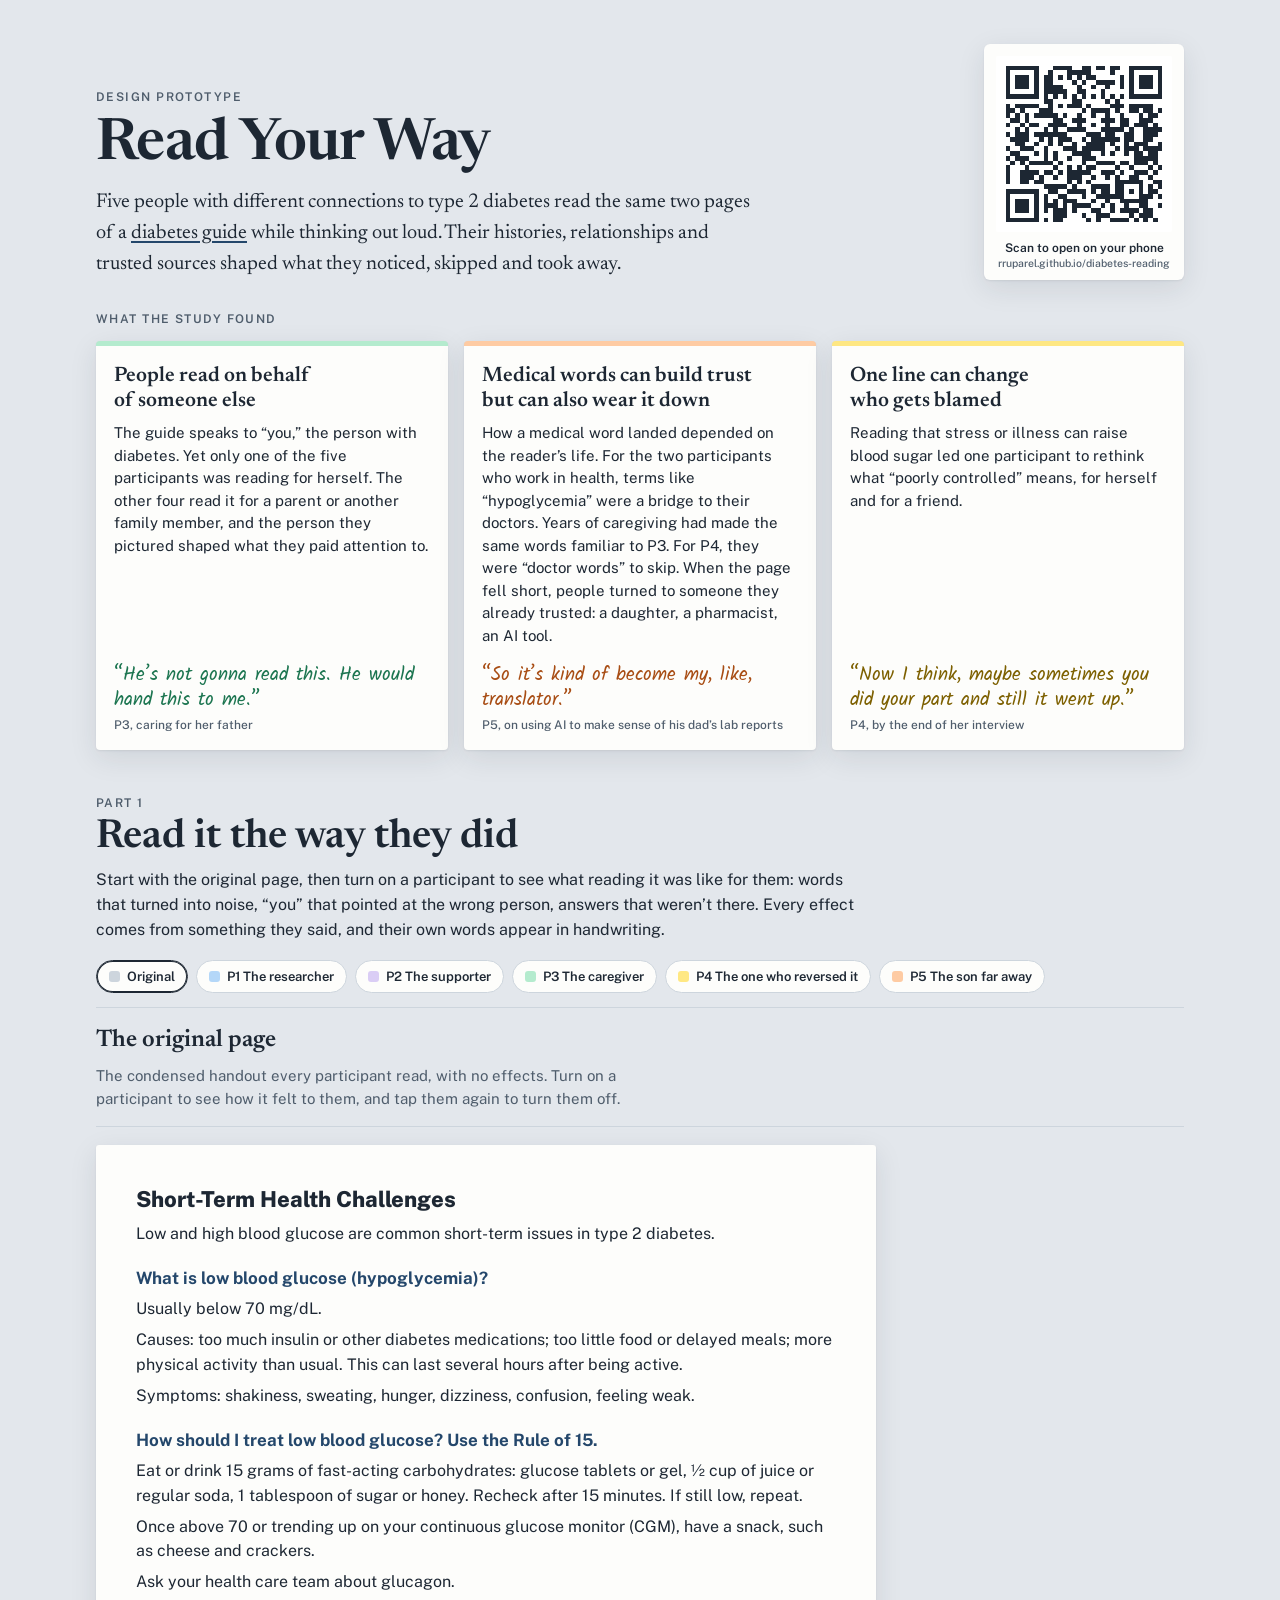
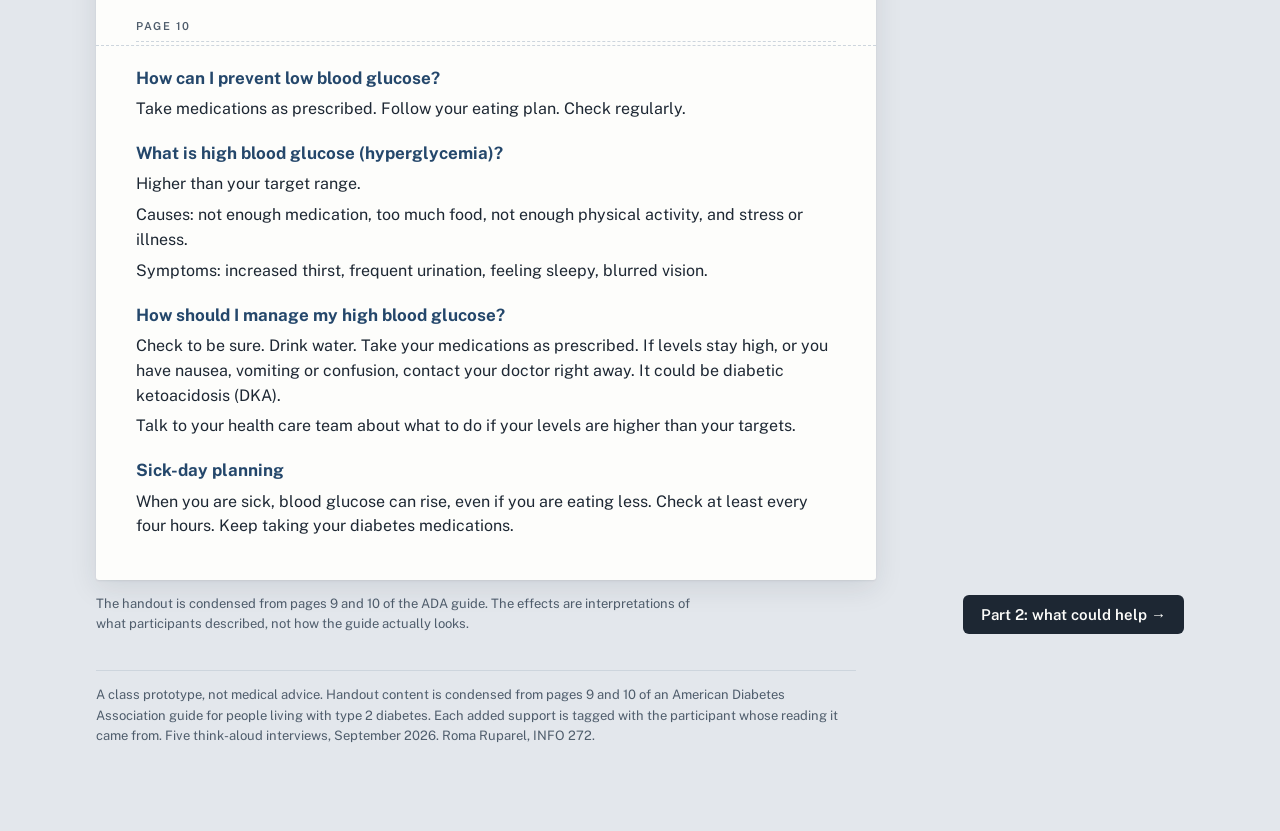
==== diabetes-reading/index.html @ bc6a2058 "Second takeaway: tie medical word perception to lived experience Co-Authored-By: Claude Opus 5.5 <no" ====
<!doctype html>
<html lang="en">
<head>
<meta charset="utf-8">
<meta name="viewport" content="width=device-width, initial-scale=1, viewport-fit=cover">
<meta name="robots" content="noindex, nofollow">
<style>:root{padding-top:env(safe-area-inset-top,0px);padding-bottom:env(safe-area-inset-bottom,0px)}body{margin:0;font:14px/1.4 system-ui,-apple-system,"Segoe UI",sans-serif}img{max-width:100%}[hidden]{display:none!important}</style>
<title>Read Your Way</title>
<meta name="claude:viewport-fit-sides" content="cover">
<link rel="preconnect" href="https://fonts.googleapis.com">
<link rel="preconnect" href="https://fonts.gstatic.com" crossorigin>
<link rel="stylesheet" href="https://fonts.googleapis.com/css2?family=Newsreader:ital,opsz,wght@0,6..72,400;0,6..72,600;1,6..72,400&family=Public+Sans:wght@400;500;600;700;800&family=Kalam:wght@400;700&display=swap">
<style>
/* Layout: a reading app. A short matching quiz up top, then a supports rail beside one tuned handout sheet. Shares its look with Read Five Ways. */
:root {
  --desk: #e3e7ec; --paper: #fdfdfb; --ink: #1d2733; --ink-soft: #4f5d6c; --rule: #cdd5dd; --accent: #24476b; --wash: #eef2f6;
  --shadow: 0 1px 2px rgba(29,39,51,.08), 0 8px 28px rgba(29,39,51,.10);
  --warn: #8a3b12; --warn-bg: #fbeee5;
  --mark: rgba(255,222,80,.70);
  --p1-hi: rgba(120,184,245,.55); --p1-ink: #1d5fa8;
  --p2-hi: rgba(190,166,240,.55); --p2-ink: #5b3fa0;
  --p3-hi: rgba(120,220,170,.55); --p3-ink: #1c7550;
  --p4-hi: rgba(255,222,80,.70);  --p4-ink: #7d6000;
  --p5-hi: rgba(255,170,105,.60); --p5-ink: #a84d14;
  --f-display: "Newsreader", Georgia, "Times New Roman", serif;
  --f-ui: "Public Sans", "Helvetica Neue", Arial, sans-serif;
  --f-hand: "Kalam", "Comic Sans MS", "Bradley Hand", cursive;
  --scale: 1;
}
@media (prefers-color-scheme: dark) { :root:not([data-theme="light"]) {
  --desk: #14181d; --paper: #1e242b; --ink: #e4e9ee; --ink-soft: #9aa7b4; --rule: #36404b; --accent: #9cc3ea; --wash: #262d35;
  --shadow: 0 1px 2px rgba(0,0,0,.4), 0 8px 28px rgba(0,0,0,.35);
  --warn: #ffb28a; --warn-bg: #3a2519;
  --mark: rgba(240,205,60,.22);
  --p1-hi: rgba(90,160,235,.38); --p1-ink: #8fc2f7; --p2-hi: rgba(160,130,230,.40); --p2-ink: #c3b0f5;
  --p3-hi: rgba(80,200,145,.36); --p3-ink: #86e0b5; --p4-hi: rgba(240,205,60,.40); --p4-ink: #f2d66a;
  --p5-hi: rgba(245,150,80,.40); --p5-ink: #ffb784; color-scheme: dark; } }
:root[data-theme="dark"] {
  --desk: #14181d; --paper: #1e242b; --ink: #e4e9ee; --ink-soft: #9aa7b4; --rule: #36404b; --accent: #9cc3ea; --wash: #262d35;
  --shadow: 0 1px 2px rgba(0,0,0,.4), 0 8px 28px rgba(0,0,0,.35);
  --warn: #ffb28a; --warn-bg: #3a2519;
  --mark: rgba(240,205,60,.22);
  --p1-hi: rgba(90,160,235,.38); --p1-ink: #8fc2f7; --p2-hi: rgba(160,130,230,.40); --p2-ink: #c3b0f5;
  --p3-hi: rgba(80,200,145,.36); --p3-ink: #86e0b5; --p4-hi: rgba(240,205,60,.40); --p4-ink: #f2d66a;
  --p5-hi: rgba(245,150,80,.40); --p5-ink: #ffb784; color-scheme: dark; }

* { box-sizing: border-box; }
body { background: var(--desk); color: var(--ink); font-family: var(--f-ui); font-size: 16px; line-height: 1.55; }
.wrap { max-width: 1120px; margin: 0 auto; padding-block: 44px 72px; padding-left: max(16px, env(safe-area-inset-left, 0px)); padding-right: max(16px, env(safe-area-inset-right, 0px)); }
button { font-family: inherit; }
:focus-visible { outline: 3px solid var(--accent); outline-offset: 2px; }

.eyebrow { font-size: 12px; letter-spacing: .12em; text-transform: uppercase; color: var(--ink-soft); font-weight: 600; }
h1 { font-family: var(--f-display); font-weight: 600; font-size: clamp(38px, 5.6vw, 58px); line-height: 1.04; margin: 8px 0 12px; letter-spacing: -.01em; text-wrap: balance; }
.lede { font-family: var(--f-display); font-size: clamp(18px, 2.1vw, 20px); max-width: 660px; margin: 0; }

/* Quiz */
.quiz { margin-top: 28px; background: var(--paper); box-shadow: var(--shadow); border-radius: 4px; padding: 26px clamp(18px, 4vw, 36px) 24px; }
.qhead { display: flex; justify-content: space-between; align-items: baseline; gap: 12px; flex-wrap: wrap; }
.qcount { font-size: 13px; color: var(--ink-soft); font-variant-numeric: tabular-nums; }
.progress { display: flex; gap: 6px; margin: 10px 0 18px; }
.progress i { flex: 1; height: 4px; border-radius: 2px; background: var(--rule); }
.progress i.done { background: var(--ink); }
.q h2 { font-family: var(--f-display); font-weight: 600; font-size: clamp(22px, 2.8vw, 28px); margin: 0 0 14px; line-height: 1.2; text-wrap: balance; }
.opts { display: grid; grid-template-columns: repeat(auto-fit, minmax(220px, 1fr)); gap: 10px; }
.opt { text-align: left; border: 1.5px solid var(--rule); background: var(--paper); color: var(--ink); border-radius: 6px; padding: 12px 14px; cursor: pointer; font-size: 15px; font-weight: 500; line-height: 1.35; transition: border-color .15s, background .15s; }
.opt:hover { border-color: var(--ink-soft); }
.opt[aria-pressed="true"] { border-color: var(--ink); background: var(--wash); box-shadow: inset 0 0 0 1px var(--ink); }
.qnav { display: flex; justify-content: space-between; gap: 10px; flex-wrap: wrap; margin-top: 18px; align-items: center; }
.btn { font: 600 15px/1 var(--f-ui); background: var(--ink); color: var(--paper); border: 0; padding: 12px 18px; border-radius: 6px; cursor: pointer; }
.btn:disabled { opacity: .35; cursor: default; }
.btn.ghost { background: transparent; color: var(--ink); border: 1.5px solid var(--rule); }
.link { background: none; border: 0; color: var(--ink-soft); font-size: 14px; text-decoration: underline; text-underline-offset: 3px; cursor: pointer; padding: 6px 0; }
.sel { font: 500 15px var(--f-ui); padding: 10px 12px; border-radius: 6px; border: 1.5px solid var(--rule); background: var(--paper); color: var(--ink); }
.pickrow { display: flex; flex-wrap: wrap; gap: 8px; margin-top: 10px; }
.chip { font: 600 13px/1 var(--f-ui); border: 1.5px solid var(--rule); background: var(--paper); color: var(--ink); padding: 9px 12px; border-radius: 999px; cursor: pointer; display: inline-flex; gap: 7px; align-items: center; }
.chip .dot { width: 11px; height: 11px; border-radius: 3px; }

/* Match result */
.match { display: grid; grid-template-columns: minmax(0, 1.3fr) minmax(0, 1fr); gap: 18px 32px; align-items: start; }
.match .you { font-size: 13px; color: var(--ink-soft); font-weight: 600; letter-spacing: .06em; text-transform: uppercase; }
.match h2 { font-family: var(--f-display); font-size: clamp(26px, 3.4vw, 34px); font-weight: 600; margin: 4px 0 6px; line-height: 1.12; }
.match .why { color: var(--ink-soft); margin: 0 0 12px; font-size: 15px; }
.match .hand { font-family: var(--f-hand); font-size: 21px; line-height: 1.3; color: var(--r-ink); margin: 0; }
.match .hand small { display: block; font: 500 12px var(--f-ui); color: var(--ink-soft); margin-top: 4px; }
.others { margin-top: 6px; font-size: 13px; color: var(--ink-soft); }

/* Reader layout */
.reader { margin-top: 28px; display: grid; grid-template-columns: 260px minmax(0, 1fr); gap: 28px; align-items: start; }
.rail { position: sticky; top: calc(env(safe-area-inset-top, 0px) + 16px); display: flex; flex-direction: column; gap: 10px; }
.rail h3 { margin: 0; font-size: 12px; letter-spacing: .12em; text-transform: uppercase; color: var(--ink-soft); }
.rail p.hint { margin: 0 0 4px; font-size: 13px; color: var(--ink-soft); }
.sup { display: grid; grid-template-columns: auto minmax(0, 1fr); gap: 2px 10px; align-items: start; text-align: left; border: 1.5px solid var(--rule); background: var(--paper); border-radius: 6px; padding: 9px 11px; cursor: pointer; color: var(--ink); }
.sup .sw { grid-row: span 2; width: 30px; height: 18px; border-radius: 999px; background: var(--rule); position: relative; margin-top: 2px; transition: background .15s; }
.sup .sw::after { content: ""; position: absolute; top: 2px; left: 2px; width: 14px; height: 14px; border-radius: 50%; background: var(--paper); transition: transform .15s; }
.sup[aria-pressed="true"] .sw { background: var(--ink); }
.sup[aria-pressed="true"] .sw::after { transform: translateX(12px); }
.sup b { font-size: 14px; font-weight: 600; }
.sup span.from { font-size: 12px; color: var(--ink-soft); }
.railfoot { font-size: 12px; color: var(--ink-soft); }

.sheet { background: var(--paper); box-shadow: var(--shadow); border-radius: 3px; padding: 40px clamp(18px, 5vw, 56px) 44px; font-size: calc(16px * var(--scale)); min-width: 0; }
.sheet h2 { font-weight: 800; font-size: 1.4em; margin: 0 0 4px; letter-spacing: -.01em; }
.sheet h3 { font-weight: 700; font-size: 1.08em; color: var(--accent); margin: 1.6em 0 .4em; }
.sheet p, .sheet li { margin: .35em 0; }
.sheet ul { padding-left: 1.2em; margin: .3em 0; }
.sheet .sub { color: var(--ink-soft); margin: 0 0 .6em; }
.orig { display: grid; grid-template-columns: minmax(0, 1fr) auto; gap: 10px 20px; align-items: center; background: var(--wash); border: 1.5px solid var(--rule); border-radius: 6px; padding: 16px 18px; margin: 0 0 22px; font-size: 15px; }
.orig p { margin: 4px 0 0; }
.orig .eyebrow { display: block; }
.orig .btn { text-decoration: none; display: inline-block; white-space: nowrap; }
.orig-note { grid-column: 1 / -1; font-size: 13px; color: var(--ink-soft); margin: 0 !important; }
.adapted { font-size: 12px; color: var(--ink-soft); margin: 0 0 10px !important; letter-spacing: .02em; }
.adapted a { color: var(--accent); }
@media (max-width: 560px) { .orig { grid-template-columns: 1fr; } .orig .btn { text-align: center; } }
.markable { cursor: pointer; border-radius: 4px; margin-left: -6px !important; padding-left: 6px; transition: background .15s, color .15s; }
.markable:hover { background: var(--wash); }
.markable.marked { color: var(--ink-soft); text-decoration: line-through; text-decoration-color: var(--p4-ink); text-decoration-thickness: 1.5px; }
.mkb { all: unset; display: block; width: 100%; box-sizing: border-box; cursor: pointer; font: inherit; color: inherit; text-decoration: inherit; -webkit-tap-highlight-color: transparent; }
.mkb:focus-visible { outline: 3px solid var(--accent); outline-offset: 2px; border-radius: 2px; }
.markable.marked .mkb::after { content: "skipped"; display: inline-block; margin-left: 8px; font: 400 .95em var(--f-hand); color: var(--p4-ink); text-decoration: none; transform: rotate(-2deg); }
li.markable { list-style-position: outside; }
.markbar { position: sticky; bottom: calc(env(safe-area-inset-bottom, 0px) + 12px); margin: 28px -8px -16px; display: flex; flex-wrap: wrap; justify-content: space-between; align-items: center; gap: 10px 16px; background: var(--ink); color: var(--paper); border-radius: 10px; padding: 12px 14px 12px 18px; box-shadow: var(--shadow); font-size: 15px; font-weight: 600; z-index: 5; }
.markbar .btn { background: var(--paper); color: var(--ink); }
.markbar .link { color: var(--paper); opacity: .85; }
.mb-btns { display: flex; gap: 14px; align-items: center; }
@media (max-width: 560px) { .markbar .long { display: none; } .markbar { padding: 8px 8px 8px 14px; margin-inline: -4px; flex-wrap: nowrap; } .markbar .btn { padding: 10px 14px; } #markcount, .markbar .btn { white-space: nowrap; } }
.sheet.marking .w { cursor: pointer; border-radius: 3px; transition: background .12s; }
.sheet.marking .w:hover { background: var(--wash); box-shadow: 0 0 0 2px var(--wash); }
.w.marked { color: var(--ink-soft); text-decoration: line-through; text-decoration-color: var(--p4-ink); text-decoration-thickness: 2px; background: color-mix(in srgb, var(--p4-hi) 35%, transparent); border-radius: 2px; }
.sheet.marking { -webkit-user-select: text; user-select: text; }
.mkline:focus { position: static; width: auto; height: auto; margin: 4px 0 0; clip: auto; white-space: normal; display: inline-block; font: 600 12px var(--f-ui); background: var(--ink); color: var(--paper); border: 0; border-radius: 4px; padding: 4px 8px; }
.fixlist { display: flex; flex-direction: column; gap: 14px; }
.fx-h { font-weight: 800; font-size: 1.3em; margin: 0; }
.fx-sub { margin: 0 0 4px !important; color: var(--ink-soft); }
.fixcard { display: grid; grid-template-columns: minmax(0, 1fr) minmax(0, 1fr); gap: 0; border: 1.5px solid var(--rule); border-radius: 8px; overflow: hidden; }
.fixcard .fc-col { padding: 14px 16px; min-width: 0; }
.fixcard .fc-col + .fc-col { border-left: 1.5px solid var(--rule); background: var(--wash); }
.fixcard.none .fc-col + .fc-col { background: var(--paper); }
.fc-lbl { display: block; font: 700 11px/1.3 var(--f-ui); letter-spacing: .1em; text-transform: uppercase; color: var(--ink-soft); margin-bottom: 6px; }
.fc-orig { margin: 0 !important; }
.fc-orig .w.marked { color: var(--ink-soft); }
.fc-fixed .fx-line { margin: 0 0 6px !important; }
.fc-fixed .add { margin: 8px 0 0; background: var(--paper); }
.fc-fixed .flow { margin: 4px 0 0; }
.fc-none { margin: 0 0 10px !important; color: var(--ink-soft); font-size: .95em; }
.fc-on { font-size: 14px; padding: 9px 14px; }
.fc-fixed .term, .fc-fixed .chg, .fc-fixed mark.hi { background: var(--mark); color: var(--ink); border-radius: 2px; box-shadow: 0 0 0 2px var(--mark); }
.fc-q { font-family: var(--f-hand); font-size: 1.1em; color: var(--p4-ink); margin: 0 !important; }
.fc-q small { display: block; font: 500 12px var(--f-ui); color: var(--ink-soft); margin-top: 2px; }
.fc-from { display: block; margin-top: 6px; font-size: 12px; color: var(--ink-soft); }
@media (max-width: 640px) { .fixcard { grid-template-columns: 1fr; } .fixcard .fc-col + .fc-col { border-left: 0; border-top: 1.5px solid var(--rule); } }
.dsum { flex-basis: 100%; margin: 0 !important; font-size: 14px; color: var(--ink); font-weight: 600; }
.dsum:empty { display: none; }
.delta { margin: .3em 0 .8em; padding: 8px 12px; border: 1.5px dashed var(--accent); border-radius: 6px; font-size: .9em; line-height: 1.45; background: var(--paper); }
.delta.none { border-color: var(--rule); color: var(--ink-soft); }
.delta .dlbl { display: inline-block; min-width: 82px; font: 700 11px/1.4 var(--f-ui); letter-spacing: .08em; text-transform: uppercase; color: var(--ink-soft); }
.markable.static { cursor: default; margin-left: 0 !important; padding-left: 0; }
.markable.static:hover { background: none; }
.markable.static::after { content: "skipped"; display: inline-block; margin-left: 8px; font: 400 .95em var(--f-hand); color: var(--p4-ink); text-decoration: none; transform: rotate(-2deg); }
.mirror { font-family: var(--f-hand); font-size: 19px; line-height: 1.3; color: var(--r-ink); margin: 0 0 12px; }
.cmpbar { display: flex; flex-wrap: wrap; gap: 10px 18px; align-items: center; margin: -8px 0 22px; padding-bottom: 14px; border-bottom: 1px solid var(--rule); }
.seg { display: inline-flex; border: 1.5px solid var(--ink); border-radius: 999px; overflow: hidden; }
.seg button { font: 600 14px/1 var(--f-ui); background: var(--paper); color: var(--ink); border: 0; padding: 9px 16px; cursor: pointer; }
.seg button[aria-pressed="true"] { background: var(--ink); color: var(--paper); }
.hltog { display: inline-flex; gap: 8px; align-items: center; font-size: 14px; font-weight: 600; cursor: pointer; }
.hltog input { width: 18px; height: 18px; accent-color: var(--ink); }
.sheet.hl .add, .sheet.hl .flow, .sheet.hl details.why, .sheet.hl .cap { outline: 2.5px dashed var(--ci, var(--accent)); outline-offset: 4px; border-radius: 4px; }
.sheet.hl .flow { --ci: var(--p5-ink); }
.sheet { position: relative; }
.sheet.annotated { padding-right: 270px; }
.annot { position: absolute; right: 18px; width: 232px; font-size: 13px; line-height: 1.4; background: var(--paper); border: 1.5px solid var(--rule); border-left: 4px solid var(--ah); border-radius: 6px; padding: 8px 10px; display: flex; flex-direction: column; gap: 4px; z-index: 2; }
.annot.inline { position: static; width: auto; margin: 4px 0 10px; }
.annot .a-what { font-weight: 600; color: var(--ink); }
.annot .a-why { color: var(--ink-soft); }
.annot .a-why b { color: var(--ink); font-weight: 700; }
.annot .a-tag { font: 700 11px/1.3 var(--f-ui); letter-spacing: .06em; text-transform: uppercase; color: var(--ai); }
.sheet.hl .term, .sheet.hl .chg, .sheet.hl mark.hi { background: var(--mark); color: var(--ink); border-radius: 2px; box-shadow: 0 0 0 2px var(--mark); }
.sheet.hl h3 .term { color: var(--ink); }
.sr-only { position: absolute; width: 1px; height: 1px; padding: 0; margin: -1px; overflow: hidden; clip: rect(0 0 0 0); white-space: nowrap; border: 0; }
.skip { position: absolute; left: 16px; top: -60px; z-index: 10; background: var(--ink); color: var(--paper); padding: 10px 14px; border-radius: 6px; font-weight: 600; text-decoration: none; }
.skip:focus { top: calc(env(safe-area-inset-top, 0px) + 12px); }
:focus-visible { outline: 3px solid var(--accent); outline-offset: 2px; }
.pg { font-size: 11px; letter-spacing: .14em; text-transform: uppercase; color: var(--ink-soft); font-weight: 600; border-bottom: 1px dashed var(--rule); padding: 22px 0 6px; margin-bottom: 4px; }

.term { border: 0; background: none; color: inherit; font: inherit; padding: 0; cursor: help; border-bottom: 1.5px dotted var(--ink-soft); }
.term .med { font: 600 .72em var(--f-ui); color: var(--ink-soft); margin-left: 4px; letter-spacing: .02em; }
.term[aria-expanded="false"] .med { display: none; }

.add { position: relative; margin: .7em 0; padding: 10px 14px 10px 16px; border-radius: 4px; background: var(--wash); border-left: 4px solid var(--c, var(--accent)); font-size: .95em; }
.tag { display: inline-flex; gap: 6px; align-items: center; font: 600 12px/1.2 var(--f-ui); letter-spacing: .06em; color: var(--ci, var(--ink-soft)); margin-bottom: 4px; text-transform: uppercase; background: none; border: 0; padding: 3px 0; cursor: pointer; text-align: left; }
button.tag:hover { text-decoration: underline; text-underline-offset: 3px; }
.tag .car { display: inline-block; font-size: 0; }
.tag .car::before { content: "\25B8"; font-size: 11px; }
.tag[aria-expanded="true"] .car::before { content: "\25BE"; }
button, .opt, .chip, .sup, .term { -webkit-tap-highlight-color: transparent; touch-action: manipulation; }
.tag.static { cursor: default; }
.srcq { font-family: var(--f-hand); font-size: 1.12em; line-height: 1.3; color: var(--ci); margin: 2px 0 8px !important; }
.srcq small { display: block; font: 500 12px var(--f-ui); color: var(--ink-soft); margin-top: 2px; }
.cap { margin: -2px 0 6px; }
details.why .tag { display: flex; margin-top: 6px; }
.premise { margin-top: 22px; display: grid; grid-template-columns: repeat(3, minmax(0, 1fr)); gap: 14px; max-width: 900px; }
.premise div { border-top: 2px solid var(--ink); padding-top: 8px; font-size: 15px; line-height: 1.4; }
.premise b { display: block; font-size: 11px; letter-spacing: .12em; text-transform: uppercase; color: var(--ink-soft); margin-bottom: 4px; }
.intro { display: grid; grid-template-columns: minmax(0, 1fr) auto; gap: 24px 40px; align-items: end; }
.intro-text { min-width: 0; }
.srcl { color: inherit; text-decoration: underline; text-decoration-color: var(--accent); text-decoration-thickness: 1.5px; text-underline-offset: 3px; }
.srcl:hover { color: var(--accent); }
.qr { margin: 0; background: var(--paper); box-shadow: var(--shadow); border-radius: 6px; padding: 12px 12px 10px; width: 200px; text-align: center; }
.qr svg { display: block; width: 100%; height: auto; border-radius: 2px; }
.qr figcaption { font-size: 12px; font-weight: 600; color: var(--ink); margin-top: 8px; line-height: 1.35; }
.qr figcaption span { display: block; font-weight: 500; color: var(--ink-soft); font-size: 10.5px; white-space: nowrap; }
.findings { margin-top: 30px; }
.findings > h2 { margin: 0 0 12px; }
.find-grid { display: grid; grid-template-columns: repeat(3, minmax(0, 1fr)); gap: 16px; }
.find { background: var(--paper); box-shadow: var(--shadow); border-radius: 4px; border-top: 5px solid var(--c); padding: 18px 18px 16px; display: flex; flex-direction: column; gap: 8px; min-width: 0; }
.find h3 { font-family: var(--f-display); font-weight: 600; font-size: 21px; line-height: 1.2; margin: 0; text-wrap: balance; }
.find p { margin: 0; font-size: 15px; line-height: 1.5; }
.find blockquote { margin: auto 0 0; padding-top: 8px; font-family: var(--f-hand); font-size: 19px; line-height: 1.3; color: var(--ci); }
.find cite { display: block; font: 500 12px/1.4 var(--f-ui); font-style: normal; color: var(--ink-soft); margin-top: 4px; }
.try { margin-top: 34px; max-width: 720px; }
.try h2 { font-family: var(--f-display); font-weight: 600; font-size: clamp(24px, 3vw, 30px); margin: 0 0 6px; line-height: 1.15; }
.try p { margin: 0; font-size: 16px; }
.closing { margin-top: 40px; display: grid; grid-template-columns: minmax(0, 1fr) minmax(0, 1fr); gap: 20px 36px; align-items: start; }
.closing h2 { font-family: var(--f-display); font-weight: 600; font-size: clamp(26px, 3.4vw, 36px); line-height: 1.12; margin: 0; text-wrap: balance; }
.closing p { margin: 0 0 10px; }
.closing .hand { font-family: var(--f-hand); font-size: 22px; line-height: 1.3; color: var(--p4-ink); }
.closing a { color: var(--accent); }
.add.warn { background: var(--warn-bg); }
.add p { margin: .2em 0; }
mark.hi { background: linear-gradient(transparent 12%, var(--c) 12%, var(--c) 90%, transparent 90%); color: inherit; padding: 0 2px; }

details.why { margin: .5em 0; }
details.why summary { cursor: pointer; font-weight: 600; font-size: .92em; color: var(--ci); }
details.why p { margin: .4em 0 .2em; font-size: .95em; }

.flow { display: flex; flex-wrap: wrap; align-items: stretch; gap: 8px; margin: .6em 0; }
.flow .box { flex: 1 1 130px; background: var(--paper); border: 1.5px solid var(--ink); border-radius: 6px; padding: 9px 11px; font-size: .92em; line-height: 1.35; min-width: 0; }
.flow .box b { display: block; font-size: .78em; letter-spacing: .08em; text-transform: uppercase; color: var(--ink-soft); }
.flow .box.alert { border-color: var(--warn); }
.flow .arr { align-self: center; color: var(--ink-soft); font-weight: 700; }

.tablewrap { overflow-x: auto; margin: .6em 0; }
table.cmp { border-collapse: collapse; width: 100%; min-width: 440px; font-size: .92em; }
table.cmp th, table.cmp td { text-align: left; padding: 8px 10px; border-bottom: 1px solid var(--rule); vertical-align: top; }
table.cmp th { font-size: .8em; letter-spacing: .06em; text-transform: uppercase; color: var(--ink-soft); }
table.cmp td:first-child { font-weight: 600; width: 22%; }

.team { display: grid; gap: 8px; margin-top: 6px; }
.team label { display: grid; grid-template-columns: minmax(0, 1fr) minmax(0, 1fr); gap: 10px; align-items: center; font-size: .92em; }
.team input { font: inherit; font-size: .95em; padding: 8px 10px; border-radius: 5px; border: 1.5px solid var(--rule); background: var(--paper); color: var(--ink); min-width: 0; }
.checks { list-style: none; padding: 0 !important; }
.checks label { display: flex; gap: 10px; align-items: flex-start; cursor: pointer; }
.checks input { margin-top: .3em; width: 18px; height: 18px; accent-color: var(--ink); flex: none; }
.copyrow { display: flex; gap: 10px; align-items: center; margin-top: 8px; flex-wrap: wrap; }
.copied { font-size: 13px; color: var(--ink-soft); }

.foot { margin-top: 36px; font-size: 13px; color: var(--ink-soft); max-width: 760px; border-top: 1px solid var(--rule); padding-top: 14px; }

@media (max-width: 860px) {
  .reader { grid-template-columns: minmax(0, 1fr); }
  .rail { position: static; display: grid; grid-template-columns: repeat(auto-fill, minmax(200px, 1fr)); }
  .rail h3, .rail p.hint, .railfoot { grid-column: 1 / -1; }
  .match { grid-template-columns: 1fr; }
  .find-grid, .closing { grid-template-columns: 1fr; }
  .intro { grid-template-columns: 1fr; }
  .qr { display: none; }
  .team label { grid-template-columns: 1fr; gap: 4px; }
}
@media (max-width: 560px) {
  .flow { flex-direction: column; }
  .flow .box { flex: 0 0 auto; }
  .flow .arr { transform: rotate(90deg); line-height: 1; }
  .opts { grid-template-columns: 1fr; }
}
@media (prefers-reduced-motion: reduce) { *, *::before, *::after { transition: none !important; } }
/* ---------- Part 1: read it the way they did ---------- */
.part-head { margin-top: 44px; max-width: 760px; }
.part-head .eyebrow { display: block; }
.part-head h2 { font-family: var(--f-display); font-weight: 600; font-size: clamp(28px, 3.8vw, 40px); margin: 4px 0 8px; line-height: 1.1; text-wrap: balance; }
.part-head p { margin: 0; font-size: 16px; }
.xpick { display: flex; flex-wrap: wrap; gap: 8px; margin: 18px 0 14px; }
.xpick .chip .dot { background: var(--rule); }
.xpick .chip[aria-pressed="true"] { border-color: var(--ink); box-shadow: inset 0 0 0 1px var(--ink); }
.xcard { display: grid; grid-template-columns: minmax(0, 1.2fr) minmax(0, 1fr); gap: 10px 28px; padding: 14px 0 16px; border-top: 1px solid var(--rule); border-bottom: 1px solid var(--rule); margin-bottom: 18px; }
.xcard h3 { font-family: var(--f-display); font-size: 24px; font-weight: 600; margin: 0 0 4px; }
.xcard p { margin: 0; font-size: 15px; color: var(--ink-soft); }
.xcard .lbl { font-size: 11px; letter-spacing: .12em; text-transform: uppercase; font-weight: 700; color: var(--ink-soft); margin-top: 8px; }
.xcard .val { color: var(--ink); }
.xcard .hand { font-family: var(--f-hand); font-size: 21px; line-height: 1.3; color: var(--x-ink); }
.xsheet { position: relative; display: grid; grid-template-columns: minmax(0, 1fr) 280px; column-gap: 28px; padding-block: 34px 38px; font-size: 16px; }
.xsheet::before { content: ""; position: absolute; inset: 0 auto 0 0; width: calc(100% - 308px); background: var(--paper); box-shadow: var(--shadow); border-radius: 3px; z-index: 0; transition: filter 1.6s ease, transform 1.6s ease; }
.xln, .xnote { position: relative; z-index: 1; }
.xln { grid-column: 1; align-self: start; padding: 3px 40px; transition: filter 1.6s ease, opacity .4s ease, font-size .6s ease; }
.xnote { grid-column: 2; padding: 3px 0; }
.xnote p { font-family: var(--f-hand); color: var(--x-ink); font-size: 18px; line-height: 1.28; margin: 0 0 8px; }
.xshift { grid-column: 1; position: relative; z-index: 1; margin: 6px 40px 10px; padding: 12px 14px; border-left: 4px solid var(--x-ink); background: color-mix(in srgb, var(--x-hi) 35%, var(--paper)); border-radius: 0 6px 6px 0; }
.xshift > .lab { display: block; font: 700 11px/1.3 var(--f-ui); letter-spacing: .1em; text-transform: uppercase; color: var(--x-ink); margin-bottom: 6px; }
.xs-row { display: grid; grid-template-columns: 1fr 1fr; gap: 14px; }
.xs-row .lab { display: block; font: 700 11px/1.3 var(--f-ui); letter-spacing: .08em; text-transform: uppercase; color: var(--ink-soft); }
.xs-row p { font-family: var(--f-hand); font-size: 18px; line-height: 1.3; color: var(--x-ink); margin: 2px 0 0; }
.xs-row p.q::before { content: "\201C"; } .xs-row p.q::after { content: "\201D"; }
@media (max-width: 860px) { .xshift { margin-inline: 20px; } .xs-row { grid-template-columns: 1fr; } }
.xsheet.floatnotes .xnote { position: absolute; right: 0; width: 280px; grid-column: auto; }
.xsheet.floatnotes .xnote:empty { display: none; }
.xnote p.q::before { content: "\201C"; } .xnote p.q::after { content: "\201D"; }
.xnote .lab { display: block; font: 700 11px/1.3 var(--f-ui); letter-spacing: .1em; text-transform: uppercase; color: var(--ink-soft); margin: 6px 0 2px; }
.xnote .shift { border-left: 3px solid var(--x-hi); padding-left: 10px; margin-top: 4px; }
.xln.h { font-weight: 700; font-size: 17px; margin-top: 12px; color: var(--accent); }
.xln.h1 { font-weight: 800; font-size: 22px; color: var(--ink); margin-top: 0; }
.xln.pg { font-size: 11px; letter-spacing: .14em; text-transform: uppercase; color: var(--ink-soft); padding-top: 20px; font-weight: 600; }
.xln.pg::after { content: ""; display: block; border-bottom: 1px dashed var(--rule); margin-top: 6px; }
.xln.out { opacity: .35; }
.xln.skim { opacity: .55; }
.xln.tiny { font-size: 11.5px; line-height: 1.4; letter-spacing: -.01em; margin-bottom: 8px; }
.xln.tiny::before { content: "Small print, the way P4 described it"; display: block; margin-bottom: 3px; font: 700 11px/1.3 var(--f-ui); letter-spacing: .08em; text-transform: uppercase; color: var(--x-ink); }
.xln.tiny > .t { display: block; border-left: 3px dashed var(--x-ink); padding-left: 8px; }
.xln.glaze { filter: blur(2.2px); opacity: .7; }
.xln.hl > .t { background: linear-gradient(transparent 12%, var(--x-hi) 12%, var(--x-hi) 90%, transparent 90%); -webkit-box-decoration-break: clone; box-decoration-break: clone; }
.fx { display: inline; border-radius: 2px; }
.fx-scramble { font-variant-ligatures: none; text-decoration: underline wavy var(--x-ink); text-decoration-thickness: 1.5px; text-underline-offset: 3px; }
.fx-glyph { font-weight: 700; letter-spacing: .04em; color: var(--x-ink); }
.fx-cycle { display: inline-block; min-width: 2.2em; text-align: center; font-weight: 700; color: var(--x-ink); border-bottom: 2px dashed var(--x-ink); }
.fx-team { font-weight: 700; color: var(--x-ink); border-bottom: 2px dashed var(--x-ink); }
.fx-pulse { animation: xpulse 1.6s ease-in-out infinite; padding: 0 2px; }
@keyframes xpulse { 0%, 100% { background: transparent; } 50% { background: var(--x-hi); } }
.fx-conflict { text-decoration: line-through; text-decoration-color: var(--warn); text-decoration-thickness: 2px; }
.fx-conflict + .aside, .fx-tag { display: inline-block; margin-left: 4px; font: 400 15px/1 var(--f-hand); color: var(--x-ink); transform: rotate(-2deg); }
.fx-mark { background: var(--x-hi); padding: 0 2px; }
.fx-fade { opacity: .35; }
.fx-blank { filter: blur(3px); }
.fx-academic { text-decoration: underline dotted var(--x-ink); text-decoration-thickness: 2px; text-underline-offset: 3px; }
.kgap { grid-column: 1; position: relative; z-index: 1; margin: 6px 40px; padding: 10px 12px; border: 2px dashed var(--x-ink); border-radius: 6px; color: var(--ink-soft); font-size: 14px; }
.kgap b { color: var(--x-ink); }
.xsheet.photo::before { filter: blur(0); }
.xsheet.photo.dim::before { transform: rotate(-.6deg); }
.xsheet.photo.dim .xln { filter: blur(5px); }
.photocap { grid-column: 1 / -1; position: relative; z-index: 1; margin: 0 40px 10px; font-size: 13px; color: var(--ink-soft); }
.photocap span { font-family: var(--f-hand); font-size: 17px; color: var(--x-ink); }
.xfoot { display: flex; flex-wrap: wrap; gap: 10px 18px; align-items: center; justify-content: space-between; margin-top: 14px; }
.xfoot p { margin: 0; font-size: 13px; color: var(--ink-soft); max-width: 620px; }
.xfoot .btn { text-decoration: none; }
.xnote.linkable { cursor: pointer; border-radius: 6px; transition: background .15s; }
@media (min-width: 861px) { .xnote.linkable { padding: 4px 8px; margin-left: -8px; } }
.xnote.linkable:hover, .xnote.linked { background: color-mix(in srgb, var(--x-hi) 30%, transparent); }
.xnote.linkable:focus-visible { outline: 3px solid var(--accent); outline-offset: 2px; }
.xln.linked { outline: 2.5px solid var(--x-ink); outline-offset: 3px; border-radius: 4px; filter: none !important; opacity: 1 !important; }
.xln.linked > .t { background: var(--x-hi); box-shadow: 0 0 0 3px var(--x-hi); -webkit-box-decoration-break: clone; box-decoration-break: clone; }
.kgap.linked { background: color-mix(in srgb, var(--x-hi) 40%, transparent); }
.part3-head { margin-top: 64px; }
@media (max-width: 860px) {
  .xsheet { grid-template-columns: minmax(0, 1fr); }
  .xsheet::before { width: 100%; }
  .xln { padding: 3px 20px; }
  .xnote { grid-column: 1; padding: 0 20px 4px 34px; }
  .xnote:empty { display: none; }
  .kgap, .photocap { margin-inline: 20px; }
  .xcard { grid-template-columns: 1fr; }
}
@media (prefers-reduced-motion: reduce) { .fx-pulse { animation: none; background: var(--x-hi); } .xsheet.photo.dim .xln { filter: none; } }
</style>

</head>
<body>
<a class="skip" href="#experience">Skip to Part 1</a>
<main class="wrap" id="top">
  <header>
    <div class="intro">
      <div class="intro-text">
      <div class="eyebrow">Design prototype</div>
      <h1>Read Your Way</h1>
      <p class="lede">Five people with different connections to type 2 diabetes read the same two pages of a <a class="srcl" href="https://diabetes.org/guide-type-2-diabetes" target="_blank" rel="noopener" title="Your Rights and Care Standards: A Guide for People with Type 2 Diabetes (American Diabetes Association)">diabetes guide</a> while thinking out loud. Their histories, relationships and trusted sources shaped what they noticed, skipped and took away.</p>
      </div>
      <figure class="qr">
        <svg viewBox="0 0 37 37" xmlns="http://www.w3.org/2000/svg" role="img" aria-label="QR code linking to rruparel.github.io/diabetes-reading" shape-rendering="crispEdges"><rect width="37" height="37" fill="#ffffff"/><path d="M2,2h1v1h-1zM3,2h1v1h-1zM4,2h1v1h-1zM5,2h1v1h-1zM6,2h1v1h-1zM7,2h1v1h-1zM8,2h1v1h-1zM12,2h1v1h-1zM13,2h1v1h-1zM14,2h1v1h-1zM15,2h1v1h-1zM18,2h1v1h-1zM19,2h1v1h-1zM21,2h1v1h-1zM22,2h1v1h-1zM24,2h1v1h-1zM25,2h1v1h-1zM28,2h1v1h-1zM29,2h1v1h-1zM30,2h1v1h-1zM31,2h1v1h-1zM32,2h1v1h-1zM33,2h1v1h-1zM34,2h1v1h-1zM2,3h1v1h-1zM8,3h1v1h-1zM11,3h1v1h-1zM15,3h1v1h-1zM16,3h1v1h-1zM17,3h1v1h-1zM18,3h1v1h-1zM19,3h1v1h-1zM24,3h1v1h-1zM28,3h1v1h-1zM34,3h1v1h-1zM2,4h1v1h-1zM4,4h1v1h-1zM5,4h1v1h-1zM6,4h1v1h-1zM8,4h1v1h-1zM10,4h1v1h-1zM11,4h1v1h-1zM13,4h1v1h-1zM15,4h1v1h-1zM17,4h1v1h-1zM19,4h1v1h-1zM20,4h1v1h-1zM26,4h1v1h-1zM28,4h1v1h-1zM30,4h1v1h-1zM31,4h1v1h-1zM32,4h1v1h-1zM34,4h1v1h-1zM2,5h1v1h-1zM4,5h1v1h-1zM5,5h1v1h-1zM6,5h1v1h-1zM8,5h1v1h-1zM10,5h1v1h-1zM11,5h1v1h-1zM16,5h1v1h-1zM18,5h1v1h-1zM21,5h1v1h-1zM22,5h1v1h-1zM23,5h1v1h-1zM24,5h1v1h-1zM26,5h1v1h-1zM28,5h1v1h-1zM30,5h1v1h-1zM31,5h1v1h-1zM32,5h1v1h-1zM34,5h1v1h-1zM2,6h1v1h-1zM4,6h1v1h-1zM5,6h1v1h-1zM6,6h1v1h-1zM8,6h1v1h-1zM10,6h1v1h-1zM11,6h1v1h-1zM12,6h1v1h-1zM13,6h1v1h-1zM17,6h1v1h-1zM20,6h1v1h-1zM23,6h1v1h-1zM26,6h1v1h-1zM28,6h1v1h-1zM30,6h1v1h-1zM31,6h1v1h-1zM32,6h1v1h-1zM34,6h1v1h-1zM2,7h1v1h-1zM8,7h1v1h-1zM10,7h1v1h-1zM11,7h1v1h-1zM12,7h1v1h-1zM13,7h1v1h-1zM14,7h1v1h-1zM17,7h1v1h-1zM18,7h1v1h-1zM22,7h1v1h-1zM28,7h1v1h-1zM34,7h1v1h-1zM2,8h1v1h-1zM3,8h1v1h-1zM4,8h1v1h-1zM5,8h1v1h-1zM6,8h1v1h-1zM7,8h1v1h-1zM8,8h1v1h-1zM10,8h1v1h-1zM12,8h1v1h-1zM14,8h1v1h-1zM16,8h1v1h-1zM18,8h1v1h-1zM20,8h1v1h-1zM22,8h1v1h-1zM24,8h1v1h-1zM26,8h1v1h-1zM28,8h1v1h-1zM29,8h1v1h-1zM30,8h1v1h-1zM31,8h1v1h-1zM32,8h1v1h-1zM33,8h1v1h-1zM34,8h1v1h-1zM10,9h1v1h-1zM11,9h1v1h-1zM16,9h1v1h-1zM17,9h1v1h-1zM23,9h1v1h-1zM25,9h1v1h-1zM2,10h1v1h-1zM4,10h1v1h-1zM5,10h1v1h-1zM6,10h1v1h-1zM7,10h1v1h-1zM8,10h1v1h-1zM11,10h1v1h-1zM13,10h1v1h-1zM15,10h1v1h-1zM16,10h1v1h-1zM17,10h1v1h-1zM19,10h1v1h-1zM24,10h1v1h-1zM25,10h1v1h-1zM26,10h1v1h-1zM28,10h1v1h-1zM29,10h1v1h-1zM30,10h1v1h-1zM31,10h1v1h-1zM32,10h1v1h-1zM2,11h1v1h-1zM3,11h1v1h-1zM5,11h1v1h-1zM9,11h1v1h-1zM10,11h1v1h-1zM11,11h1v1h-1zM18,11h1v1h-1zM20,11h1v1h-1zM21,11h1v1h-1zM22,11h1v1h-1zM23,11h1v1h-1zM25,11h1v1h-1zM28,11h1v1h-1zM29,11h1v1h-1zM31,11h1v1h-1zM32,11h1v1h-1zM34,11h1v1h-1zM2,12h1v1h-1zM4,12h1v1h-1zM6,12h1v1h-1zM8,12h1v1h-1zM9,12h1v1h-1zM10,12h1v1h-1zM11,12h1v1h-1zM12,12h1v1h-1zM14,12h1v1h-1zM17,12h1v1h-1zM20,12h1v1h-1zM23,12h1v1h-1zM26,12h1v1h-1zM30,12h1v1h-1zM32,12h1v1h-1zM33,12h1v1h-1zM3,13h1v1h-1zM4,13h1v1h-1zM6,13h1v1h-1zM12,13h1v1h-1zM13,13h1v1h-1zM16,13h1v1h-1zM17,13h1v1h-1zM18,13h1v1h-1zM22,13h1v1h-1zM23,13h1v1h-1zM24,13h1v1h-1zM26,13h1v1h-1zM27,13h1v1h-1zM30,13h1v1h-1zM31,13h1v1h-1zM32,13h1v1h-1zM2,14h1v1h-1zM5,14h1v1h-1zM7,14h1v1h-1zM8,14h1v1h-1zM11,14h1v1h-1zM12,14h1v1h-1zM13,14h1v1h-1zM14,14h1v1h-1zM17,14h1v1h-1zM20,14h1v1h-1zM23,14h1v1h-1zM26,14h1v1h-1zM27,14h1v1h-1zM29,14h1v1h-1zM30,14h1v1h-1zM31,14h1v1h-1zM33,14h1v1h-1zM4,15h1v1h-1zM6,15h1v1h-1zM10,15h1v1h-1zM12,15h1v1h-1zM15,15h1v1h-1zM16,15h1v1h-1zM17,15h1v1h-1zM18,15h1v1h-1zM22,15h1v1h-1zM23,15h1v1h-1zM24,15h1v1h-1zM25,15h1v1h-1zM26,15h1v1h-1zM28,15h1v1h-1zM31,15h1v1h-1zM32,15h1v1h-1zM33,15h1v1h-1zM34,15h1v1h-1zM2,16h1v1h-1zM4,16h1v1h-1zM5,16h1v1h-1zM6,16h1v1h-1zM8,16h1v1h-1zM9,16h1v1h-1zM10,16h1v1h-1zM11,16h1v1h-1zM12,16h1v1h-1zM13,16h1v1h-1zM14,16h1v1h-1zM19,16h1v1h-1zM20,16h1v1h-1zM21,16h1v1h-1zM23,16h1v1h-1zM24,16h1v1h-1zM27,16h1v1h-1zM28,16h1v1h-1zM31,16h1v1h-1zM32,16h1v1h-1zM33,16h1v1h-1zM3,17h1v1h-1zM4,17h1v1h-1zM5,17h1v1h-1zM6,17h1v1h-1zM9,17h1v1h-1zM11,17h1v1h-1zM13,17h1v1h-1zM14,17h1v1h-1zM15,17h1v1h-1zM18,17h1v1h-1zM20,17h1v1h-1zM21,17h1v1h-1zM22,17h1v1h-1zM23,17h1v1h-1zM24,17h1v1h-1zM25,17h1v1h-1zM27,17h1v1h-1zM28,17h1v1h-1zM31,17h1v1h-1zM32,17h1v1h-1zM4,18h1v1h-1zM5,18h1v1h-1zM8,18h1v1h-1zM11,18h1v1h-1zM13,18h1v1h-1zM16,18h1v1h-1zM19,18h1v1h-1zM20,18h1v1h-1zM21,18h1v1h-1zM22,18h1v1h-1zM24,18h1v1h-1zM27,18h1v1h-1zM29,18h1v1h-1zM30,18h1v1h-1zM31,18h1v1h-1zM34,18h1v1h-1zM2,19h1v1h-1zM5,19h1v1h-1zM6,19h1v1h-1zM7,19h1v1h-1zM10,19h1v1h-1zM14,19h1v1h-1zM15,19h1v1h-1zM16,19h1v1h-1zM18,19h1v1h-1zM19,19h1v1h-1zM20,19h1v1h-1zM21,19h1v1h-1zM22,19h1v1h-1zM25,19h1v1h-1zM27,19h1v1h-1zM28,19h1v1h-1zM29,19h1v1h-1zM31,19h1v1h-1zM32,19h1v1h-1zM33,19h1v1h-1zM34,19h1v1h-1zM3,20h1v1h-1zM4,20h1v1h-1zM8,20h1v1h-1zM10,20h1v1h-1zM12,20h1v1h-1zM16,20h1v1h-1zM17,20h1v1h-1zM18,20h1v1h-1zM19,20h1v1h-1zM22,20h1v1h-1zM24,20h1v1h-1zM27,20h1v1h-1zM29,20h1v1h-1zM30,20h1v1h-1zM32,20h1v1h-1zM33,20h1v1h-1zM2,21h1v1h-1zM4,21h1v1h-1zM5,21h1v1h-1zM6,21h1v1h-1zM10,21h1v1h-1zM12,21h1v1h-1zM15,21h1v1h-1zM18,21h1v1h-1zM19,21h1v1h-1zM20,21h1v1h-1zM29,21h1v1h-1zM30,21h1v1h-1zM31,21h1v1h-1zM32,21h1v1h-1zM33,21h1v1h-1zM3,22h1v1h-1zM5,22h1v1h-1zM7,22h1v1h-1zM8,22h1v1h-1zM9,22h1v1h-1zM10,22h1v1h-1zM11,22h1v1h-1zM13,22h1v1h-1zM18,22h1v1h-1zM21,22h1v1h-1zM22,22h1v1h-1zM23,22h1v1h-1zM24,22h1v1h-1zM26,22h1v1h-1zM27,22h1v1h-1zM29,22h1v1h-1zM30,22h1v1h-1zM31,22h1v1h-1zM33,22h1v1h-1zM2,23h1v1h-1zM6,23h1v1h-1zM12,23h1v1h-1zM15,23h1v1h-1zM17,23h1v1h-1zM19,23h1v1h-1zM20,23h1v1h-1zM25,23h1v1h-1zM28,23h1v1h-1zM32,23h1v1h-1zM34,23h1v1h-1zM2,24h1v1h-1zM5,24h1v1h-1zM6,24h1v1h-1zM7,24h1v1h-1zM8,24h1v1h-1zM10,24h1v1h-1zM11,24h1v1h-1zM13,24h1v1h-1zM15,24h1v1h-1zM16,24h1v1h-1zM17,24h1v1h-1zM18,24h1v1h-1zM19,24h1v1h-1zM22,24h1v1h-1zM23,24h1v1h-1zM24,24h1v1h-1zM26,24h1v1h-1zM29,24h1v1h-1zM30,24h1v1h-1zM31,24h1v1h-1zM33,24h1v1h-1zM2,25h1v1h-1zM5,25h1v1h-1zM6,25h1v1h-1zM7,25h1v1h-1zM9,25h1v1h-1zM12,25h1v1h-1zM15,25h1v1h-1zM16,25h1v1h-1zM17,25h1v1h-1zM20,25h1v1h-1zM23,25h1v1h-1zM25,25h1v1h-1zM28,25h1v1h-1zM29,25h1v1h-1zM32,25h1v1h-1zM2,26h1v1h-1zM5,26h1v1h-1zM6,26h1v1h-1zM8,26h1v1h-1zM9,26h1v1h-1zM15,26h1v1h-1zM17,26h1v1h-1zM19,26h1v1h-1zM25,26h1v1h-1zM26,26h1v1h-1zM27,26h1v1h-1zM28,26h1v1h-1zM29,26h1v1h-1zM30,26h1v1h-1zM33,26h1v1h-1zM34,26h1v1h-1zM10,27h1v1h-1zM11,27h1v1h-1zM12,27h1v1h-1zM13,27h1v1h-1zM14,27h1v1h-1zM16,27h1v1h-1zM20,27h1v1h-1zM21,27h1v1h-1zM22,27h1v1h-1zM23,27h1v1h-1zM25,27h1v1h-1zM26,27h1v1h-1zM30,27h1v1h-1zM32,27h1v1h-1zM34,27h1v1h-1zM2,28h1v1h-1zM3,28h1v1h-1zM4,28h1v1h-1zM5,28h1v1h-1zM6,28h1v1h-1zM7,28h1v1h-1zM8,28h1v1h-1zM11,28h1v1h-1zM12,28h1v1h-1zM15,28h1v1h-1zM16,28h1v1h-1zM17,28h1v1h-1zM18,28h1v1h-1zM20,28h1v1h-1zM22,28h1v1h-1zM23,28h1v1h-1zM25,28h1v1h-1zM26,28h1v1h-1zM28,28h1v1h-1zM30,28h1v1h-1zM32,28h1v1h-1zM33,28h1v1h-1zM2,29h1v1h-1zM8,29h1v1h-1zM10,29h1v1h-1zM13,29h1v1h-1zM14,29h1v1h-1zM18,29h1v1h-1zM21,29h1v1h-1zM22,29h1v1h-1zM23,29h1v1h-1zM24,29h1v1h-1zM25,29h1v1h-1zM26,29h1v1h-1zM30,29h1v1h-1zM31,29h1v1h-1zM32,29h1v1h-1zM34,29h1v1h-1zM2,30h1v1h-1zM4,30h1v1h-1zM5,30h1v1h-1zM6,30h1v1h-1zM8,30h1v1h-1zM10,30h1v1h-1zM12,30h1v1h-1zM14,30h1v1h-1zM15,30h1v1h-1zM16,30h1v1h-1zM20,30h1v1h-1zM23,30h1v1h-1zM26,30h1v1h-1zM27,30h1v1h-1zM28,30h1v1h-1zM29,30h1v1h-1zM30,30h1v1h-1zM31,30h1v1h-1zM2,31h1v1h-1zM4,31h1v1h-1zM5,31h1v1h-1zM6,31h1v1h-1zM8,31h1v1h-1zM10,31h1v1h-1zM11,31h1v1h-1zM12,31h1v1h-1zM14,31h1v1h-1zM16,31h1v1h-1zM17,31h1v1h-1zM18,31h1v1h-1zM19,31h1v1h-1zM22,31h1v1h-1zM24,31h1v1h-1zM27,31h1v1h-1zM30,31h1v1h-1zM31,31h1v1h-1zM34,31h1v1h-1zM2,32h1v1h-1zM4,32h1v1h-1zM5,32h1v1h-1zM6,32h1v1h-1zM8,32h1v1h-1zM10,32h1v1h-1zM12,32h1v1h-1zM13,32h1v1h-1zM14,32h1v1h-1zM16,32h1v1h-1zM20,32h1v1h-1zM21,32h1v1h-1zM24,32h1v1h-1zM26,32h1v1h-1zM27,32h1v1h-1zM28,32h1v1h-1zM29,32h1v1h-1zM31,32h1v1h-1zM32,32h1v1h-1zM2,33h1v1h-1zM8,33h1v1h-1zM12,33h1v1h-1zM13,33h1v1h-1zM14,33h1v1h-1zM18,33h1v1h-1zM21,33h1v1h-1zM22,33h1v1h-1zM23,33h1v1h-1zM28,33h1v1h-1zM30,33h1v1h-1zM31,33h1v1h-1zM32,33h1v1h-1zM2,34h1v1h-1zM3,34h1v1h-1zM4,34h1v1h-1zM5,34h1v1h-1zM6,34h1v1h-1zM7,34h1v1h-1zM8,34h1v1h-1zM10,34h1v1h-1zM12,34h1v1h-1zM13,34h1v1h-1zM19,34h1v1h-1zM21,34h1v1h-1zM24,34h1v1h-1zM25,34h1v1h-1zM26,34h1v1h-1zM27,34h1v1h-1zM29,34h1v1h-1zM31,34h1v1h-1zM33,34h1v1h-1z" fill="#1d2733"/></svg>
        <figcaption>Scan to open on your phone<span>rruparel.github.io/diabetes-reading</span></figcaption>
      </figure>
    </div>

    <section class="findings" aria-labelledby="find-h">
      <h2 id="find-h" class="eyebrow">What the study found</h2>
      <div class="find-grid">
        <article class="find" style="--c:var(--p3-hi);--ci:var(--p3-ink)">
          <h3>People read on behalf of someone else</h3>
          <p>The guide speaks to “you,” the person with diabetes. Yet only one of the five participants was reading for herself. The other four read it for a parent or another family member, and the person they pictured shaped what they paid attention to.</p>
          <blockquote>“He’s not gonna read this. He would hand this to me.”<cite>P3, caring for her father</cite></blockquote>
        </article>
        <article class="find" style="--c:var(--p5-hi);--ci:var(--p5-ink)">
          <h3>Medical words can build trust but can also wear it down</h3>
          <p>How a medical word landed depended on the reader’s life. For the two participants who work in health, terms like “hypoglycemia” were a bridge to their doctors. Years of caregiving had made the same words familiar to P3. For P4, they were “doctor words” to skip. When the page fell short, people turned to someone they already trusted: a daughter, a pharmacist, an AI tool.</p>
          <blockquote>“So it’s kind of become my, like, translator.”<cite>P5, on using AI to make sense of his dad’s lab reports</cite></blockquote>
        </article>
        <article class="find" style="--c:var(--p4-hi);--ci:var(--p4-ink)">
          <h3>One line can change who gets blamed</h3>
          <p>Reading that stress or illness can raise blood sugar led one participant to rethink what “poorly controlled” means, for herself and for a friend.</p>
          <blockquote>“Now I think, maybe sometimes you did your part and still it went up.”<cite>P4, by the end of her interview</cite></blockquote>
        </article>
      </div>
    </section>

  </header>

    <section class="exp" id="experience" aria-labelledby="exp-h">
      <div class="part-head">
        <span class="eyebrow">Part 1</span>
        <h2 id="exp-h">Read it the way they did</h2>
        <p>Start with the original page, then turn on a participant to see what reading it was like for them: words that turned into noise, “you” that pointed at the wrong person, answers that weren’t there. Every effect comes from something they said, and their own words appear in handwriting.</p>
      </div>
      <div class="xpick" id="xpick" role="group" aria-label="Choose a participant"></div>
      <div class="xcard" id="xcard" aria-live="polite"></div>
      <article class="xsheet" id="xsheet" aria-label="The handout, as the selected participant experienced it"></article>
      <div class="xfoot">
        <p>The handout is condensed from pages 9 and 10 of the ADA guide. The effects are interpretations of what participants described, not how the guide actually looks.</p>
        <a class="btn" href="what-could-help.html">Part 2: what could help →</a>
      </div>
    </section>

  <p class="foot">A class prototype, not medical advice. Handout content is condensed from pages 9 and 10 of an American Diabetes Association guide for people living with type 2 diabetes. Each added support is tagged with the participant whose reading it came from. Five think-aloud interviews, September 2026. Roma Ruparel, INFO 272.</p>
</main>

<script>
/* ---------- Readers and supports ---------- */
const R = {
  p1: { pn: 'P1', name: 'The researcher', q: 'I can’t list all of the symptoms and the different effects of each one.', why: 'You want the reasons behind the advice.', sup: ['why', 'compare'] },
  p2: { pn: 'P2', name: 'The supporter', q: 'I feel like I am equipped with language that then I can be a part of, like, solution making', why: 'You support someone from nearby and want the page to fit real life.', sup: ['food', 'target', 'conditions'] },
  p3: { pn: 'P3', name: 'The caregiver', q: 'He’s not gonna read this. He would hand this to me.', why: 'You do the day-to-day work of caring for someone.', sup: ['voice', 'team', 'conditions', 'checklist', 'compare'] },
  p4: { pn: 'P4', name: 'The one who reversed it', q: 'Maybe the number goes away. But the fear stays.', why: 'You read for yourself and want plain words you can act on.', sup: ['plain', 'big', 'hope', 'noblame', 'food'] },
  p5: { pn: 'P5', name: 'The son far away', q: 'I can’t do much about his kidneys from here. But I can maybe help set up something so we know sooner.', why: 'You help from a distance and want clear steps.', sup: ['voice', 'steps', 'askcall'] },
};
const SUPPORTS = [
  { k: 'plain', label: 'Everyday words', from: 'p4', q: 'These doctor words, I don’t understand them. And I can’t even say them. So I just go past.' },
  { k: 'big', label: 'Larger print', from: 'p4', q: 'And the print should be bigger. For older people.' },
  { k: 'hope', label: 'It can get better', from: 'p4', q: 'They should tell people that it can go away. Like me.' },
  { k: 'noblame', label: 'Not your fault', from: 'p4', q: 'Now I think, maybe sometimes you did your part and still it went up.' },
  { k: 'voice', label: 'I’m helping someone', from: 'p3', q: 'He’s not gonna read this. He would hand this to me.' },
  { k: 'team', label: 'Who do I call?', from: 'p3', q: '“Talk to your health care team” assumes you have one team. And he has five people. So who do I call?' },
  { k: 'conditions', label: 'Other conditions', from: 'p3', q: 'The diabetes side said juice, and then the kidney side said watch the juice.' },
  { k: 'checklist', label: 'Sick-day checklist', from: 'p3', q: 'I need to actually ask about a sick day plan at his next appointment. Because we don’t have one.' },
  { k: 'steps', label: 'Show me the steps', from: 'p5', q: 'Like a flowchart. Honestly, this whole thing could be a flowchart.' },
  { k: 'askcall', label: 'Questions for a check-in call', from: 'p5', q: 'Like, what should I be asking? What should I be watching for?' },
  { k: 'why', label: 'Tell me why', from: 'p1', q: 'A little more about kind of a little bit of the light biology… of why this happens, too.' },
  { k: 'compare', label: 'High vs. low side by side', from: 'p1', q: 'the distinction between high versus low blood sugar… because diabetes can make it go one or the other really quickly.' },
  { k: 'food', label: 'Food that fits', from: 'p2', q: 'It would be interesting if it also named things that people might actually have on hand.' },
  { k: 'target', label: 'Is 70 my number?', from: 'p2', q: 'who’s 70 really the baseline for?' },
];
const FOODS = {
  none: 'cheese and crackers',
  southasian: 'a roti with dal, or a small bowl of chevdo',
  ethiopian: 'a piece of injera with misir (lentils)',
  mexican: 'a corn tortilla with beans',
  chinese: 'a small bowl of congee',
};

/* ---------- First read ---------- */
const SKIMS = [
  { k: 'words', t: 'The medical words (hypoglycemia, DKA)', who: ['p4', 'p5'] },
  { k: 'numbers', t: 'The numbers and units (70 mg/dL)', who: ['p2', 'p4', 'p5'] },
  { k: 'paragraph', t: 'The long paragraph on managing highs', who: ['p1', 'p4', 'p5'] },
  { k: 'symptoms', t: 'The symptom lists', who: ['p2', 'p3'] },
  { k: 'prevent', t: 'The prevention tips', who: ['p3', 'p4', 'p5'] },
  { k: 'team', t: '“Talk to your health care team”', who: ['p3'] },
  { k: 'none', t: 'Nothing, I read it all', who: ['p1'] },
];
const SKIM_PHRASE = { words: 'the medical words', numbers: 'the numbers and units', paragraph: 'the long paragraph on highs', symptoms: 'the symptom lists', prevent: 'the prevention tips', team: 'the “talk to your health care team” lines' };
function listP(ks) { const n = ks.map(k => R[k].pn); return n.length < 3 ? n.join(' and ') : n.slice(0, -1).join(', ') + ' and ' + n[n.length - 1]; }
function reflection() {
  if (!state.skipped.size) return '';
  if (state.skipped.has('none')) return `You read it all. So did ${listP(['p1'])}, who still learned something new about DKA.`;
  if (!SKIMS.some(x => state.skipped.has(x.k))) return '';
  const lines = [...state.skipped].slice(0, 2).map(k => { const s = SKIMS.find(x => x.k === k); return `You skimmed ${SKIM_PHRASE[k]}. So did ${listP(s.who)}.`; });
  return lines.join(' ');
}
function baseBlocks(sheet) { return [...sheet.querySelectorAll('h3, p, li')].filter(el => !el.closest('.orig') && !el.closest('.cmpbar') && !el.closest('.delta') && !el.classList.contains('adapted') && !el.closest('.add') && !el.closest('details') && !el.closest('.cap')); }
function secOf(el, sheet) { const hs = [...sheet.querySelectorAll('h3')]; let i = 0; hs.forEach((h, k) => { if (h === el || (h.compareDocumentPosition(el) & Node.DOCUMENT_POSITION_FOLLOWING)) i = k + 1; }); return i; }
const SUGGEST = { numbers: ['plain', 'target'], words: ['plain', 'why'], paragraph: ['steps'], symptoms: ['compare', 'conditions'], team: ['team'], prevent: [], other: ['plain'] };
const COVERS = { numbers: h => /Meters show this|Is 70 the right line|class="add/.test(h), words: h => /class="term|<details/.test(h), paragraph: h => /class="flow/.test(h), symptoms: h => /class="add/.test(h), team: h => /Who do I call/.test(h), prevent: h => /class="chg/.test(h), other: h => /class="(term|chg|add|flow)/.test(h) };
function wordsOf(t) { return new Set(t.toLowerCase().replace(/[^a-z0-9\s/]/g, ' ').split(/\s+/).filter(w => w.length > 2)); }
function sim(a, b) { const A = wordsOf(a), B = wordsOf(b); let n = 0; A.forEach(w => { if (B.has(w)) n++; }); return n / Math.max(1, Math.min(A.size, B.size)); }
function catsOfLine(m) { const c = []; const j = m.runs.join(' '); if (/70|mg\/dL/i.test(j)) c.push('numbers'); if (/hypoglycemia|hyperglycemia|ketoacidosis|DKA|glucagon/i.test(j)) c.push('words'); if (/^Common symptoms/.test(m.text)) c.push('symptoms'); if (/^Check to be sure/.test(m.text)) c.push('paragraph'); if (/health care team/.test(m.text)) c.push('team'); if (/^(Take medicines|Follow|Check regularly|Carry)/.test(m.text)) c.push('prevent'); if (!c.length) c.push('other'); return c; }
function renderSkips(sheet) {
  const bar = sheet.querySelector('.cmpbar');
  const hs = [...sheet.querySelectorAll('h3')];
  const cards = [...state.markedLines].sort((a, b) => b.words - a.words).map(m => {
    const start = m.sec === 0 ? sheet.querySelector('h2') : hs[m.sec - 1]; const end = hs[m.sec] || null;
    const sib = []; for (let n = start; n && n !== end; n = n.nextElementSibling) sib.push(n);
    const cands = []; sib.forEach(n => { if (n.matches('h2, h3, p') && !n.matches('.adapted, .sub.chg')) cands.push(n); n.querySelectorAll && n.querySelectorAll(':scope > li').forEach(li => cands.push(li)); });
    let best = null, score = 0; cands.forEach(c => { if (c.closest('.add, details, .cap, .cmpbar')) return; const sc = sim(m.text, c.textContent); if (sc > score) { score = sc; best = c; } });
    let fixed = '', labels = [];
    if (best && score >= 0.35) {
      fixed = `<${best.tagName === 'LI' ? 'p' : 'p'} class="fx-line">${best.innerHTML}</p>`;
      if (best.querySelector('.term')) labels.push('plain');
      if (best.querySelector('.chg')) labels.push(best.querySelector('.sub.chg') ? 'plain' : 'voice');
      // first support right after the line's block
      let host = best.tagName === 'LI' ? best.parentElement : best; let n = host.nextElementSibling;
      while (n && n !== end && !n.matches('p, ul, h3')) { if (n.matches('.add, .flow, details.why, .cap')) { if (!n.matches('.cap')) { fixed += n.outerHTML; break; } } n = n.nextElementSibling; }
    } else {
      const flow = sib.find(n => n.matches && n.matches('.flow'));
      if (flow) fixed = flow.outerHTML;
    }
    const cats = catsOfLine(m); const changed = !!fixed && cats.some(c => (COVERS[c] || COVERS.other)(fixed));
    let right;
    if (changed) right = `<span class="fc-lbl">A more approachable version</span><div class="fc-fixed">${fixed}</div>`;
    else {
      const pick = cats.flatMap(c => SUGGEST[c] || []).find(k => !state.on.has(k));
      const sp = pick && SUPPORTS.find(x => x.k === pick);
      if (sp) right = `<span class="fc-lbl">Not covered yet</span><p class="fc-none">Your current supports don’t change the part you skipped.</p><button type="button" class="btn ghost fc-on" data-turnon="${sp.k}">Turn on ${esc(sp.label)}</button><span class="fc-from">from ${R[sp.from].pn} · ${esc(R[sp.from].name)}</span>`;
      else if (cats.includes('prevent')) right = `<span class="fc-lbl">You’re not alone</span><p class="fc-none">No support changes this line. Participants skimmed it too, because it felt familiar:</p><p class="fc-q">“This is all common sense. I’m going fast here.”<small>P4 · The one who reversed it</small></p>`;
      else right = `<span class="fc-lbl">Not covered yet</span><p class="fc-none">The supports that could help here are already on, but they don’t change this line.</p>`;
    }
    return { changed, html: `<article class="fixcard${changed ? '' : ' none'}"><div class="fc-col"><span class="fc-lbl">You skipped</span><p class="fc-orig">${m.html}</p></div><div class="fc-col">${right}</div></article>` };
  });
  const shown = state.showAll ? cards : cards.slice(0, 5);
  const fixedN = cards.filter(c => c.changed).length; const words = state.markedLines.reduce((a, m) => a + m.words, 0);
  sheet.innerHTML = '';
  sheet.appendChild(bar);
  const wrap = document.createElement('div'); wrap.className = 'fixlist';
  wrap.innerHTML = `<h2 class="fx-h">What you skipped, and a way in</h2><p class="fx-sub">You skipped ${words} word${words === 1 ? '' : 's'} on ${cards.length} line${cards.length === 1 ? '' : 's'}. ${fixedN} ${fixedN === 1 ? 'has' : 'have'} a more approachable version with your supports.</p>` + shown.map(c => c.html).join('') + (cards.length > 5 && !state.showAll ? `<button type="button" class="link" id="fx-more">Show ${cards.length - 5} more</button>` : '');
  sheet.appendChild(wrap);
  const more = sheet.querySelector('#fx-more'); if (more) more.addEventListener('click', () => { state.showAll = true; renderSheet(); });
  sheet.querySelectorAll('[data-turnon]').forEach(b => b.addEventListener('click', () => { state.on.add(b.dataset.turnon); renderRail(); renderSheet(); save(); }));
}
const WHYQ = {
  'glucose': ['Then why don’t they just say sugar? Everybody says sugar.', 'P4'],
  'hypoglycemia': ['I’m going to skip the big word.', 'P4'],
  'hyperglycemia': ['I’m going to skip the big word.', 'P4'],
  'glucagon': ['No idea. I’d have to look that up.', 'P5'],
  'diabetic ketoacidosis (DKA)': ['Keto, like the diet?', 'P4'],
  unit: ['Seventy what?', 'P4'],
  food: ['We don’t eat cheese and crackers. We will eat some chevdo, or a roti with something.', 'P4'],
  voice: ['He’s not gonna read this. He would hand this to me.', 'P3'],
  stress: ['Tension can make your sugar high? I didn’t know that.', 'P4'],
};
function supInfo(k) { const sp = SUPPORTS.find(x => x.k === k); return sp ? { label: sp.label, pn: R[sp.from].pn, from: sp.from, q: sp.q } : null; }
function describe(el) {
  const why = (k, wk) => { const i = supInfo(k); const w = WHYQ[wk]; return i ? { tag: `${i.label} · ${i.pn}`, from: i.from, q: w ? w[0] : i.q, qp: w ? w[1] : i.pn } : null; };
  if (el.matches('.term')) { const med = (el.getAttribute('title') || '').replace('Medical term: ', ''); const plain = el.childNodes[0] ? el.childNodes[0].textContent : el.textContent; return { key: 'term:' + med, what: `“${med}” is now “${plain}”. Tap it to see the medical term.`, ...why('plain', med) }; }
  if (el.matches('.sub.chg')) return { key: 'unit', what: 'Added a plain note on what “mg/dL” means.', ...why('plain', 'unit') };
  if (el.matches('mark.hi')) return { key: 'stress', what: 'Highlighted “stress or illness” as a cause.', ...why('noblame', 'stress') };
  if (el.matches('.chg')) {
    const t = el.textContent;
    if (/^(something|a roti|a piece of injera|a corn tortilla|a small bowl)/.test(t)) return { key: 'food', what: `Swapped “cheese and crackers” for ${t.length > 50 ? 'foods you usually eat' : '“' + t + '”'}.`, ...why('food', 'food') };
    return { key: 'voice', what: `“You” now reads “${t}”, for the person helping.`, ...why('voice', 'voice') };
  }
  if (el.matches('.flow')) return { key: 'flow' + Math.random(), what: 'Rewrote the paragraph as if-then steps.', ...why('steps') };
  if (el.matches('details.why')) return { key: 'why' + Math.random(), what: 'Added a short explanation of why this happens.', ...why('why') };
  if (el.matches('.add')) { const tag = el.querySelector('.tag'); const lbl = tag ? tag.textContent.replace(/·.*$/, '').replace(/[▸▾]/g, '').trim() : ''; const sp = SUPPORTS.find(x => x.label === lbl); if (sp && /sugar is treatment/.test(el.textContent)) return { key: 'guilt', what: 'Added: treating a low with sugar is the right thing to do.', tag: `${sp.label} · ${R[sp.from].pn}`, from: sp.from, q: 'They will feel guilty. They will think, I’m not supposed to eat this.', qp: 'P4' }; return sp ? { key: 'add' + Math.random(), what: `Added: ${lbl.toLowerCase()}.`, tag: `${sp.label} · ${R[sp.from].pn}`, from: sp.from, q: sp.q, qp: R[sp.from].pn } : { key: 'add' + Math.random(), what: 'Added a note that some people feel nothing at all.', tag: 'Everyday words · P4', from: 'p4', q: 'My number was high and I felt completely fine.', qp: 'P4' }; }
  return null;
}
function annotate(sheet) {
  sheet.querySelectorAll('.annot').forEach(a => a.remove());
  const wide = sheet.clientWidth >= 760;
  sheet.classList.toggle('annotated', wide);
  const seen = new Set(); const items = [];
  sheet.querySelectorAll('.term, .chg, mark.hi, .add, .flow, details.why').forEach(el => {
    if (el.closest('.add') && !el.matches('.add')) return; if (el.closest('.cmpbar, .fixlist')) return;
    const d = describe(el); if (!d || seen.has(d.key)) return; seen.add(d.key); items.push({ el, d });
  });
  let lastBottom = 0; const top0 = sheet.getBoundingClientRect().top;
  items.forEach(({ el, d }) => {
    const a = document.createElement('div'); a.className = 'annot'; a.setAttribute('role', 'note'); a.style.setProperty('--ai', `var(--${d.from}-ink)`); a.style.setProperty('--ah', `var(--${d.from}-hi)`);
    a.innerHTML = `<span class="a-what">${esc(d.what)}</span><span class="a-why"><b>Why:</b> “${esc(d.q)}” (${esc(d.qp || '')})</span><span class="a-tag">${esc(d.tag)}</span>`;
    if (wide) {
      sheet.appendChild(a);
      let top = el.getBoundingClientRect().top - top0; if (top < lastBottom + 8) top = lastBottom + 8;
      a.style.top = top + 'px'; lastBottom = top + a.offsetHeight;
    } else {
      const host = el.closest('p, li, h3, .add, .flow, details') || el;
      const blk = host.matches('li') ? host.closest('ul') : host; blk.insertAdjacentElement('afterend', a); a.classList.add('inline');
    }
  });
  if (wide && lastBottom > sheet.scrollHeight) sheet.style.minHeight = (lastBottom + 40) + 'px'; else sheet.style.minHeight = '';
}
window.addEventListener('resize', () => { clearTimeout(window._annT); window._annT = setTimeout(() => { if (state.hl && state.view === 'after') renderSheet(); }, 250); });
function marking() { return !state.firstDone && !state.matched && state.on.size === 0; }
function splitWords(block, bi) {
  const walker = document.createTreeWalker(block, NodeFilter.SHOW_TEXT);
  const nodes = []; while (walker.nextNode()) nodes.push(walker.currentNode);
  let wi = 0;
  nodes.forEach(node => {
    const parts = node.textContent.split(/(\s+)/); const frag = document.createDocumentFragment();
    parts.forEach(part => {
      if (!part) return;
      if (/^\s+$/.test(part)) { frag.appendChild(document.createTextNode(part)); return; }
      const sp = document.createElement('span'); sp.className = 'w'; sp.dataset.k = bi + ':' + (wi++); sp.textContent = part; frag.appendChild(sp);
    });
    node.parentNode.replaceChild(frag, node);
  });
}
function blockCats(el) {
  const t = el.textContent, cats = [];
  if (/^Common symptoms/.test(t)) cats.push('symptoms');
  if (/^Check to be sure/.test(t)) cats.push('paragraph');
  if (/health care team/.test(t)) cats.push('team');
  const h = el.closest('ul') && el.closest('ul').previousElementSibling;
  if (h && /prevent lows/i.test(h.textContent)) cats.push('prevent');
  return cats;
}
function collectMarks() {
  const out = [], cats = new Set();
  document.querySelectorAll('#sheet [data-bi]').forEach(el => {
    const ws = [...el.querySelectorAll('.w')]; const runs = []; let cur = [];
    ws.forEach(w => { if (state.marks.has(w.dataset.k)) cur.push(w.textContent); else if (cur.length) { runs.push(cur.join(' ')); cur = []; } });
    if (cur.length) runs.push(cur.join(' '));
    if (!runs.length) return;
    const words = runs.join(' ').split(' ').length;
    blockCats(el).forEach(c => cats.add(c));
    const joined = runs.join(' ');
    if (/70|mg\/dL/i.test(joined)) cats.add('numbers');
    if (/hypoglycemia|hyperglycemia|ketoacidosis|DKA|glucagon/i.test(joined)) cats.add('words');
    const cl = el.cloneNode(true); cl.querySelectorAll('.mkline').forEach(x => x.remove());
    out.push({ bi: +el.dataset.bi, sec: +el.dataset.sec, runs, words, whole: words >= ws.length, html: cl.innerHTML, text: cl.textContent.trim(), tag: el.tagName });
  });
  return { out, cats };
}
function finishFirst(skip) {
  const { out, cats } = collectMarks();
  state.skipped = skip ? new Set() : (state.marks.size ? cats : new Set(['none']));
  state.markedLines = skip ? [] : out;
  state.firstDone = true;
  renderAll();
  $('#quiz').scrollIntoView({ block: 'start' }); focusQ();
}
function renderFirst() {
  const el = $('#quiz');
  el.innerHTML = `
    <div class="qhead"><div class="eyebrow">Step 1 · First read</div><div class="qcount">Before the questions</div></div>
    <div class="q"><h2>Read the page below the way you normally would. Mark any words you would skim or skip.</h2>
    <p class="others" style="margin:-6px 0 12px">Tap a word to mark it, or drag across a phrase like “70 mg/dL.” Tap again to unmark. Your participants did the same thing out loud. When you are done, use the bar at the bottom of the page.</p></div>
    <div class="qnav"><button type="button" class="link" id="skip-first">Skip this step</button>
      <a class="btn" href="#sheet" id="to-sheet">Start reading ↓</a></div>`;
  $('#skip-first').addEventListener('click', () => finishFirst(true));
  $('#to-sheet').addEventListener('click', e => { e.preventDefault(); const sh = $('#sheet'); sh.scrollIntoView({ block: 'start' }); sh.focus({ preventScroll: true }); });
}

/* ---------- Quiz ---------- */
const QUESTIONS = [
  { id: 'for', text: 'Who are you reading this for?', opts: [
    { t: 'Myself', s: { p4: 3 } },
    { t: 'Someone I care for at home', s: { p3: 3 } },
    { t: 'A family member who lives far away', s: { p5: 3 } },
    { t: 'Someone I support from nearby', s: { p2: 3 } },
    { t: 'I work or study in health', s: { p1: 3, p2: 1 } },
  ] },
  { id: 'words', text: 'When you hit a medical word you don’t know, you usually…', opts: [
    { t: 'Skip it, or ask someone in my family', s: { p4: 2 } },
    { t: 'Look it up or ask an AI tool', s: { p5: 2 } },
    { t: 'I know most of them by now', s: { p3: 1, p2: 1 } },
    { t: 'Want to know the science behind it', s: { p1: 2 } },
  ] },
  { id: 'help', text: 'What would help you most right now?', opts: [
    { t: 'Clear, step-by-step instructions', s: { p5: 2 } },
    { t: 'Knowing who to call, and when', s: { p3: 2 } },
    { t: 'Understanding why things happen', s: { p1: 2 } },
    { t: 'Advice that fits our food and daily life', s: { p2: 2, p4: 1 } },
    { t: 'Knowing that things can get better', s: { p4: 2 } },
  ] },
  { id: 'life', text: 'A little more about your situation', life: true },
];

const state = { step: 0, answers: {}, cond: false, food: 'none', reader: null, on: new Set(), matched: false, firstDone: false, skipped: new Set(), marks: new Set(), markedLines: [], showSkips: false, view: 'after', hl: false };
const $ = s => document.querySelector(s);
const esc = s => String(s).replace(/&/g, '&amp;').replace(/</g, '&lt;').replace(/"/g, '&quot;');

function score() {
  const t = { p1: 0, p2: 0, p3: 0, p4: 0, p5: 0 };
  for (const q of QUESTIONS) { const a = state.answers[q.id]; if (a != null && q.opts) for (const [k, v] of Object.entries(q.opts[a].s)) t[k] += v; }
  return Object.entries(t).sort((a, b) => b[1] - a[1]);
}

function renderQuiz() {
  const el = $('#quiz');
  if (state.matched) return renderMatch();
  if (!state.firstDone) return renderFirst();
  const q = QUESTIONS[state.step];
  const prog = QUESTIONS.map((_, i) => `<i class="${i < state.step ? 'done' : ''}"></i>`).join('');
  let body;
  if (q.life) {
    body = `<div class="opts">
      <button type="button" class="opt" id="opt-cond" aria-pressed="${state.cond}">They (or I) have other conditions too, like kidney, heart or blood pressure</button>
      <label class="opt" style="cursor:default">Foods we eat most<br><select class="sel" id="food" style="margin-top:8px;width:100%">
        <option value="none">Prefer not to say</option><option value="southasian">South Asian</option><option value="ethiopian">Ethiopian</option><option value="mexican">Mexican</option><option value="chinese">Chinese</option><option value="other">Other</option>
      </select>
      <input class="sel" id="food-other" type="text" maxlength="40" placeholder="Which foods? (optional)" aria-label="Which foods do you eat most?" style="margin-top:8px;width:100%" ${state.food === 'other' ? '' : 'hidden'}></label></div>`;
  } else {
    body = `<div class="opts">${q.opts.map((o, i) => `<button type="button" class="opt" data-a="${i}" aria-pressed="${state.answers[q.id] === i}">${esc(o.t)}</button>`).join('')}</div>`;
  }
  const canNext = q.life || state.answers[q.id] != null;
  el.innerHTML = `
    <div class="qhead"><div class="eyebrow">Step 2 · Match me to a reader</div><div class="qcount">Question ${state.step + 1} of ${QUESTIONS.length}</div></div>
    <div class="progress">${prog}</div>
    <div class="q"><h2>${esc(q.text)}</h2>${body}</div>
    <div class="qnav">
      <button type="button" class="btn ghost" id="back" ${state.step === 0 ? 'hidden' : ''}>Back</button>
      <button type="button" class="btn" id="fwd" ${canNext ? '' : 'disabled'}>${state.step === QUESTIONS.length - 1 ? 'Show my match' : 'Next'}</button>
    </div>
    <div style="margin-top:14px"><span class="others">Or pick a reader yourself:</span><div class="pickrow">${pickChips()}</div></div>
    ${Object.keys(state.answers).length || state.step > 0 || state.cond || state.food !== 'none' ? '<div style="margin-top:12px"><button type="button" class="link" data-reset>Clear my answers and start over</button></div>' : ''}`;
  el.querySelectorAll('.opt[data-a]').forEach(b => b.addEventListener('click', () => { state.answers[q.id] = +b.dataset.a; renderQuiz(); }));
  const oc = $('#opt-cond'); if (oc) oc.addEventListener('click', () => { state.cond = !state.cond; oc.setAttribute('aria-pressed', state.cond); });
  const fd = $('#food'), fo = $('#food-other');
  if (fd) { fd.value = state.food; fd.addEventListener('change', () => { state.food = fd.value; fo.hidden = fd.value !== 'other'; if (!fo.hidden) fo.focus(); }); }
  if (fo) { fo.value = state.foodOther || ''; fo.addEventListener('input', () => state.foodOther = fo.value.trim()); }
  const back = $('#back'); if (back) back.addEventListener('click', () => { state.step--; renderQuiz(); focusQ(); });
  $('#fwd').addEventListener('click', () => {
    if (state.step < QUESTIONS.length - 1) { state.step++; renderQuiz(); focusQ(); return; }
    const top = score()[0][0];
    applyReader(top, true);
  });
  bindPick(el);
}

function pickChips() {
  return Object.entries(R).map(([k, r]) => `<button type="button" class="chip" data-pick="${k}"><span class="dot" style="background:var(--${k}-hi)"></span>${r.pn} ${esc(r.name)}</button>`).join('');
}
function bindPick(el) { el.querySelectorAll('[data-pick]').forEach(b => b.addEventListener('click', () => applyReader(b.dataset.pick, false))); }

function focusQ() { const h = document.querySelector('#quiz h2'); if (h) { h.setAttribute('tabindex', '-1'); h.focus({ preventScroll: false }); } }
function applyReader(k, fromQuiz) {
  state.reader = k; state.matched = true; state.fromQuiz = fromQuiz; state.justMatched = true;
  state.on = new Set(R[k].sup); state.view = state.markedLines.length ? 'skips' : 'after'; state.hl = false; state.firstDone = true; state.showAll = false;
  if (state.cond) state.on.add('conditions');
  if (state.food !== 'none') state.on.add('food');
  renderAll();
  save();
}

function renderMatch() {
  const k = state.reader, r = R[k];
  const el = $('#quiz');
  el.style.setProperty('--r-ink', `var(--${k}-ink)`);
  el.innerHTML = `<div class="match">
    <div>
      <div class="you">${state.fromQuiz ? 'You read most like' : 'Reading as'}</div>
      <h2>${r.pn} · ${esc(r.name)}</h2>
      <p class="why">${esc(r.why)} We turned on the supports that helped them. Switch any of them on or off.</p>
      ${reflection() ? `<p class="mirror">${esc(reflection())}</p>` : ''}
      <button type="button" class="btn ghost reset" data-reset>Start over</button>
    </div>
    <div><p class="hand">“${esc(r.q)}”<small>${r.pn}, in the study</small></p>
      <div class="others" style="margin-top:14px">Try another reader:</div><div class="pickrow">${pickChips()}</div></div>
  </div>`;
  bindPick(el);
  if (state.justMatched) { state.justMatched = false; focusQ(); }
}

/* ---------- Rail ---------- */
function renderRail() {
  const rail = $('#rail');
  rail.innerHTML = `<h3>Reading supports</h3><p class="hint">${state.reader ? 'Turned on for your match. Mix and match.' : 'Answer the questions, or switch supports on here.'}</p>` +
    SUPPORTS.map(s => `<button type="button" class="sup" data-k="${s.k}" aria-pressed="${state.on.has(s.k)}"><span class="sw"></span><b>${esc(s.label)}</b><span class="from">from ${R[s.from].pn} · ${esc(R[s.from].name)}</span></button>`).join('') +
    `<div class="railfoot" aria-live="polite">${state.on.size} of ${SUPPORTS.length} on${state.on.size || state.reader ? ' · <button type="button" class="link" data-reset style="font-size:12px;padding:0">Start over</button>' : ''}</div>`;
  rail.querySelectorAll('.sup').forEach(b => b.addEventListener('click', () => {
    const k = b.dataset.k; state.on.has(k) ? state.on.delete(k) : state.on.add(k); if (state.view === 'before') state.view = state.markedLines.length ? 'skips' : 'after'; renderRail(); renderSheet(); save();
  }));
}

/* ---------- Sheet ---------- */
const MED = { glucose: ['sugar', 'glucose'], hypo: ['low blood sugar', 'hypoglycemia'], hyper: ['high blood sugar', 'hyperglycemia'], glucagon: ['an emergency medicine for a severe low', 'glucagon'], dka: ['a dangerous buildup of ketones', 'diabetic ketoacidosis (DKA)'] };
function T(key) {
  const [plain, med] = MED[key];
  if (!on('plain')) return med;
  return `<button type="button" class="term" aria-expanded="false" title="Medical term: ${esc(med)}">${plain}<span class="med">${med}</span></button>`;
}
const on = k => state.view !== 'before' && state.on.has(k);
const Y = (you, they) => on('voice') ? `<span class="chg">${they}</span>` : you;
function src(sup, label) {
  const s = SUPPORTS.find(x => x.k === sup), r = R[s.from];
  return `<button type="button" class="tag" aria-expanded="false" style="--ci:var(--${s.from}-ink)">${esc(label || s.label)} · from ${r.pn} <span class="car" aria-hidden="true">▸</span></button><p class="srcq" hidden style="--ci:var(--${s.from}-ink)">“${esc(s.q)}”<small>${r.pn} · ${esc(r.name)}, in the study</small></p>`;
}
function add(sup, html, extra = '', label) {
  if (!on(sup)) return '';
  const s = SUPPORTS.find(x => x.k === sup);
  return `<div class="add ${extra}" style="--c:var(--${s.from}-hi);--ci:var(--${s.from}-ink)">${src(sup, label)}${html}</div>`;
}
const tint = k => `style="--c:var(--${SUPPORTS.find(x => x.k === k).from}-hi);--ci:var(--${SUPPORTS.find(x => x.k === k).from}-ink)"`;

function renderSheet() {
  document.documentElement.style.setProperty('--scale', on('big') ? '1.2' : '1');
  const sheet = $('#sheet');
  const unit = on('plain') ? '70' : '70 mg/dL';
  const unitNote = on('plain') ? ' <span class="sub chg">(Meters show this as 70 mg/dL.)</span>' : '';
  const otherSnack = state.foodOther ? `something from the ${state.foodOther} foods ${Y('you usually eat', 'they usually eat')} that has some carbs and some protein` : `something ${Y('you usually eat', 'they usually eat')} that has some carbs and some protein`;
  const snack = !on('food') ? FOODS.none : state.food === 'other' ? otherSnack : FOODS[state.food === 'none' ? 'southasian' : state.food];
  const foodLabel = on('food') && state.food === 'none' ? ' <select class="sel" id="food2" aria-label="Choose foods" style="padding:4px 8px;font-size:.85em"><option value="southasian">South Asian</option><option value="ethiopian">Ethiopian</option><option value="mexican">Mexican</option><option value="chinese">Chinese</option><option value="other">Other</option></select>' : '';

  const pristine = !state.reader && state.on.size === 0;
  sheet.classList.toggle('hl', state.hl && state.view === 'after');
  const cmpbar = pristine ? '' : `<div class="cmpbar">
    <div class="seg" role="group" aria-label="Choose a view">${state.markedLines.length ? `<button type="button" data-view="skips" aria-pressed="${state.view === 'skips'}">Your skips</button>` : ''}<button type="button" data-view="before" aria-pressed="${state.view === 'before'}">Before</button><button type="button" data-view="after" aria-pressed="${state.view === 'after'}">${state.markedLines.length ? 'Full page' : 'After'}</button></div>
    ${state.view === 'after' ? `<label class="hltog" for="hl"><input type="checkbox" id="hl" ${state.hl ? 'checked' : ''}> Highlight what changed</label>` : state.view === 'before' ? `<span class="others">${state.markedLines.length ? 'Your first read, with the words you skipped.' : 'The page before any supports. Switch to After to see your version.'}</span>` : ''}
    ${state.markedLines.length && state.view === 'after' ? `<label class="hltog" for="showskips"><input type="checkbox" id="showskips" ${state.showSkips ? 'checked' : ''}> Note my skips</label>` : ''}
    <p class="dsum" id="dsum" aria-live="polite"></p>
  </div>`;
  sheet.innerHTML = cmpbar + `
  ${pristine ? `<div class="orig">
    <div class="orig-text"><span class="eyebrow">The original pages</span>
    <p><b>Pages 9 and 10</b> of <i>Your Rights and Care Standards: A Guide for People with Type 2 Diabetes</i>, American Diabetes Association, 2026. This is what every participant read.</p></div>
    <a class="btn" href="https://prod.dpro.diabetes.org/sites/dpro/files/2026-05/psoc-t2-2026-v2-pubs-pap-online.pdf#page=9" target="_blank" rel="noopener">Open pages 9–10 (PDF)</a>
    <p class="orig-note">On some phones the PDF opens at the cover. Scroll to page 9. Below is an adapted version of the same pages. Answer the questions or switch on a support to see how it changes.</p>
  </div>` : ''}
  <p class="adapted">Adapted from pages 9–10 of the ADA guide · <a href="https://prod.dpro.diabetes.org/sites/dpro/files/2026-05/psoc-t2-2026-v2-pubs-pap-online.pdf#page=9" target="_blank" rel="noopener">see the original</a></p>
  <h2>Short-term health challenges</h2>
  <p class="sub">${on('voice') ? 'For people helping someone live with type 2 diabetes.' : 'Low and high blood ' + T('glucose') + ' are common short-term issues in type 2 diabetes.'}</p>
  ${add('hope', '<p>For many people, numbers can improve with changes in daily habits over time. Ask the doctor what is realistic for you.</p>')}

  <h3>What is ${on('plain') ? T('hypo') : 'low blood glucose (hypoglycemia)'}?</h3>
  <p>Usually below ${unit}.${unitNote}</p>
  ${add('target', `<p>Is 70 the right line for ${Y('you', 'them')}? Ask the care team what ${Y('your', 'their')} target range is.</p>`)}
  <p><b>Common causes</b></p>
  <ul><li>Too much insulin or other diabetes medicine</li><li>Too little food, or meals that come late</li><li>More activity than usual. This can last several hours after being active.</li></ul>
  ${on('why') ? `<details class="why" ${tint('why')}><summary>Why does this happen?</summary>${src('why')}<p>Diabetes medicines and activity both lower blood ${T('glucose')}. If food does not keep up, the level can drop too far.</p></details>` : ''}
  <p><b>Common symptoms:</b> shakiness, sweating, hunger, dizziness, confusion, feeling weak.</p>
  ${add('conditions', '<p>Other conditions or medicines can cause some of these too. When unsure, check the number.</p>')}

  <h3>How to treat a low: the Rule of 15</h3>
  ${on('steps') ? `<div class="flow" ${tint('steps')}>
      <div class="box"><b>If</b>Below 70</div><span class="arr" aria-hidden="true">→</span>
      <div class="box"><b>Do</b>Have 15 grams of fast-acting carbs</div><span class="arr" aria-hidden="true">→</span>
      <div class="box"><b>Wait</b>15 minutes, then check again</div><span class="arr" aria-hidden="true">→</span>
      <div class="box"><b>Still below 70?</b>Repeat. Once above 70, have a snack.</div></div>
      <div class="cap">${src('steps')}</div>` :
    `<p>Eat or drink 15 grams of fast-acting carbohydrates. Recheck after 15 minutes. If still low, repeat.</p>`}
  <p><b>Fast-acting carbs:</b> glucose tablets or gel, ½ cup of juice or regular soda, 1 tablespoon of sugar or honey.</p>
  ${add('noblame', '<p>Here, sugar is treatment. Using it to bring up a low is the right thing to do, even if you usually avoid sugar.</p>')}
  ${add('conditions', `<p>Kidney disease? Ask the kidney doctor whether juice is okay. Glucose tablets are another option.</p>`, 'warn')}
  <p>Once above 70 or trending up on a continuous glucose monitor (CGM), have a snack if the next meal is more than an hour away, such as ${on('food') ? `<span class="chg">${snack}</span>` : esc(snack)}.${foodLabel}</p>
  ${on('food') ? `<div class="cap">${src('food')}</div>` : ''}
  <p>Ask the health care team about ${T('glucagon')}.</p>

  <div class="pg">Page 10</div>
  <h3>How to prevent lows</h3>
  <ul><li>Take medicines as prescribed</li><li>Follow ${Y('your', 'their')} eating plan</li><li>Check regularly, especially when routines change</li><li>Carry a fast-acting carb</li></ul>

  <h3>What is ${on('plain') ? T('hyper') : 'high blood glucose (hyperglycemia)'}?</h3>
  <p>Higher than ${Y('your', 'their')} target range.</p>
  <p><b>Common causes:</b> not enough medicine, too much food, not enough activity, and ${on('noblame') ? `<mark class="hi" ${tint('noblame')}>stress or illness</mark>` : 'stress or illness'}.</p>
  ${add('noblame', `<p>Highs can happen even when ${Y('you do', 'they do')} everything right. Stress and illness can raise blood ${T('glucose')} on their own.</p>`)}
  ${on('why') ? `<details class="why" ${tint('why')}><summary>Why does this happen?</summary>${src('why')}<p>Insulin helps move ${T('glucose')} out of the blood and into the body’s cells. When there is not enough insulin, or it works less well, ${T('glucose')} stays in the blood.</p></details>` : ''}
  <p><b>Common symptoms:</b> increased thirst, peeing often, feeling sleepy, blurred vision.</p>
  ${on('plain') || on('why') ? `<div class="add" style="--c:var(--p4-hi);--ci:var(--p4-ink)"><span class="tag static">From P4 and P1</span><p>Some people feel nothing at all. Sometimes only a blood test shows it.</p><p class="srcq" style="--ci:var(--p4-ink)">“My number was high and I felt completely fine.”<small>P4 · The one who reversed it, in the study</small></p></div>` : ''}
  ${add('conditions', '<p>Tiredness or peeing more can also come from age, the kidneys, or other medicines. Sleepiness can be a sign of high sugar, so check the number.</p>')}

  ${on('compare') ? `<div class="add" ${tint('compare')}>${src('compare')}
    <div class="tablewrap"><table class="cmp"><thead><tr><th><span class="sr-only">Topic</span></th><th>Low</th><th>High</th></tr></thead><tbody>
      <tr><td>What</td><td>Below 70</td><td>Above target</td></tr>
      <tr><td>Can feel like</td><td>Shaky, sweaty, hungry, dizzy, weak</td><td>Thirsty, peeing often, sleepy, blurry vision, or nothing</td></tr>
      <tr><td>Both</td><td colspan="2">Confusion can happen with either. Check the number to tell which.</td></tr>
      <tr><td>First step</td><td>Rule of 15</td><td>Check again, drink water, take medicines</td></tr>
    </tbody></table></div></div>` : ''}

  <h3>How to manage a high</h3>
  ${on('steps') ? `<div class="flow" ${tint('steps')}>
      <div class="box"><b>First</b>Check again to be sure</div><span class="arr" aria-hidden="true">→</span>
      <div class="box"><b>Then</b>Drink water. Take medicines as prescribed. Don’t skip a dose.</div><span class="arr" aria-hidden="true">→</span>
      <div class="box alert"><b>Call the doctor right away if</b>It stays high, or there is nausea, vomiting or confusion</div></div>
      <div class="cap">${src('steps')}</div>` :
    `<p>Check to be sure. Drink water. Take medicines as prescribed and don’t skip a dose. If levels stay high, or there is nausea, vomiting or confusion, contact the doctor right away. It could be ${T('dka')}.</p>`}
  ${on('why') ? `<details class="why" ${tint('why')}><summary>What is DKA?</summary>${src('why')}<p>With too little insulin, the body breaks down fat for energy, which makes ketones. Too many ketones can make the blood acidic. This is an emergency.</p></details>` : ''}
  ${on('team') ? `<div class="add" ${tint('team')}>${src('team')}
      <p>“Talk to the health care team” can mean several people. Write down who to call for what. This clears when you leave or refresh the page.</p>
      <div class="team">
        ${[['high', 'Sugar running high or low'], ['sick', 'Sick-day questions'], ['kidney', 'Kidney or other condition'], ['meds', 'Medicine changes']].map(([id, lbl]) => `<label for="team-${id}"><span>${lbl}</span><input id="team-${id}" data-team="${id}" placeholder="Name or clinic" value="${esc((state.team || {})[id] || '')}"></label>`).join('')}
      </div></div>` : `<p>Talk to the health care team about what to do if levels run higher than ${Y('your', 'their')} targets.</p>`}

  <h3>Sick-day planning</h3>
  <p>When ${Y('you are', 'they are')} sick, blood ${T('glucose')} can rise, even when eating less.</p>
  ${on('checklist') ? `<div class="add" ${tint('checklist')}>${src('checklist')}<ul class="checks">
      ${[['c1', 'Check sugar at least every four hours'], ['c2', 'Keep drinking fluids'], ['c3', 'If eating is hard, drink fluids that have carbs'], ['c4', 'Ask which medicines to keep taking, and whether any should be paused or adjusted'], ['c5', 'Know who to call (see the list above)']].map(([id, t]) => `<li><label for="${id}"><input type="checkbox" id="${id}" data-check="${id}" ${(state.checks || {})[id] ? 'checked' : ''}>${t}</label></li>`).join('')}
    </ul></div>` : `<ul><li>Check at least every four hours</li><li>Keep taking diabetes medicines. The dose may need adjusting.</li><li>Drink plenty of fluids. If ${Y('you can’t', 'they can’t')} eat, replace meals with fluids that have carbs.</li></ul>`}
  ${add('conditions', '<p>With kidney disease or several doctors, ask ahead of time which medicines to keep or pause when sick. Write the plan down.</p>', 'warn')}

  ${on('askcall') ? `<div class="add" ${tint('askcall')}>${src('askcall')}
      <ul id="callq"><li>Have you checked your sugar today? What was it?</li><li>Feeling thirsty, sleepy, or more tired than usual?</li><li>Are you sick, or eating less than normal?</li><li>Did any doctor change a medicine?</li></ul>
      <div class="copyrow"><button type="button" class="btn ghost" id="copy">Copy questions</button><span class="copied" id="copied" aria-live="polite"></span></div></div>` : ''}
  `;

  if (state.view === 'skips' && state.markedLines.length) renderSkips(sheet);
  if (marking()) {
    const blocks = baseBlocks(sheet);
    blocks.forEach((el, i) => {
      el.dataset.bi = i; el.dataset.sec = secOf(el, sheet);
      splitWords(el, i);
      el.querySelectorAll('.w').forEach(w => w.classList.toggle('marked', state.marks.has(w.dataset.k)));
      const lb = document.createElement('button'); lb.type = 'button'; lb.className = 'mkline sr-only';
      const snippet = el.textContent.trim().slice(0, 50);
      lb.textContent = 'Mark this line as skipped: ' + snippet;
      lb.addEventListener('click', () => {
        const ws = [...el.querySelectorAll('.w')]; const all = ws.every(w => state.marks.has(w.dataset.k));
        ws.forEach(w => { all ? state.marks.delete(w.dataset.k) : state.marks.add(w.dataset.k); w.classList.toggle('marked', !all); });
        lb.textContent = (all ? 'Mark this line as skipped: ' : 'Unmark this line: ') + snippet; updateBar();
      });
      el.appendChild(lb);
    });
    sheet.classList.add('marking');
    const markSelection = () => {
      const sel = getSelection(); if (!sel || sel.isCollapsed || !sel.rangeCount) return false;
      const ws = [...sheet.querySelectorAll('.w')].filter(w => sel.containsNode(w, true));
      if (!ws.length) return false;
      ws.forEach(w => { state.marks.add(w.dataset.k); w.classList.add('marked'); });
      sel.removeAllRanges(); updateBar(); return true;
    };
    window._markSel = markSelection; window._updBar = () => updateBar();
    if (!sheet.dataset.bound) {
      sheet.dataset.bound = '1';
      sheet.addEventListener('pointerup', () => { if (marking()) window._dragged = window._markSel(); });
      document.addEventListener('selectionchange', () => { clearTimeout(window._selT); window._selT = setTimeout(() => { if (marking() && matchMedia('(pointer: coarse)').matches) window._markSel(); }, 700); });
      sheet.addEventListener('click', e => {
        const w = e.target.closest('.w'); if (!w || !marking()) return;
        if (window._dragged) { window._dragged = false; return; }
        const k = w.dataset.k; state.marks.has(k) ? state.marks.delete(k) : state.marks.add(k); w.classList.toggle('marked'); window._updBar();
      });
    }
    const bar = document.createElement('div'); bar.className = 'markbar'; bar.innerHTML = `<span id="markcount" aria-live="polite"></span><span class="mb-btns"><button type="button" class="link" id="mb-clear">Clear</button><button type="button" class="link" id="mb-skip">Skip</button><button type="button" class="btn" id="mb-done">Done reading<span class="long">, continue</span></button></span>`;
    sheet.appendChild(bar);
    const updateBar = () => { const n = state.marks.size; $('#markcount').innerHTML = n ? `${n} word${n === 1 ? '' : 's'} marked<span class="long"> as skimmed or skipped</span>` : 'Tap or drag<span class="long"> across</span> words you skip'; $('#mb-clear').hidden = !n; };
    updateBar();
    $('#mb-clear').addEventListener('click', () => { state.marks = new Set(); sheet.querySelectorAll('.w.marked').forEach(w => w.classList.remove('marked')); updateBar(); });
    $('#mb-done').addEventListener('click', () => finishFirst(false));
    $('#mb-skip').addEventListener('click', () => finishFirst(true));
  } else { sheet.classList.remove('marking'); }
  if (!marking() && state.markedLines.length && !pristine) {
    if (state.view === 'before') {
      const blocks = baseBlocks(sheet);
      blocks.forEach((el, i) => { if (state.markedLines.some(m => m.bi === i)) { splitWords(el, i); el.querySelectorAll('.w').forEach(w => w.classList.toggle('marked', state.marks.has(w.dataset.k))); } });
      const n = state.markedLines.reduce((a, m) => a + m.words, 0); $('#dsum').textContent = `In your first read you skipped ${n} word${n === 1 ? '' : 's'}.`;
    } else if (state.view === 'after' && state.showSkips) {
      const hs = [...sheet.querySelectorAll('h3')];
      const bySec = {}; state.markedLines.forEach(m => (bySec[m.sec] = bySec[m.sec] || []).push(m));
      let helped = 0, secs = 0;
      Object.entries(bySec).forEach(([sec, lines]) => {
        sec = +sec; secs++;
        const start = sec === 0 ? sheet.querySelector('h2') : hs[sec - 1];
        const end = hs[sec] || null;
        const inSec = [];
        for (let n = start.nextElementSibling; n && n !== end; n = n.nextElementSibling) inSec.push(n);
        const found = new Set();
        const scan = el => {
          el.querySelectorAll ? null : null;
          const all = [el, ...el.querySelectorAll('*')];
          all.forEach(x => {
            if (x.matches('button.tag')) found.add(x.textContent.replace(/·.*$/, '').trim());
            if (x.matches('.term')) found.add('Everyday words');
            if (x.matches('.flow')) found.add('Show me the steps');
            if (x.matches('details.why')) found.add('Tell me why');
          });
        };
        inSec.forEach(scan); if (start.matches('h3')) scan(start);
        if (start.querySelector && start.querySelector('.term')) found.add('Everyday words');
        if (found.size) helped++;
        const phrases = lines.flatMap(m => m.runs);
        const clip = t => { t = t.replace(/^[^\w(]+|[^\w%)]+$/g, ''); if ((t.match(/\(/g) || []).length !== (t.match(/\)/g) || []).length) t = t.replace(/[()]/g, ''); t = t.replace(/^\((.*)\)$/, '$1'); return t.length > 60 ? t.slice(0, 58).trim() + '…' : t; };
        const quote = phrases.slice(0, 3).map(t => `“${esc(clip(t))}”`).join(', ') + (phrases.length > 3 ? ` and ${phrases.length - 3} more` : '');
        const box = document.createElement('div'); box.className = 'delta' + (found.size ? '' : ' none');
        box.innerHTML = `<span class="dlbl">You skipped</span> ${quote}<br><span class="dlbl">${found.size ? 'Now' : 'Now'}</span> ${found.size ? [...found].map(f => `<b>${esc(f)}</b>`).join(', ') : 'no change in this section with your current supports'}`;
        start.insertAdjacentElement('afterend', box);
      });
      const n = state.markedLines.reduce((a, m) => a + m.words, 0);
      $('#dsum').textContent = `You skipped ${n} word${n === 1 ? '' : 's'} in ${secs} section${secs === 1 ? '' : 's'}. ` + (secs === 1 ? (helped ? 'That section now has added support.' : 'That section has no added support yet.') : `${helped} of those sections now ${helped === 1 ? 'has' : 'have'} added support.`);
    }
  }
  if (state.hl && state.view === 'after') annotate(sheet);
  const sk = $('#showskips'); if (sk) sk.addEventListener('change', () => { state.showSkips = sk.checked; renderSheet(); });
  sheet.querySelectorAll('[data-view]').forEach(b => b.addEventListener('click', () => { state.view = b.dataset.view; renderSheet(); }));
  const hl = $('#hl'); if (hl) hl.addEventListener('change', () => { state.hl = hl.checked; renderSheet(); });
  sheet.querySelectorAll('button.tag').forEach(b => b.addEventListener('click', () => {
    const open = b.getAttribute('aria-expanded') !== 'true';
    b.setAttribute('aria-expanded', open);
    const q = b.nextElementSibling; if (q && q.classList.contains('srcq')) q.hidden = !open;
  }));
  sheet.querySelectorAll('.term').forEach(b => b.addEventListener('click', () => b.setAttribute('aria-expanded', b.getAttribute('aria-expanded') !== 'true')));
  sheet.querySelectorAll('[data-team]').forEach(i => i.addEventListener('input', () => { state.team = state.team || {}; state.team[i.dataset.team] = i.value; save(); }));
  sheet.querySelectorAll('[data-check]').forEach(i => i.addEventListener('change', () => { state.checks = state.checks || {}; state.checks[i.dataset.check] = i.checked; save(); }));
  const f2 = $('#food2'); if (f2) f2.addEventListener('change', () => { state.food = f2.value; renderSheet(); save(); });
  const cp = $('#copy');
  if (cp) cp.addEventListener('click', () => {
    const txt = [...document.querySelectorAll('#callq li')].map(li => '- ' + li.textContent).join('\n');
    const done = () => { $('#copied').textContent = 'Copied'; };
    try { navigator.clipboard.writeText(txt).then(done, () => { selectList(); }); } catch (e) { selectList(); }
  });
}
function selectList() { const r = document.createRange(); r.selectNodeContents($('#callq')); const s = getSelection(); s.removeAllRanges(); s.addRange(r); $('#copied').textContent = 'Selected. Copy with your keyboard.'; }

/* ---------- Persistence (this browser only) ---------- */
function save() { /* fresh start on every visit: nothing is kept between page loads */ }
function load() { try { localStorage.removeItem('ryw'); localStorage.removeItem('ryw-preview'); localStorage.removeItem('r5w-idx'); } catch (e) {} }

function resetAll() {
  Object.assign(state, { step: 0, answers: {}, cond: false, food: 'none', foodOther: '', reader: null, on: new Set(), matched: false, fromQuiz: false, firstDone: false, skipped: new Set(), marks: new Set(), markedLines: [], showSkips: false, view: 'after', hl: false });
  save(); renderAll();
  const q = $('#quiz'); q.scrollIntoView({ behavior: matchMedia('(prefers-reduced-motion: reduce)').matches ? 'auto' : 'smooth', block: 'start' });
  const first = q.querySelector('.opt'); if (first) first.focus({ preventScroll: true });
}
document.addEventListener('click', e => { if (e.target.closest('[data-reset]')) resetAll(); });
const CLOSING = {
  p1: { h: 'Even experts fill in gaps as they read.', lead: 'P1 has worked on diabetes prevention for years. Reading still corrected something she had mixed up:', q: 'I had flipped the diabetic ketoacidosis between low versus high… it’s actually lack of insulin, so it’s high blood sugar.' },
  p2: { h: 'The right words make it easier to help.', lead: 'For P2, the page mattered most because it gave her a way to support someone instead of watching from the side, and to:', q: 'actually be a part of… figuring out what happens next.' },
  p3: { h: 'Reading showed her where the gaps were.', lead: 'For P3, the page did not teach much that was new. It showed her what her family’s routine was missing, like a written sick-day plan:', q: 'it’s not that the material taught me a lot, it’s that it showed me where our gaps are.' },
  p4: { h: 'One line can change who gets blamed.', lead: 'After rethinking what “poorly controlled” means, P4 also changed how she would support a friend who uses insulin:', q: 'I will not tell her, ‘Just walk more.’ I used to say that.' },
  p5: { h: 'Reading made the distance feel real.', lead: 'For P5, the page brought home how much of his dad’s day he cannot see from another country:', q: 'Reading about it and realizing I don’t really know what his day looks like.' },
};
function renderClosing() {
  const k = state.reader || 'p4', c = CLOSING[k];
  $('#close-h').textContent = c.h;
  $('#close-lead').textContent = c.lead;
  const q = $('#close-q'); q.textContent = '“' + c.q + '”'; q.style.color = `var(--${k}-ink)`;
}
function renderAll() { renderQuiz(); renderRail(); renderSheet(); renderClosing(); }
load();
if (document.getElementById('quiz')) renderAll();

/* ---------- Part 1: read it the way they did ---------- */
(function () {
  const XP = [
    { id: 'h1', k: 'h1', p: 9, t: 'Short-Term Health Challenges' },
    { id: 'intro', p: 9, t: 'Low and high blood {glucose} are common short-term issues in type 2 diabetes.' },
    { id: 'h_low', k: 'h', p: 9, t: 'What is low blood {glucose} ({hypo})?' },
    { id: 'l70', p: 9, t: 'Usually below {seventy} {mgdl}.' },
    { id: 'causes', p: 9, t: 'Causes: too much insulin or other diabetes medications; too little food or delayed meals; more physical activity than usual. This can last several hours after being active.' },
    { id: 'sxlow', p: 9, t: 'Symptoms: shakiness, sweating, hunger, dizziness, {confusion}, feeling weak.' },
    { id: 'h_treat', k: 'h', p: 9, t: 'How should I treat low blood {glucose}? Use the Rule of 15.' },
    { id: 'rule', p: 9, t: 'Eat or drink 15 grams of fast-acting carbohydrates: {glucose} tablets or gel, ½ cup of {juice} or {soda}, 1 tablespoon of sugar or honey. Recheck after 15 minutes. If still low, repeat.' },
    { id: 'cgm', p: 9, t: 'Once above 70 or trending up on {your} continuous {glucose} monitor (CGM), have a snack, such as {snack}.' },
    { id: 'glucagon', p: 9, t: 'Ask {your} {team} about {glucagon}.' },
    { id: 'pg10', k: 'pg', p: 10, t: 'Page 10' },
    { id: 'h_prev', k: 'h', p: 10, t: 'How can I prevent low blood {glucose}?' },
    { id: 'prev', p: 10, t: 'Take medications as prescribed. Follow {your} eating plan. Check regularly.' },
    { id: 'h_high', k: 'h', p: 10, t: 'What is high blood {glucose} ({hyper})?' },
    { id: 'highdef', p: 10, t: 'Higher than {your} target range.' },
    { id: 'hicause', p: 10, t: 'Causes: not enough medication, too much food, not enough physical activity, and {stress}.' },
    { id: 'sxhigh', p: 10, t: 'Symptoms: increased thirst, frequent urination, {sleepy}, blurred vision.' },
    { id: 'h_mng', k: 'h', p: 10, t: 'How should I manage my high blood {glucose}?' },
    { id: 'manage', p: 10, t: 'Check to be sure. Drink water. Take {your} medications as prescribed. If levels stay high, or {youhave} nausea, vomiting or {confusion}, contact {your} doctor right away. It could be {dka}.' },
    { id: 'team', p: 10, t: 'Talk to {your} {team} about what to do if {your} levels are higher than {your} targets.' },
    { id: 'h_sick', k: 'h', p: 10, t: 'Sick-day planning' },
    { id: 'sick', p: 10, t: 'When {youare} sick, blood {glucose} can rise, even if {youare} eating less. Check at least every four hours. Keep taking {your} diabetes medications.' },
  ];
  const TOK = { glucose: 'glucose', hypo: 'hypoglycemia', hyper: 'hyperglycemia', seventy: '70', mgdl: 'mg/dL', confusion: 'confusion', juice: 'juice', soda: 'regular soda', your: 'your', you: 'you', youare: 'you are', youhave: 'you have', team: 'health care team', glucagon: 'glucagon', snack: 'cheese and crackers', stress: 'stress or illness', sleepy: 'feeling sleepy', dka: 'diabetic ketoacidosis (DKA)' };

  const XR = {
    p4: { pn: 'P4', name: 'The one who reversed it', who: 'Told she was borderline eight or nine years ago; now walks ten thousand steps and her numbers are normal.', readsFor: 'Herself, and her friends in the morning walking group',
      q: 'These doctor words, I don’t understand them. And I can’t even say them. So I just go past.',
      fx: { glucose: 'scramble', hypo: 'scramble', hyper: 'scramble', glucagon: 'scramble', dka: 'scramble', mgdl: 'glyph', soda: 'mark', snack: 'mark', stress: 'mark' },
      sr: { scramble: 'a medical word P4 could not read or say', glyph: 'a unit P4 did not recognize' },
      lines: {
        intro: { n: ['Then why don’t they just say sugar? Everybody says sugar.'] },
        l70: { n: ['Seventy what?'] },
        causes: { s: 'hl', n: ['Yes, that is what happened to me. With the walking.', 'Oh, several hours? I didn’t know that.'] },
        sxlow: { s: 'hl', n: ['Shaky and weak, that was me. Sweating and talking funny, that was my friend.'] },
        rule: { n: ['All these years they are telling us, don’t drink soda… And now they are saying drink soda?'] },
        cgm: { n: ['We don’t eat cheese and crackers. We will eat some chevdo, or a roti with something.'] },
        prev: { s: 'skim', n: ['This is all common sense. I’m going fast here.'] },
        h_high: { n: ['Okay, this one is me. Or it was me.'] },
        hicause: { s: 'hl', shift: true, n: ['Tension can make your sugar high? I didn’t know that.', 'I thought it was because I was eating badly. Maybe it was also the tension.'] },
        sxhigh: { n: ['My number was high and I felt completely fine.'] },
        manage: { s: 'tiny', n: ['This is a long paragraph. The print is very small.'] },
        sick: { n: ['When I am sick, I don’t eat anything. Only khichdi, maybe. So I would think the sugar goes down.'] },
      } },
    p3: { pn: 'P3', name: 'The caregiver', who: 'Primary caregiver for her dad, who lives with her and sees five specialists.', readsFor: 'Her dad, who lives with her',
      q: 'He’s not gonna read this. He would hand this to me.',
      fx: { youare: 'cycleare', youhave: 'cyclehave', your: 'cycleyour', team: 'team', confusion: 'pulse', juice: 'conflict', sleepy: 'pulse' },
      sr: { cycle: '“you,” which P3 kept translating to her dad or herself', team: 'a “health care team” that, for P3, is five different specialists' },
      lines: {
        l70: { n: ['That’s the number his sensor alarms at.'] },
        causes: { s: 'hl', n: ['So, like, if he walks in the afternoon, it could hit later.'] },
        sxlow: { s: 'skim', n: ['I’m kind of skimming this because I’ve lived it.'] },
        rule: { n: ['the diabetes side said juice, and then the kidney side said watch the juice.'] },
        cgm: { n: ['That’s actually how we do it. I watch the arrow.'] },
        glucagon: { n: ['We do have that, actually. It’s in the kitchen drawer.'] },
        prev: { s: 'skim', n: ['this is all stuff I kind of already know. I’m skimming.'] },
        sxhigh: { s: 'hl', n: ['How many times have I just let him nap, and it was actually his sugar?'] },
        manage: { n: ['Confusion is on the low list too… So if he’s confused, how do I know which one it is?'] },
        team: { n: ['assumes you have one team. And he has five people. So who do I call?'] },
        sick: { s: 'hl', n: ['This is the part I actually care about.', 'in my head, not eating means low.'] },
      } },
    p5: { pn: 'P5', name: 'The son far away', who: 'His dad in India has lived with diabetes for 15 to 20 years; his sister handles the appointments.', readsFor: 'His dad, mostly through photos of lab reports',
      q: 'And I’m looking at it at eleven at night, and there’s all these numbers and abbreviations, and I have no idea what I’m looking at.',
      photo: true,
      fx: { mgdl: 'fade', glucagon: 'blank', dka: 'gemini', hypo: 'gloss:hypo is low', hyper: 'gloss:hyper is high' },
      sr: { fade: 'a unit P5 did not know', blank: 'a word P5 had no idea about', gemini: 'a term P5 would paste into an AI tool' },
      gapAfter: 'highdef',
      lines: {
        l70: { n: ['I’m just gonna take seventy as the number.'] },
        rule: { s: 'hl', n: ['That’s basically an algorithm. That’s a loop. I can follow that.'] },
        cgm: { s: 'hl', n: ['Could I see his numbers from here?'] },
        prev: { s: 'skim', n: ['Okay, this is fine. I’m skimming.'] },
        h_high: { n: ['That’s the one my dad has.'] },
        sxhigh: { n: ['When I talk to him on the phone, he sounds fine. So I have no idea.'] },
        manage: { s: 'glaze', n: ['my eyes kind of glaze over on paragraphs'] },
        sick: { n: ['So this says keep taking them. And I’m like, well, that’s not what happened with him.'] },
      } },
    p2: { pn: 'P2', name: 'The supporter', who: 'Has watched family members diagnosed later in life; works and studies in public health.', readsFor: 'Family members managing a newer diagnosis',
      q: 'the terminology was never made with such a variety of identities and, like, lifestyles included.',
      fx: { seventy: 'cycle70', hypo: 'academic', snack: 'mark', glucose: 'academicg' },
      sr: { cycle70: 'a number P2 questioned', academic: 'a word P2 called a big academic word' },
      lines: {
        intro: { n: ['the way most people are interacting with the disease is still to say blood sugar'] },
        h_low: { n: ['it’s a big academic word. That does translate to, like, low blood glucose.'] },
        l70: { s: 'hl', n: ['who’s 70 really the baseline for?'] },
        sxlow: { s: 'skim', n: ['what if people have other chronic conditions that elicit some of these other symptoms?'] },
        rule: { n: ['what if your truth is you know, you’re not carrying any of those things'] },
      } },
    p1: { pn: 'P1', name: 'The researcher', who: 'Diabetes across generations in her family; worked in a type 2 diabetes prevention program.', readsFor: 'Her parents, and the communities she has worked with',
      q: 'I can’t list all of the symptoms and the different effects of each one.',
      out9: true,
      fx: { dka: 'flip', sleepy: 'mark' },
      sr: { flip: 'a term P1 had placed under low blood sugar instead of high' },
      lines: {
        prev: { n: ['thinking through the motivation and the willpower to change years-long, decades-long habits'] },
        sxhigh: { s: 'hl', n: ['it kind of jogged my memory of, oh, I remember the increased [thirst]', 'the feeling sleepy and some of the side effects were new to me'] },
        manage: { n: ['I had flipped the diabetic ketoacidosis between low versus high… it’s actually lack of insulin, so it’s high blood sugar.'] },
        sick: { s: 'hl', n: ['this was actually new to me as well, in terms of sick day planning'] },
      } },
  };
  const ORDER = ['p1', 'p2', 'p3', 'p4', 'p5'];
  let cur = null, timers = [];
  const PLAIN = { pn: '', name: 'Original', fx: {}, sr: {}, lines: {} };
  const reduce = () => matchMedia('(prefers-reduced-motion: reduce)').matches;
  const xesc = s => String(s).replace(/&/g, '&amp;').replace(/</g, '&lt;').replace(/"/g, '&quot;');
  function scramble(w, seed) { const a = w.split(''); const letters = a.map((c, i) => /[a-z]/i.test(c) ? i : -1).filter(i => i > 0); let r = seed || Math.random(); for (let i = letters.length - 1; i > 0; i--) { r = (r * 9301 + 49297) % 233280 / 233280; const j = Math.floor(r * (i + 1)); const t = a[letters[i]]; a[letters[i]] = a[letters[j]]; a[letters[j]] = t; } return a.join(''); }

  function tok(key, r) {
    const word = TOK[key]; const f = r.fx[key];
    if (!f) return xesc(word);
    const [kind, arg] = f.split(':');
    const srText = (r.sr && r.sr[kind]) ? `<span class="sr-only">${xesc(word)} (${xesc(r.sr[kind])})</span>` : '';
    switch (kind) {
      case 'scramble': return `<span class="fx fx-scramble" data-fx="scramble" data-w="${xesc(word)}" aria-hidden="true">${xesc(scramble(word, 0.37))}</span>${srText}`;
      case 'glyph': return `<span class="fx fx-glyph" aria-hidden="true">??/??</span>${srText}`;
      case 'fade': return `<span class="fx fx-fade" aria-hidden="true">${xesc(word)}</span>${srText}`;
      case 'blank': return `<span class="fx fx-blank" aria-hidden="true">${xesc(word)}</span><span class="fx-tag" aria-hidden="true">no idea</span>${srText}`;
      case 'gemini': return `<span class="fx" aria-hidden="true">${xesc(word)}</span><span class="fx-tag" aria-hidden="true">→ ask Gemini</span>${srText}`;
      case 'gloss': return `<span class="fx fx-academic">${xesc(word)}</span><span class="fx-tag" aria-hidden="true">${xesc(arg)}</span>`;
      case 'cycle': return `<span class="fx fx-cycle" data-fx="cycle" data-v="you|he|me" aria-hidden="true">${reduce() ? 'you / he / me' : 'you'}</span>${srText}`;
      case 'cycleare': return `<span class="fx fx-cycle" data-fx="cycle" data-g="pron" data-v="you are|he is|I am" aria-hidden="true">${reduce() ? 'you are / he is / I am' : 'you are'}</span><span class="sr-only">you are (which P3 kept translating to her dad or herself)</span>`;
      case 'cyclehave': return `<span class="fx fx-cycle" data-fx="cycle" data-g="pron" data-v="you have|he has|I have" aria-hidden="true">${reduce() ? 'you have / he has / I have' : 'you have'}</span><span class="sr-only">you have (which P3 kept translating to her dad or herself)</span>`;
      case 'cycleyour': return `<span class="fx fx-cycle" data-fx="cycle" data-g="pron" data-v="your|his|my" aria-hidden="true">${reduce() ? 'your / his / my' : 'your'}</span><span class="sr-only">your (which P3 kept translating to her dad or herself)</span>`;
      case 'team': return `<span class="fx fx-team" data-fx="cycle" data-v="health care team|endocrinologist?|primary care?|kidney doctor?" aria-hidden="true">${reduce() ? 'endocrinologist? primary care? kidney doctor?' : 'health care team'}</span>${srText}`;
      case 'pulse': return `<span class="fx fx-pulse">${xesc(word)}</span>`;
      case 'conflict': return `<span class="fx fx-conflict">${xesc(word)}</span><span class="aside" aria-hidden="true">watch the juice</span><span class="sr-only">(her dad’s kidney doctor said to watch the juice)</span>`;
      case 'mark': return `<span class="fx fx-mark">${xesc(word)}</span>`;
      case 'academic': return `<span class="fx fx-academic">${xesc(word)}</span><span class="fx-tag" aria-hidden="true">big academic word</span>`;
      case 'academicg': return `<span class="fx fx-academic">${xesc(word)}</span>`;
      case 'cycle70': return `<span class="fx fx-cycle" data-fx="cycle" data-v="70|70?" aria-hidden="true">${reduce() ? '70?' : '70'}</span>${srText}`;
      case 'flip': return `<span class="fx fx-mark">${xesc(word)}</span><span class="fx-tag" data-fx="cycle" data-v="low?|high" aria-hidden="true">${reduce() ? 'low? high' : 'low?'}</span><span class="sr-only">(P1 had thought this belonged with low blood sugar)</span>`;
    }
    return xesc(word);
  }

  function layoutNotes() {
    const sheet = document.getElementById('xsheet'); if (!sheet) return;
    const wide = sheet.clientWidth >= 860;
    sheet.classList.toggle('floatnotes', wide);
    const notes = [...sheet.querySelectorAll('.xnote')];
    if (!wide) { notes.forEach(n => n.style.top = ''); sheet.style.minHeight = ''; return; }
    sheet.querySelectorAll('.xln, .kgap, .xshift').forEach(l => l.style.marginTop = '');
    let last = 0; const top0 = sheet.getBoundingClientRect().top; const CAP = 36;
    notes.forEach(n => {
      if (!n.textContent.trim()) { n.style.top = '-9999px'; return; }
      let line = n.previousElementSibling; while (line && !line.matches('.xln, .kgap')) line = line.previousElementSibling;
      let lt = line ? line.getBoundingClientRect().top - top0 : 0;
      if (line && last + 6 - lt > CAP) { line.style.marginTop = (last + 6 - lt - CAP) + 'px'; lt = line.getBoundingClientRect().top - top0; }
      const t = Math.max(lt, last + 6);
      n.style.top = t + 'px'; last = t + n.offsetHeight;
    });
    sheet.style.minHeight = (last + 30) + 'px';
  }
  window.addEventListener('resize', () => { clearTimeout(window._xl); window._xl = setTimeout(layoutNotes, 150); });
  if (document.fonts && document.fonts.ready) document.fonts.ready.then(layoutNotes);
  function renderX() {
    timers.forEach(clearInterval); timers = [];
    const r = cur ? XR[cur] : PLAIN; const sec = document.getElementById('experience');
    sec.style.setProperty('--x-hi', cur ? `var(--${cur}-hi)` : 'transparent'); sec.style.setProperty('--x-ink', cur ? `var(--${cur}-ink)` : 'var(--ink)');
    document.getElementById('xpick').innerHTML = `<button type="button" class="chip" data-x="" aria-pressed="${!cur}"><span class="dot"></span>Original</button>` + ORDER.map(k => `<button type="button" class="chip" data-x="${k}" aria-pressed="${k === cur}"><span class="dot" style="background:var(--${k}-hi)"></span>${XR[k].pn} ${xesc(XR[k].name)}</button>`).join('');
    document.querySelectorAll('#xpick [data-x]').forEach(b => b.addEventListener('click', () => { const k = b.dataset.x || null; cur = (k && k === cur) ? null : k; renderX(); }));
    document.getElementById('xcard').innerHTML = !cur ? `<div><h3>The original page</h3><p>The condensed handout every participant read, with no effects. Turn on a participant to see how it felt to them, and tap them again to turn them off.</p></div><div></div>` : `<div><h3>Reading as ${r.pn} · ${xesc(r.name)}</h3><p>${xesc(r.who)}</p><p class="lbl">Reading for</p><p class="val">${xesc(r.readsFor)}</p></div><div><p class="hand">“${xesc(r.q)}”</p></div>`;
    let html = '';
    if (r.photo) html += `<p class="photocap">Reading from a distance, in pieces and after the fact. <span>“So everything I know is kind of after the fact.”</span></p>`;
    XP.forEach(ln => {
      const conf = r.lines[ln.id] || {};
      let cls = 'xln ' + (ln.k || 'p');
      if (r.out9 && ln.p === 9 && ln.k !== 'h1') cls += ' out';
      if (conf.s) cls += ' ' + conf.s;
      const text = ln.t.replace(/\{(\w+)\}/g, (_, k) => tok(k, r));
      html += `<div class="${cls}"><span class="t">${text}</span></div>`;
      let note = '';
      if (r.out9 && ln.id === 'h1') note = '<span class="lab">P1 reviewed page 10 only</span>';
      if (conf.n && !(r.out9 && ln.p === 9)) note = conf.n.map(q => `<p class="q">${xesc(q)}</p>`).join('');
      html += `<div class="xnote">${note}</div>`;
      if (conf.shift) html += `<div class="xshift" role="note"><span class="lab">What this line changed for P4</span><div class="xs-row"><div><span class="lab">Before reading</span><p class="q">So to me, poorly controlled means, you didn’t do your part.</p></div><div><span class="lab">After this line</span><p class="q">Now I think, maybe sometimes you did your part and still it went up.</p></div></div></div>`;
      if (r.gapAfter === ln.id) html += `<div class="kgap"><b>Kidneys</b> · not on these two pages</div><div class="xnote"><p class="q">there’s nothing about kidneys on these two pages. Like, at all. Which, for my dad, that’s the main thing.</p></div>`;
    });
    const sheet = document.getElementById('xsheet');
    sheet.className = 'xsheet' + (r.photo ? ' photo' + (reduce() ? '' : ' dim') : '');
    sheet.innerHTML = html;
    sheet.querySelectorAll('.xnote').forEach(note => {
      if (!note.querySelector('p.q')) return;
      let line = note.previousElementSibling; while (line && !line.classList.contains('xln') && !line.classList.contains('kgap')) line = line.previousElementSibling;
      if (!line) return;
      note.tabIndex = 0; note.classList.add('linkable'); note.setAttribute('role', 'note');
      const label = line.textContent.trim().replace(/\s+/g, ' ').slice(0, 80);
      note.setAttribute('aria-label', 'Note on: ' + label + '. ' + note.textContent.trim());
      const on = () => { line.classList.add('linked'); note.classList.add('linked'); };
      const off = () => { line.classList.remove('linked'); note.classList.remove('linked'); };
      note.addEventListener('mouseenter', on); note.addEventListener('mouseleave', off);
      note.addEventListener('focus', on); note.addEventListener('blur', off);
      line.addEventListener('mouseenter', on); line.addEventListener('mouseleave', off);
      note.addEventListener('click', () => { const was = note.classList.contains('linked') && note.dataset.pinned; sheet.querySelectorAll('.linked').forEach(x => { x.classList.remove('linked'); delete x.dataset.pinned; }); if (!was) { on(); note.dataset.pinned = '1'; } });
    });
    layoutNotes();
    if (r.photo && !reduce()) setTimeout(() => sheet.classList.remove("dim"), 700);
    if (reduce()) return;
    sheet.querySelectorAll('[data-fx="scramble"]').forEach(el => { const w = el.dataset.w; timers.push(setInterval(() => { el.textContent = scramble(w); }, 260)); });
    const pron = [...sheet.querySelectorAll('[data-g="pron"]')];
    if (pron.length) { let n = 0; timers.push(setInterval(() => { n = (n + 1) % 3; pron.forEach(el => { el.textContent = el.dataset.v.split('|')[n]; }); }, 1400)); }
    sheet.querySelectorAll('[data-fx="cycle"]:not([data-g])').forEach((el, i) => { const vals = el.dataset.v.split('|'); let n = 0; timers.push(setInterval(() => { n = (n + 1) % vals.length; el.textContent = vals[n]; }, 1200 + (i % 3) * 170)); });
  }
  renderX();
})();
</script>

</body>
</html>
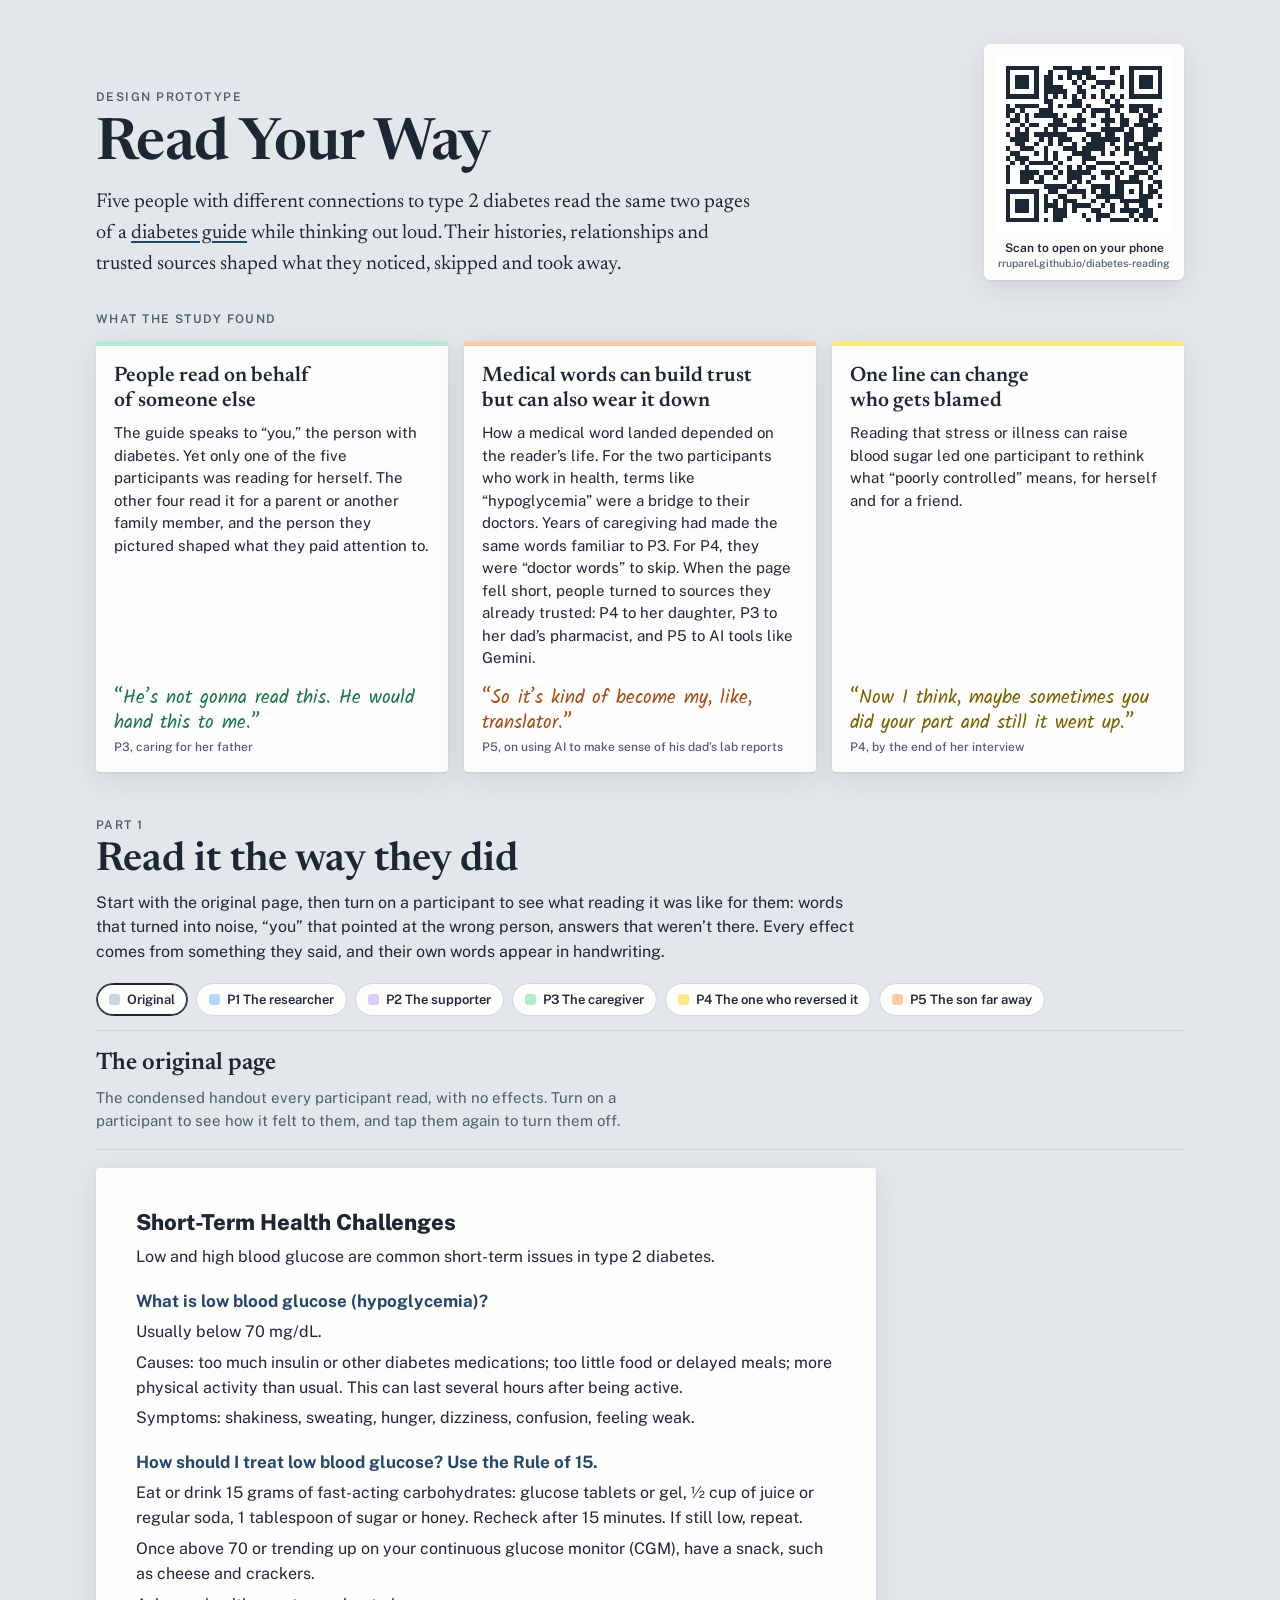
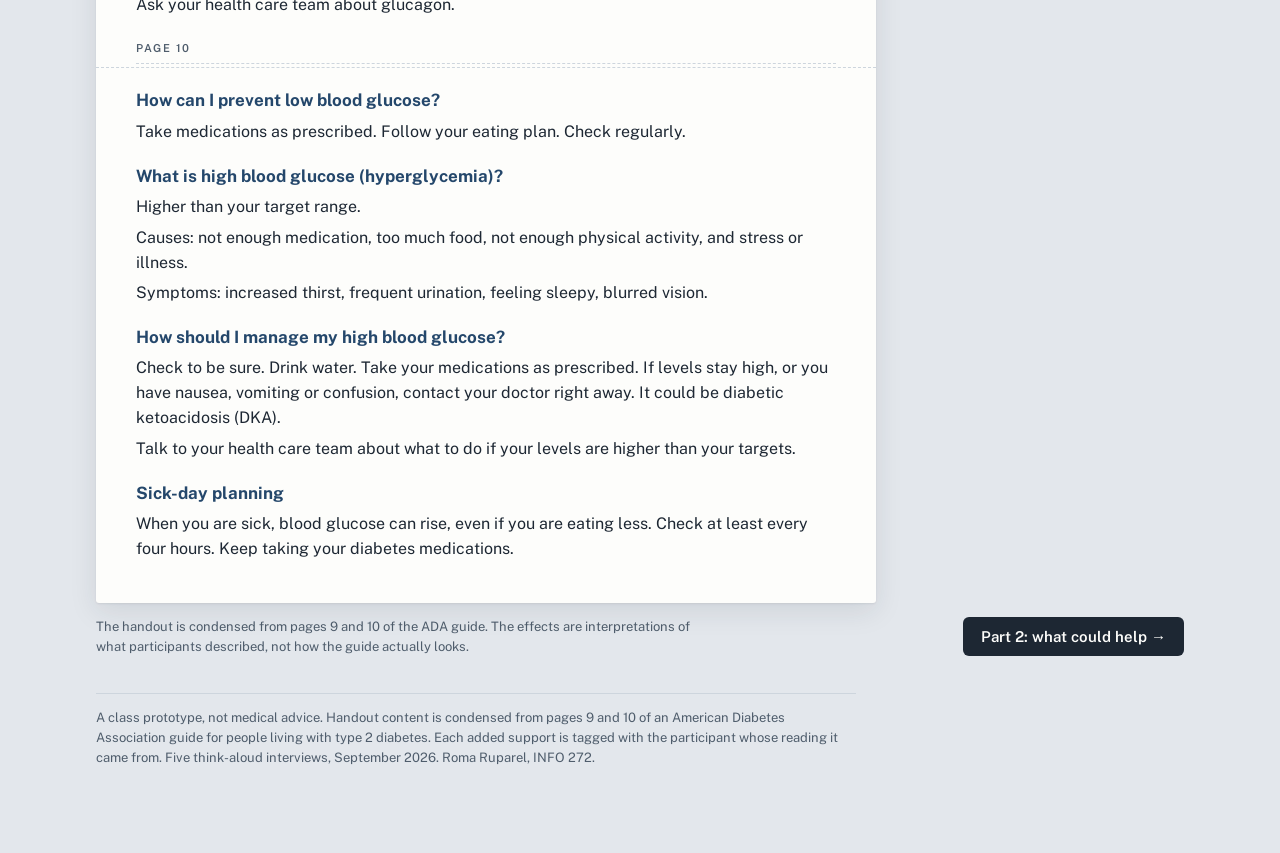
==== commit be100f16: "Name P5 as the participant who turned to AI Co-Authored-By: Claude Opus 5.5 <noreply@anthropic.com> " ====
--- a/diabetes-reading/index.html
+++ b/diabetes-reading/index.html
@@ -387,7 +387,7 @@
         </article>
         <article class="find" style="--c:var(--p5-hi);--ci:var(--p5-ink)">
           <h3>Medical words can build trust but can also wear it down</h3>
-          <p>How a medical word landed depended on the reader’s life. For the two participants who work in health, terms like “hypoglycemia” were a bridge to their doctors. Years of caregiving had made the same words familiar to P3. For P4, they were “doctor words” to skip. When the page fell short, people turned to someone they already trusted: a daughter, a pharmacist, an AI tool.</p>
+          <p>How a medical word landed depended on the reader’s life. For the two participants who work in health, terms like “hypoglycemia” were a bridge to their doctors. Years of caregiving had made the same words familiar to P3. For P4, they were “doctor words” to skip. When the page fell short, people turned to sources they already trusted: P4 to her daughter, P3 to her dad’s pharmacist, and P5 to AI tools like Gemini.</p>
           <blockquote>“So it’s kind of become my, like, translator.”<cite>P5, on using AI to make sense of his dad’s lab reports</cite></blockquote>
         </article>
         <article class="find" style="--c:var(--p4-hi);--ci:var(--p4-ink)">
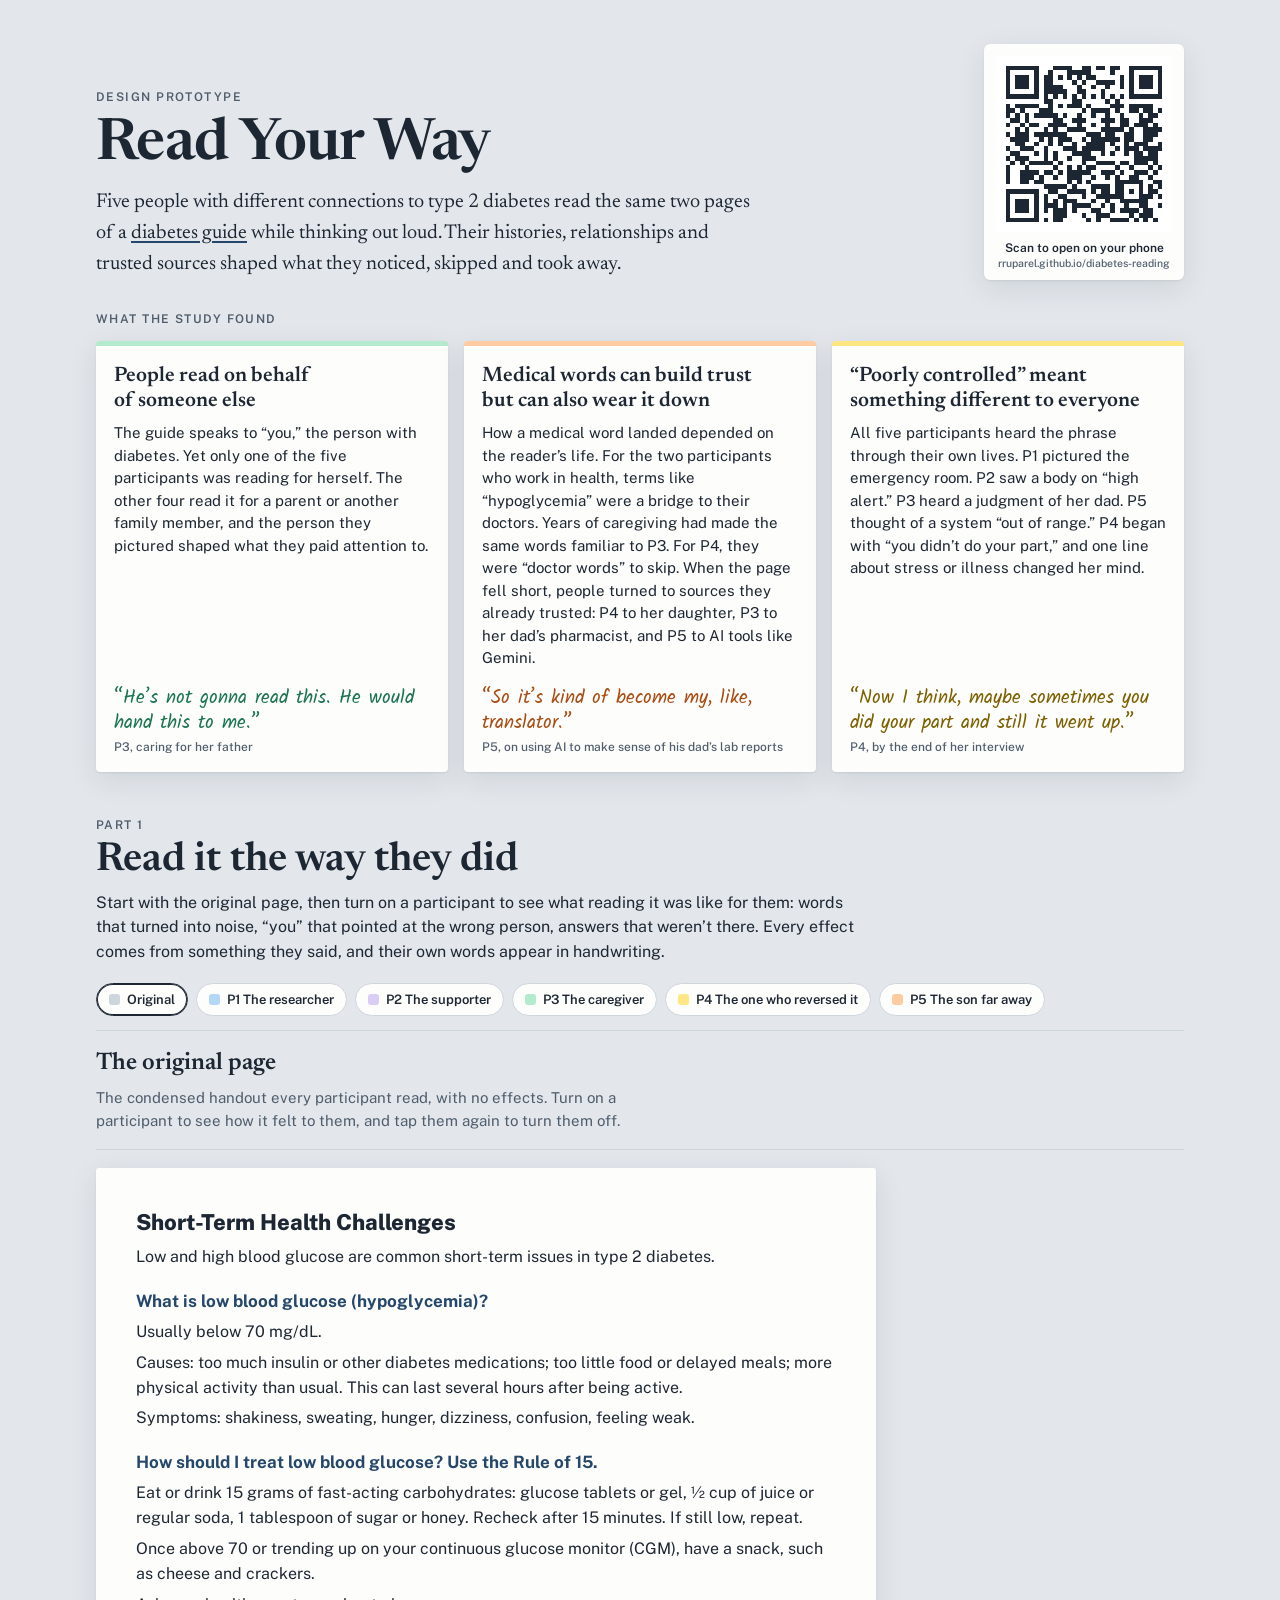
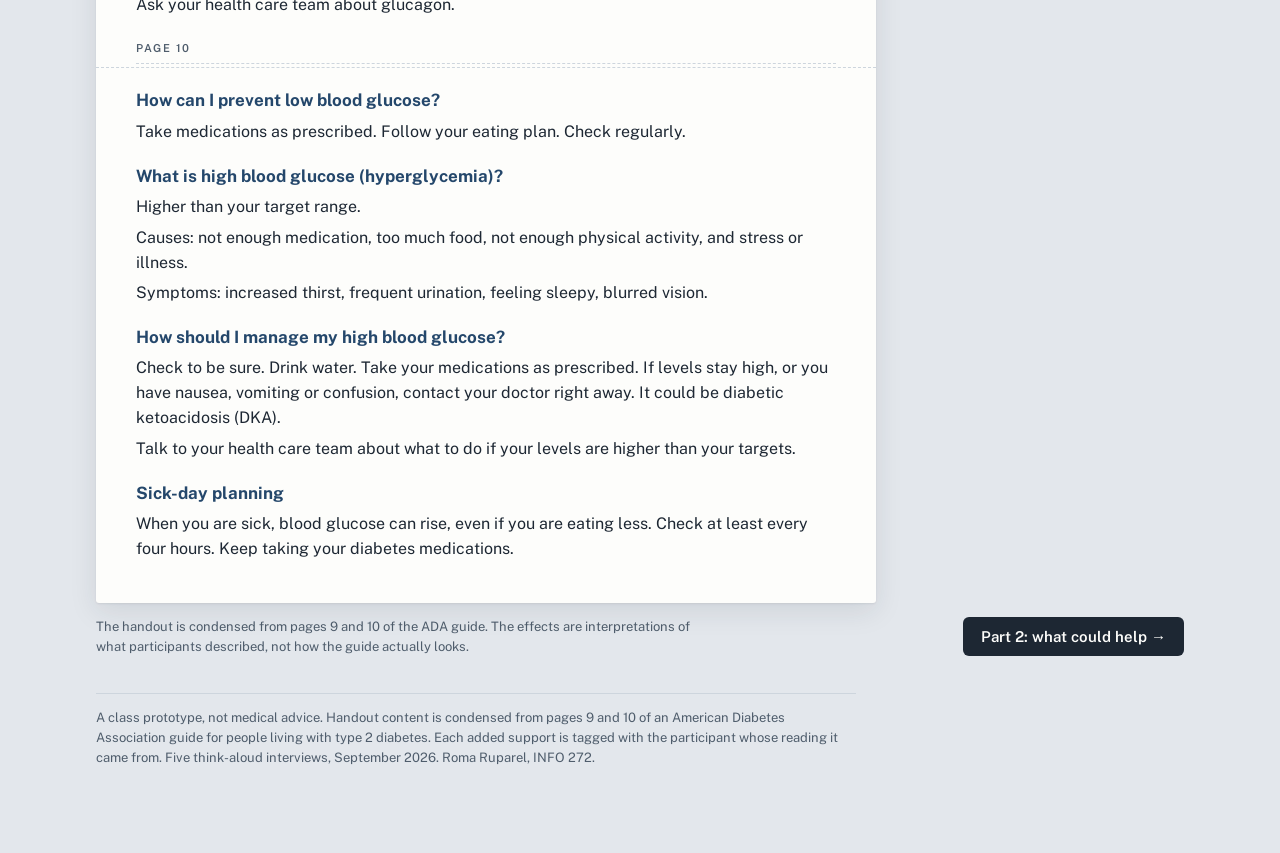
==== commit e18aa71d: "Broaden third takeaway: what 'poorly controlled' meant to each participant Co-Authored-By: Claude Op" ====
--- a/diabetes-reading/index.html
+++ b/diabetes-reading/index.html
@@ -391,8 +391,8 @@
           <blockquote>“So it’s kind of become my, like, translator.”<cite>P5, on using AI to make sense of his dad’s lab reports</cite></blockquote>
         </article>
         <article class="find" style="--c:var(--p4-hi);--ci:var(--p4-ink)">
-          <h3>One line can change who gets blamed</h3>
-          <p>Reading that stress or illness can raise blood sugar led one participant to rethink what “poorly controlled” means, for herself and for a friend.</p>
+          <h3>“Poorly controlled” meant something different to everyone</h3>
+          <p>All five participants heard the phrase through their own lives. P1 pictured the emergency room. P2 saw a body on “high alert.” P3 heard a judgment of her dad. P5 thought of a system “out of range.” P4 began with “you didn’t do your part,” and one line about stress or illness changed her mind.</p>
           <blockquote>“Now I think, maybe sometimes you did your part and still it went up.”<cite>P4, by the end of her interview</cite></blockquote>
         </article>
       </div>
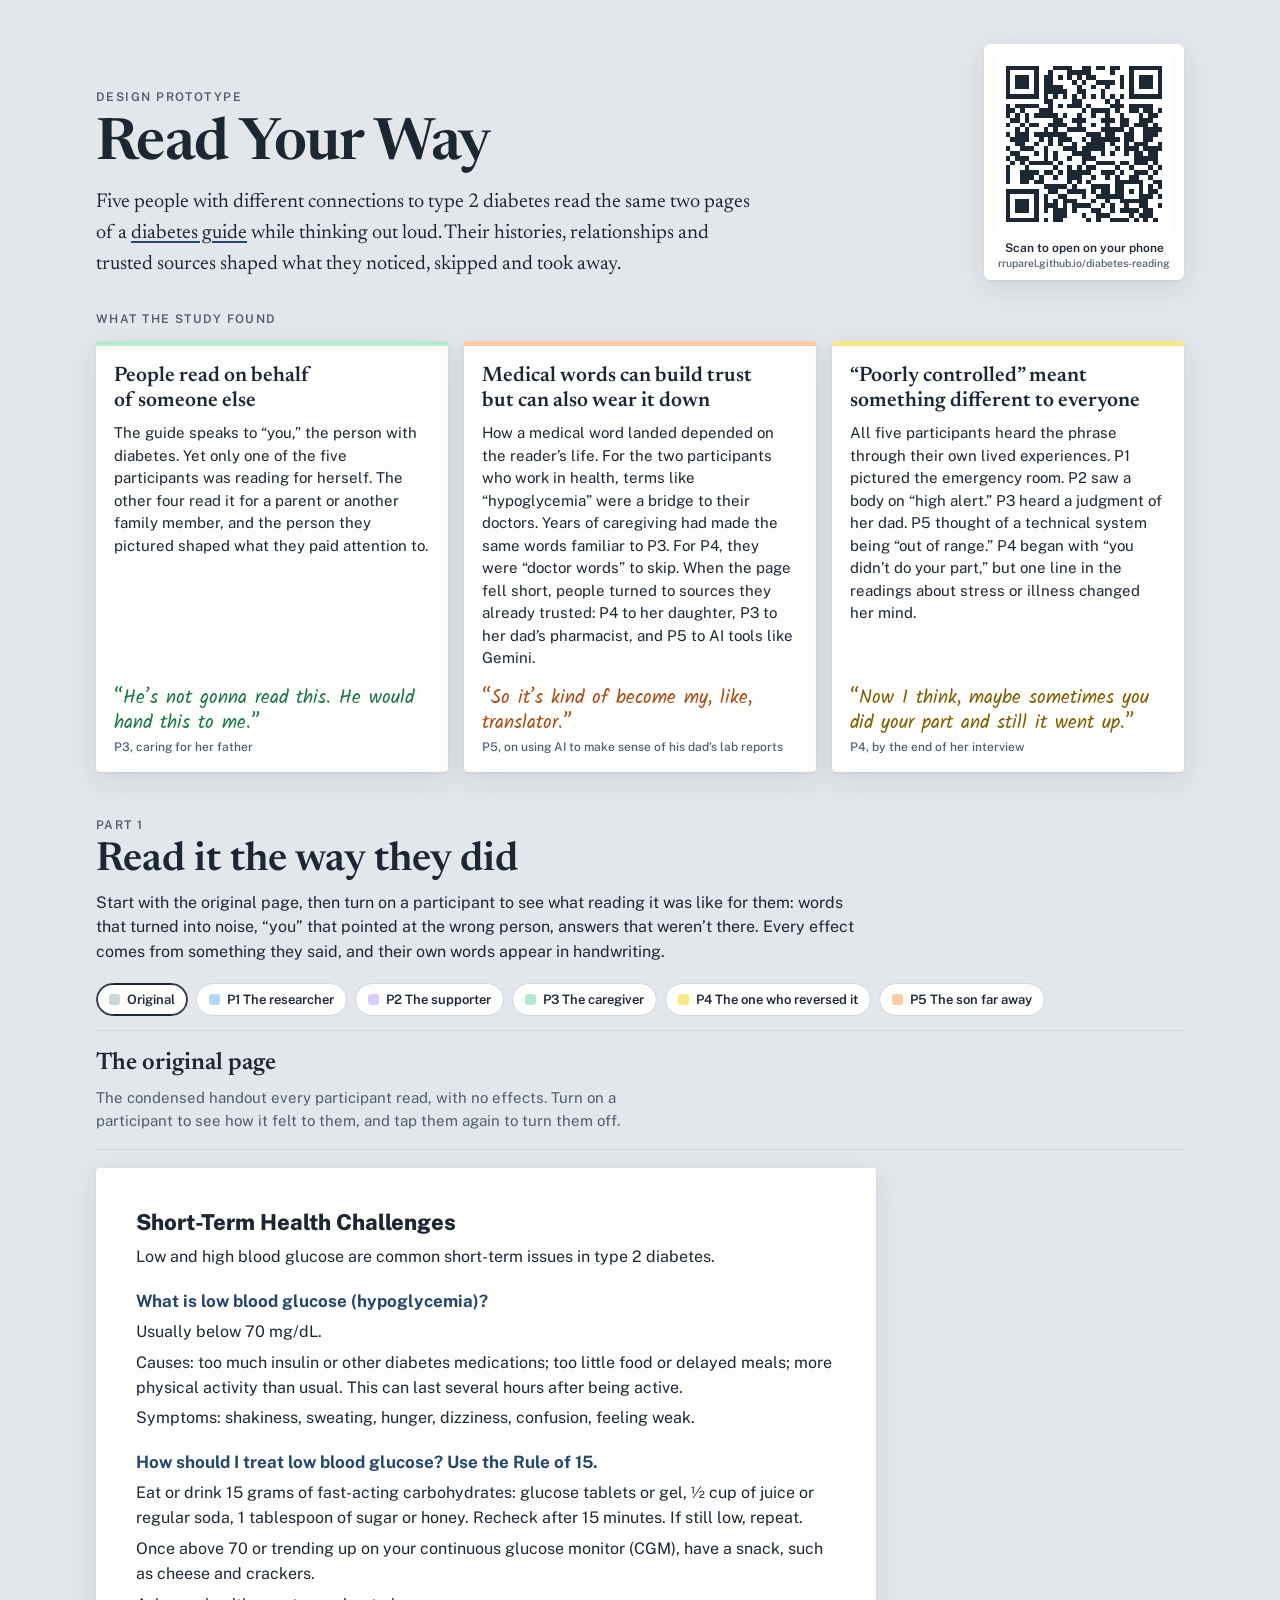
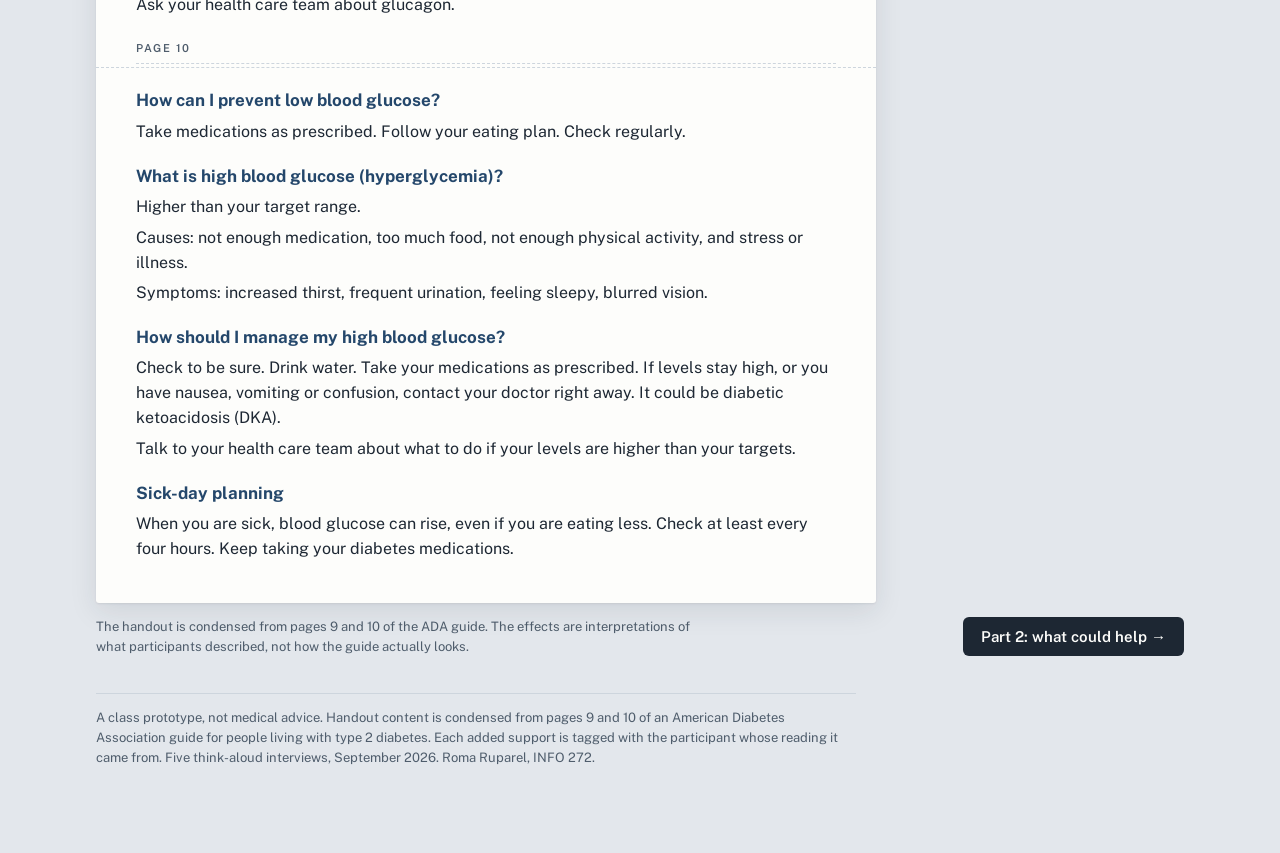
==== commit 166d0f95: "Revise third takeaway wording Co-Authored-By: Claude Opus 5.5 <noreply@anthropic.com> Claude-Session" ====
--- a/diabetes-reading/index.html
+++ b/diabetes-reading/index.html
@@ -392,7 +392,7 @@
         </article>
         <article class="find" style="--c:var(--p4-hi);--ci:var(--p4-ink)">
           <h3>“Poorly controlled” meant something different to everyone</h3>
-          <p>All five participants heard the phrase through their own lives. P1 pictured the emergency room. P2 saw a body on “high alert.” P3 heard a judgment of her dad. P5 thought of a system “out of range.” P4 began with “you didn’t do your part,” and one line about stress or illness changed her mind.</p>
+          <p>All five participants heard the phrase through their own lived experiences. P1 pictured the emergency room. P2 saw a body on “high alert.” P3 heard a judgment of her dad. P5 thought of a technical system being “out of range.” P4 began with “you didn’t do your part,” but one line in the readings about stress or illness changed her mind.</p>
           <blockquote>“Now I think, maybe sometimes you did your part and still it went up.”<cite>P4, by the end of her interview</cite></blockquote>
         </article>
       </div>
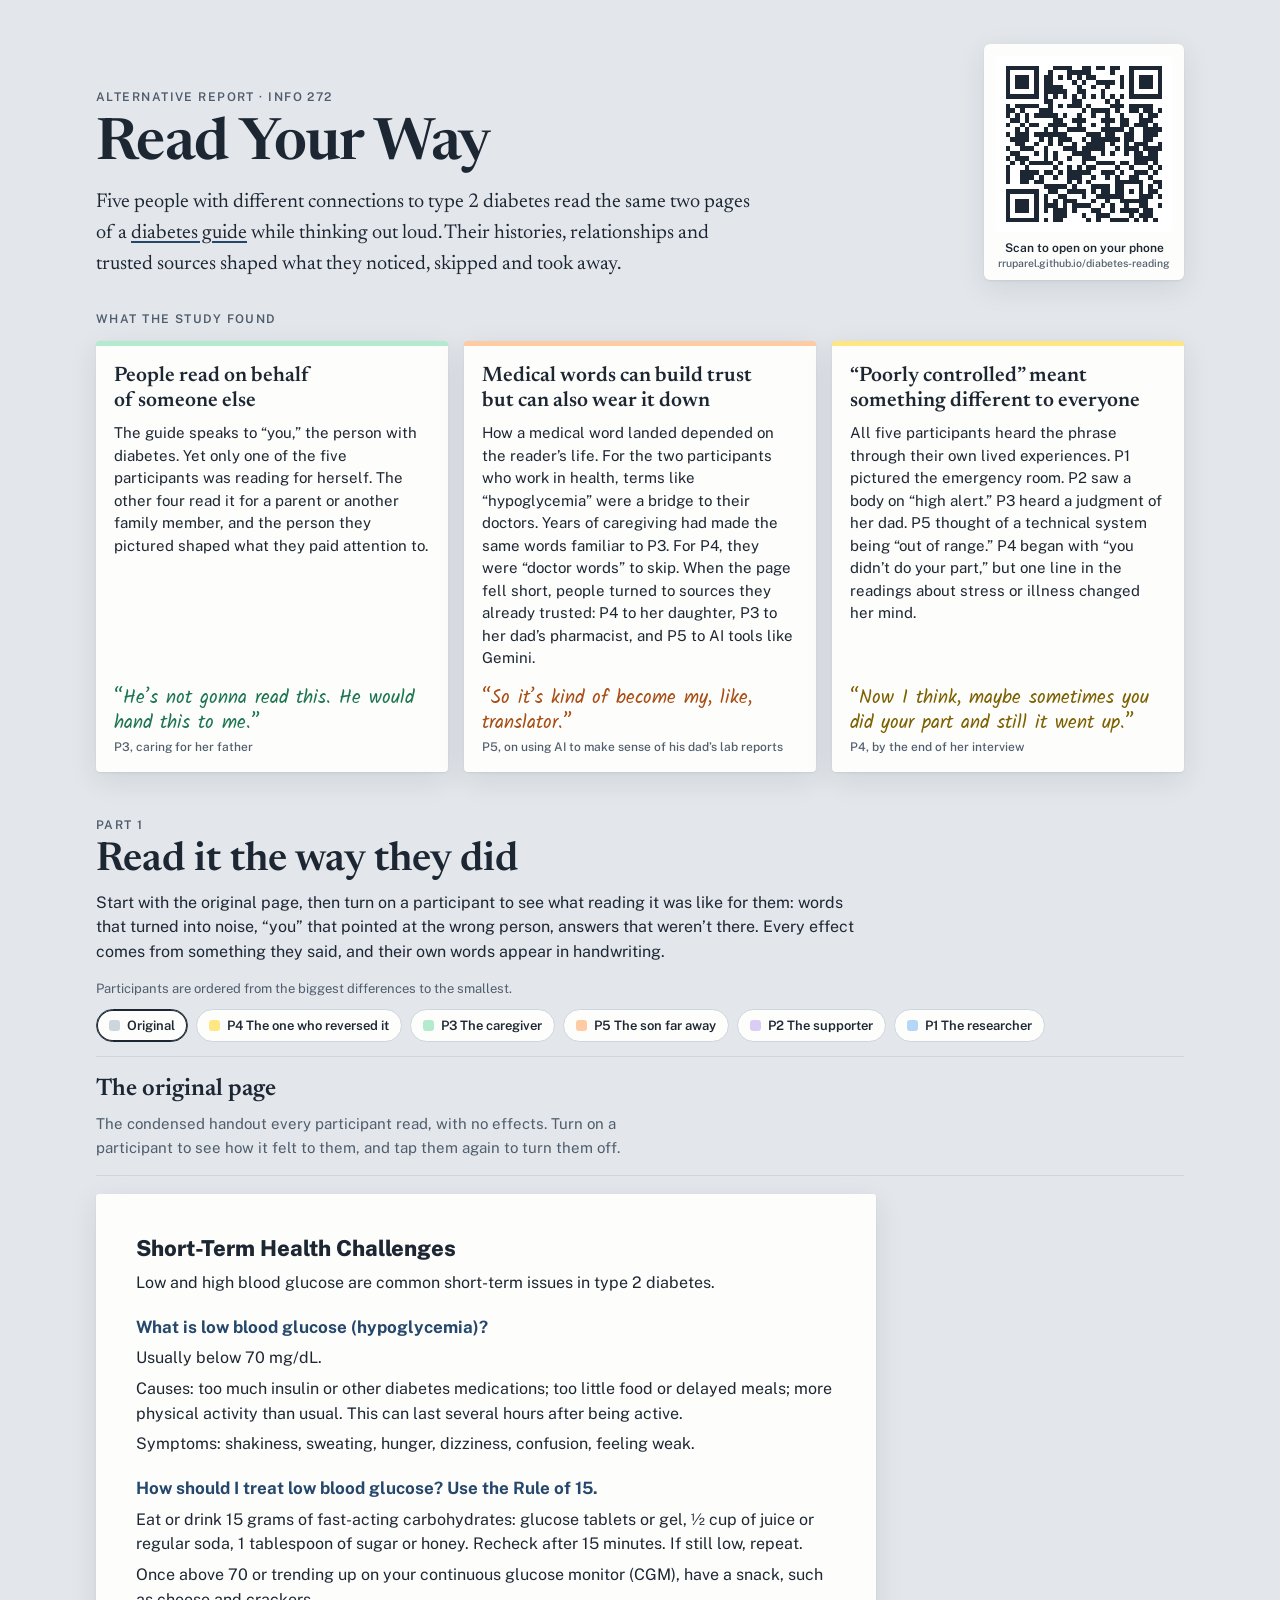
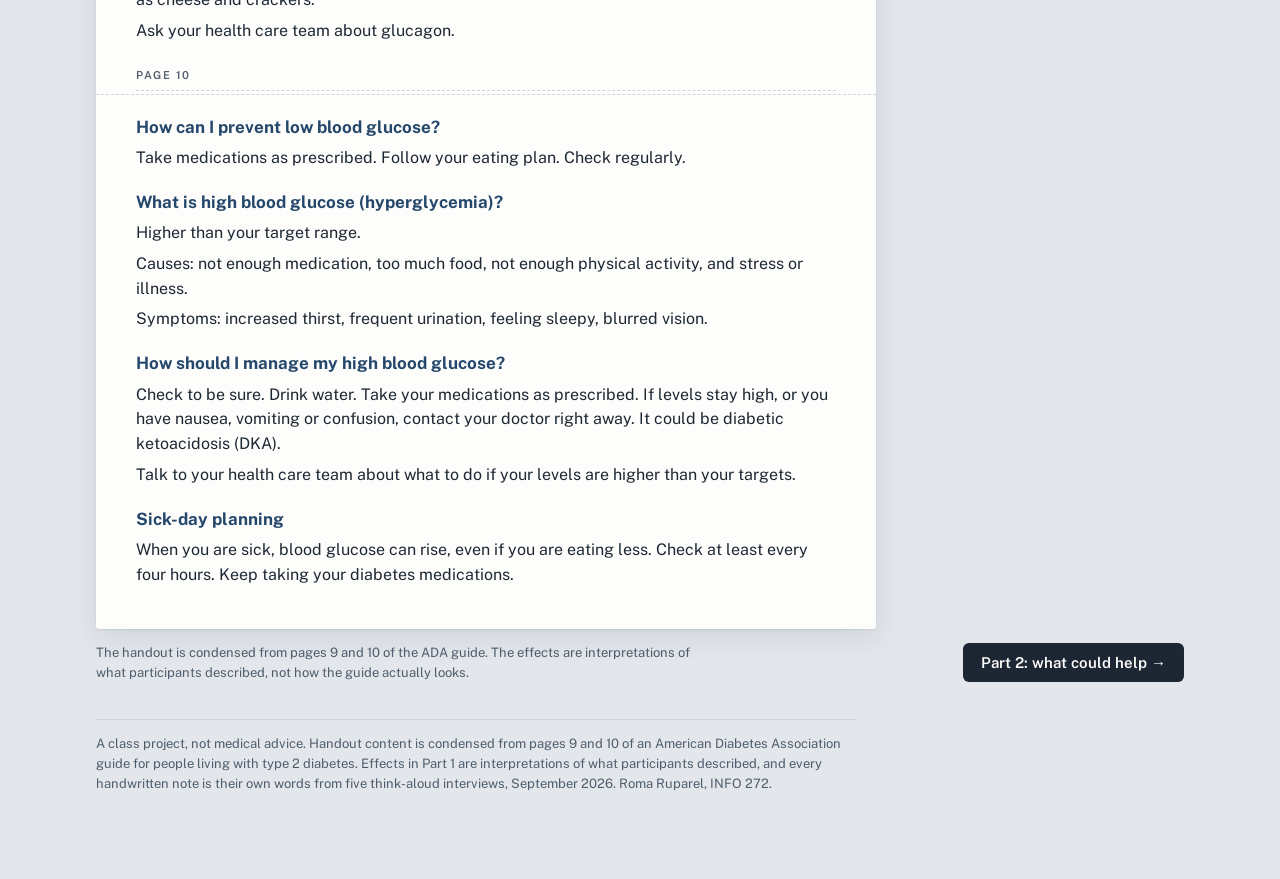
==== commit 92e0adc8: "Tighten page 1: report label, page-specific footer, impact order, takeaway links, trusted-source not" ====
--- a/diabetes-reading/index.html
+++ b/diabetes-reading/index.html
@@ -281,6 +281,21 @@
 .part-head p { margin: 0; font-size: 16px; }
 .xpick { display: flex; flex-wrap: wrap; gap: 8px; margin: 18px 0 14px; }
 .xpick .chip .dot { background: var(--rule); }
+.xhint { margin: 14px 0 -8px; font-size: 13px; color: var(--ink-soft); }
+.xshows { display: flex; flex-wrap: wrap; gap: 6px; }
+.xshows a { font-size: 13px; font-weight: 600; color: var(--ink); text-decoration: none; border: 1.5px solid var(--x-ink); border-radius: 999px; padding: 3px 10px; }
+.xshows a:hover { background: var(--x-hi); }
+.find:target { outline: 3px solid var(--ci); outline-offset: 3px; }
+.xtip { position: fixed; z-index: 60; max-width: 260px; background: var(--ink); color: var(--paper); font: 600 13px/1.35 var(--f-ui); padding: 6px 10px; border-radius: 6px; pointer-events: none; box-shadow: var(--shadow); }
+#xsheet [data-tip] { cursor: help; }
+mark.xhl { background: var(--x-hi); color: inherit; padding: 0 2px; border-radius: 2px; -webkit-box-decoration-break: clone; box-decoration-break: clone; }
+.xlegend { display: flex; flex-wrap: wrap; gap: 6px 20px; margin: -6px 0 16px; font-size: 13px; color: var(--ink); }
+.xlegend > span { display: inline-flex; align-items: center; gap: 7px; }
+.xsw { display: inline-block; width: 24px; height: 12px; border-radius: 2px; }
+.xsw-hi { background: var(--x-hi); }
+.xsw-skim { background: var(--ink); opacity: .25; }
+.xsw-fx { border-bottom: 2px dashed var(--x-ink); height: 8px; background: repeating-linear-gradient(90deg, var(--x-hi) 0 4px, transparent 4px 7px); }
+.xsw-hand { font-family: var(--f-hand); font-size: 16px; color: var(--x-ink); line-height: 1; }
 .xpick .chip[aria-pressed="true"] { border-color: var(--ink); box-shadow: inset 0 0 0 1px var(--ink); }
 .xcard { display: grid; grid-template-columns: minmax(0, 1.2fr) minmax(0, 1fr); gap: 10px 28px; padding: 14px 0 16px; border-top: 1px solid var(--rule); border-bottom: 1px solid var(--rule); margin-bottom: 18px; }
 .xcard h3 { font-family: var(--f-display); font-size: 24px; font-weight: 600; margin: 0 0 4px; }
@@ -367,7 +382,7 @@
   <header>
     <div class="intro">
       <div class="intro-text">
-      <div class="eyebrow">Design prototype</div>
+      <div class="eyebrow">Alternative report · INFO 272</div>
       <h1>Read Your Way</h1>
       <p class="lede">Five people with different connections to type 2 diabetes read the same two pages of a <a class="srcl" href="https://diabetes.org/guide-type-2-diabetes" target="_blank" rel="noopener" title="Your Rights and Care Standards: A Guide for People with Type 2 Diabetes (American Diabetes Association)">diabetes guide</a> while thinking out loud. Their histories, relationships and trusted sources shaped what they noticed, skipped and took away.</p>
       </div>
@@ -380,17 +395,17 @@
     <section class="findings" aria-labelledby="find-h">
       <h2 id="find-h" class="eyebrow">What the study found</h2>
       <div class="find-grid">
-        <article class="find" style="--c:var(--p3-hi);--ci:var(--p3-ink)">
+        <article class="find" id="t1" style="--c:var(--p3-hi);--ci:var(--p3-ink)">
           <h3>People read on behalf of someone else</h3>
           <p>The guide speaks to “you,” the person with diabetes. Yet only one of the five participants was reading for herself. The other four read it for a parent or another family member, and the person they pictured shaped what they paid attention to.</p>
           <blockquote>“He’s not gonna read this. He would hand this to me.”<cite>P3, caring for her father</cite></blockquote>
         </article>
-        <article class="find" style="--c:var(--p5-hi);--ci:var(--p5-ink)">
+        <article class="find" id="t2" style="--c:var(--p5-hi);--ci:var(--p5-ink)">
           <h3>Medical words can build trust but can also wear it down</h3>
           <p>How a medical word landed depended on the reader’s life. For the two participants who work in health, terms like “hypoglycemia” were a bridge to their doctors. Years of caregiving had made the same words familiar to P3. For P4, they were “doctor words” to skip. When the page fell short, people turned to sources they already trusted: P4 to her daughter, P3 to her dad’s pharmacist, and P5 to AI tools like Gemini.</p>
           <blockquote>“So it’s kind of become my, like, translator.”<cite>P5, on using AI to make sense of his dad’s lab reports</cite></blockquote>
         </article>
-        <article class="find" style="--c:var(--p4-hi);--ci:var(--p4-ink)">
+        <article class="find" id="t3" style="--c:var(--p4-hi);--ci:var(--p4-ink)">
           <h3>“Poorly controlled” meant something different to everyone</h3>
           <p>All five participants heard the phrase through their own lived experiences. P1 pictured the emergency room. P2 saw a body on “high alert.” P3 heard a judgment of her dad. P5 thought of a technical system being “out of range.” P4 began with “you didn’t do your part,” but one line in the readings about stress or illness changed her mind.</p>
           <blockquote>“Now I think, maybe sometimes you did your part and still it went up.”<cite>P4, by the end of her interview</cite></blockquote>
@@ -406,8 +421,15 @@
         <h2 id="exp-h">Read it the way they did</h2>
         <p>Start with the original page, then turn on a participant to see what reading it was like for them: words that turned into noise, “you” that pointed at the wrong person, answers that weren’t there. Every effect comes from something they said, and their own words appear in handwriting.</p>
       </div>
+      <p class="xhint">Participants are ordered from the biggest differences to the smallest.</p>
       <div class="xpick" id="xpick" role="group" aria-label="Choose a participant"></div>
       <div class="xcard" id="xcard" aria-live="polite"></div>
+      <div class="xlegend" id="xlegend" hidden>
+        <span><span class="xsw xsw-hi" aria-hidden="true"></span>Stood out to them</span>
+        <span><span class="xsw xsw-skim" aria-hidden="true"></span>Skimmed</span>
+        <span><span class="xsw xsw-fx" aria-hidden="true"></span>What got in the way: scrambled, blurred, missing or shifting text</span>
+        <span><span class="xsw-hand" aria-hidden="true">Aa</span>Their own words</span>
+      </div>
       <article class="xsheet" id="xsheet" aria-label="The handout, as the selected participant experienced it"></article>
       <div class="xfoot">
         <p>The handout is condensed from pages 9 and 10 of the ADA guide. The effects are interpretations of what participants described, not how the guide actually looks.</p>
@@ -415,7 +437,7 @@
       </div>
     </section>
 
-  <p class="foot">A class prototype, not medical advice. Handout content is condensed from pages 9 and 10 of an American Diabetes Association guide for people living with type 2 diabetes. Each added support is tagged with the participant whose reading it came from. Five think-aloud interviews, September 2026. Roma Ruparel, INFO 272.</p>
+  <p class="foot">A class project, not medical advice. Handout content is condensed from pages 9 and 10 of an American Diabetes Association guide for people living with type 2 diabetes. Effects in Part 1 are interpretations of what participants described, and every handwritten note is their own words from five think-aloud interviews, September 2026. Roma Ruparel, INFO 272.</p>
 </main>
 
 <script>
@@ -1037,20 +1059,21 @@
   const TOK = { glucose: 'glucose', hypo: 'hypoglycemia', hyper: 'hyperglycemia', seventy: '70', mgdl: 'mg/dL', confusion: 'confusion', juice: 'juice', soda: 'regular soda', your: 'your', you: 'you', youare: 'you are', youhave: 'you have', team: 'health care team', glucagon: 'glucagon', snack: 'cheese and crackers', stress: 'stress or illness', sleepy: 'feeling sleepy', dka: 'diabetic ketoacidosis (DKA)' };
 
   const XR = {
-    p4: { pn: 'P4', name: 'The one who reversed it', who: 'Told she was borderline eight or nine years ago; now walks ten thousand steps and her numbers are normal.', readsFor: 'Herself, and her friends in the morning walking group',
+    p4: { pn: 'P4', name: 'The one who reversed it', who: 'Told she was borderline eight or nine years ago; now walks ten thousand steps daily and her numbers are normal.', readsFor: 'Herself, and her friends in the morning walking group',
       q: 'These doctor words, I don’t understand them. And I can’t even say them. So I just go past.',
       fx: { glucose: 'scramble', hypo: 'scramble', hyper: 'scramble', glucagon: 'scramble', dka: 'scramble', mgdl: 'glyph', soda: 'mark', snack: 'mark', stress: 'mark' },
       sr: { scramble: 'a medical word P4 could not read or say', glyph: 'a unit P4 did not recognize' },
       lines: {
         intro: { n: ['Then why don’t they just say sugar? Everybody says sugar.'] },
+        h_low: { n: ['If the sentence after makes sense, then okay. If not, I put it away and ask my daughter.'] },
         l70: { n: ['Seventy what?'] },
-        causes: { s: 'hl', n: ['Yes, that is what happened to me. With the walking.', 'Oh, several hours? I didn’t know that.'] },
-        sxlow: { s: 'hl', n: ['Shaky and weak, that was me. Sweating and talking funny, that was my friend.'] },
+        causes: { hlp: ['too little food or delayed meals', 'This can last several hours after being active'], n: ['Yes, that is what happened to me. With the walking.', 'Oh, several hours? I didn’t know that.'] },
+        sxlow: { hlp: ['shakiness, sweating', 'feeling weak'], n: ['Shaky and weak, that was me. Sweating and talking funny, that was my friend.'] },
         rule: { n: ['All these years they are telling us, don’t drink soda… And now they are saying drink soda?'] },
         cgm: { n: ['We don’t eat cheese and crackers. We will eat some chevdo, or a roti with something.'] },
         prev: { s: 'skim', n: ['This is all common sense. I’m going fast here.'] },
         h_high: { n: ['Okay, this one is me. Or it was me.'] },
-        hicause: { s: 'hl', shift: true, n: ['Tension can make your sugar high? I didn’t know that.', 'I thought it was because I was eating badly. Maybe it was also the tension.'] },
+        hicause: { shift: true, n: ['Tension can make your sugar high? I didn’t know that.', 'I thought it was because I was eating badly. Maybe it was also the tension.'] },
         sxhigh: { n: ['My number was high and I felt completely fine.'] },
         manage: { s: 'tiny', n: ['This is a long paragraph. The print is very small.'] },
         sick: { n: ['When I am sick, I don’t eat anything. Only khichdi, maybe. So I would think the sugar goes down.'] },
@@ -1061,16 +1084,16 @@
       sr: { cycle: '“you,” which P3 kept translating to her dad or herself', team: 'a “health care team” that, for P3, is five different specialists' },
       lines: {
         l70: { n: ['That’s the number his sensor alarms at.'] },
-        causes: { s: 'hl', n: ['So, like, if he walks in the afternoon, it could hit later.'] },
+        causes: { hlp: ['This can last several hours after being active'], n: ['So, like, if he walks in the afternoon, it could hit later.'] },
         sxlow: { s: 'skim', n: ['I’m kind of skimming this because I’ve lived it.'] },
-        rule: { n: ['the diabetes side said juice, and then the kidney side said watch the juice.'] },
+        rule: { n: ['I remembered the pharmacist saying juice, and I gave him juice, and he came out of it.', 'the diabetes side said juice, and then the kidney side said watch the juice.'] },
         cgm: { n: ['That’s actually how we do it. I watch the arrow.'] },
         glucagon: { n: ['We do have that, actually. It’s in the kitchen drawer.'] },
         prev: { s: 'skim', n: ['this is all stuff I kind of already know. I’m skimming.'] },
-        sxhigh: { s: 'hl', n: ['How many times have I just let him nap, and it was actually his sugar?'] },
+        sxhigh: { n: ['How many times have I just let him nap, and it was actually his sugar?'] },
         manage: { n: ['Confusion is on the low list too… So if he’s confused, how do I know which one it is?'] },
         team: { n: ['assumes you have one team. And he has five people. So who do I call?'] },
-        sick: { s: 'hl', n: ['This is the part I actually care about.', 'in my head, not eating means low.'] },
+        sick: { hlp: ['blood {glucose} can rise, even if {youare} eating less'], n: ['This is the part I actually care about.', 'in my head, not eating means low.'] },
       } },
     p5: { pn: 'P5', name: 'The son far away', who: 'His dad in India has lived with diabetes for 15 to 20 years; his sister handles the appointments.', readsFor: 'His dad, mostly through photos of lab reports',
       q: 'And I’m looking at it at eleven at night, and there’s all these numbers and abbreviations, and I have no idea what I’m looking at.',
@@ -1081,7 +1104,7 @@
       lines: {
         l70: { n: ['I’m just gonna take seventy as the number.'] },
         rule: { s: 'hl', n: ['That’s basically an algorithm. That’s a loop. I can follow that.'] },
-        cgm: { s: 'hl', n: ['Could I see his numbers from here?'] },
+        cgm: { hlp: ['continuous {glucose} monitor (CGM)'], n: ['Could I see his numbers from here?'] },
         prev: { s: 'skim', n: ['Okay, this is fine. I’m skimming.'] },
         h_high: { n: ['That’s the one my dad has.'] },
         sxhigh: { n: ['When I talk to him on the phone, he sounds fine. So I have no idea.'] },
@@ -1095,7 +1118,7 @@
       lines: {
         intro: { n: ['the way most people are interacting with the disease is still to say blood sugar'] },
         h_low: { n: ['it’s a big academic word. That does translate to, like, low blood glucose.'] },
-        l70: { s: 'hl', n: ['who’s 70 really the baseline for?'] },
+        l70: { n: ['who’s 70 really the baseline for?'] },
         sxlow: { s: 'skim', n: ['what if people have other chronic conditions that elicit some of these other symptoms?'] },
         rule: { n: ['what if your truth is you know, you’re not carrying any of those things'] },
       } },
@@ -1106,19 +1129,46 @@
       sr: { flip: 'a term P1 had placed under low blood sugar instead of high' },
       lines: {
         prev: { n: ['thinking through the motivation and the willpower to change years-long, decades-long habits'] },
-        sxhigh: { s: 'hl', n: ['it kind of jogged my memory of, oh, I remember the increased [thirst]', 'the feeling sleepy and some of the side effects were new to me'] },
+        sxhigh: { hlp: ['increased thirst'], n: ['it kind of jogged my memory of, oh, I remember the increased [thirst]', 'the feeling sleepy and some of the side effects were new to me'] },
         manage: { n: ['I had flipped the diabetic ketoacidosis between low versus high… it’s actually lack of insulin, so it’s high blood sugar.'] },
         sick: { s: 'hl', n: ['this was actually new to me as well, in terms of sick day planning'] },
       } },
   };
-  const ORDER = ['p1', 'p2', 'p3', 'p4', 'p5'];
+  const ORDER = ['p4', 'p3', 'p5', 'p2', 'p1'];
+  const SHOWS = { p4: ['t2', 't3'], p3: ['t1', 't3'], p5: ['t1', 't2'], p2: ['t2', 't3'], p1: ['t2'] };
+  const TNAME = { t1: 'Reading for someone else', t2: 'Medical words and trust', t3: 'What “poorly controlled” means' };
   let cur = null, timers = [];
   const PLAIN = { pn: '', name: 'Original', fx: {}, sr: {}, lines: {} };
   const reduce = () => matchMedia('(prefers-reduced-motion: reduce)').matches;
   const xesc = s => String(s).replace(/&/g, '&amp;').replace(/</g, '&lt;').replace(/"/g, '&quot;');
   function scramble(w, seed) { const a = w.split(''); const letters = a.map((c, i) => /[a-z]/i.test(c) ? i : -1).filter(i => i > 0); let r = seed || Math.random(); for (let i = letters.length - 1; i > 0; i--) { r = (r * 9301 + 49297) % 233280 / 233280; const j = Math.floor(r * (i + 1)); const t = a[letters[i]]; a[letters[i]] = a[letters[j]]; a[letters[j]] = t; } return a.join(''); }
 
+  const TIPS = {
+    scramble: pn => `${pn} couldn’t read or say this word`,
+    glyph: pn => `A unit ${pn} didn’t recognize`,
+    fade: pn => `${pn} didn’t know this unit`,
+    blank: pn => `${pn} had no idea what this meant`,
+    gemini: pn => `${pn} would look this up with an AI tool`,
+    gloss: pn => `How ${pn} worked out the word`,
+    cycleare: pn => `${pn} kept reading “you” as her dad, or herself`,
+    cyclehave: pn => `${pn} kept reading “you” as her dad, or herself`,
+    cycleyour: pn => `${pn} kept reading “your” as his, or hers`,
+    team: pn => `For ${pn}, “health care team” meant five different specialists`,
+    pulse: pn => `${pn} stopped here`,
+    conflict: pn => `Clashed with what her dad’s kidney doctor said`,
+    mark: pn => `Stood out to ${pn}`,
+    academic: pn => `${pn} called this “a big academic word”`,
+    academicg: pn => `${pn} noted most people just say “blood sugar”`,
+    cycle70: pn => `${pn} questioned who 70 is the right number for`,
+    flip: pn => `${pn} had placed this under low blood sugar, not high`,
+  };
   function tok(key, r) {
+    const f = r.fx[key]; const html = tokInner(key, r);
+    if (!f) return html;
+    const kind = f.split(':')[0]; const t = TIPS[kind];
+    return t ? `<span class="tipw" data-tip="${xesc(t(r.pn))}">${html}</span>` : html;
+  }
+  function tokInner(key, r) {
     const word = TOK[key]; const f = r.fx[key];
     if (!f) return xesc(word);
     const [kind, arg] = f.split(':');
@@ -1164,6 +1214,14 @@
     });
     sheet.style.minHeight = (last + 30) + 'px';
   }
+  (function () {
+    const tip = document.createElement('div'); tip.className = 'xtip'; tip.setAttribute('role', 'tooltip'); tip.hidden = true; (document.querySelector('main') || document.body).appendChild(tip);
+    const show = (el, x, y) => { tip.textContent = el.dataset.tip; tip.hidden = false; const w = tip.offsetWidth, h = tip.offsetHeight; let left = Math.min(Math.max(8, x - w / 2), innerWidth - w - 8); let top = y - h - 12; if (top < 8) top = y + 18; tip.style.left = left + 'px'; tip.style.top = top + 'px'; };
+    const sheetEl = () => document.getElementById('xsheet');
+    document.addEventListener('mousemove', e => { const sh = sheetEl(); if (!sh || !sh.contains(e.target)) { tip.hidden = true; return; } const el = e.target.closest('[data-tip]'); if (!el || !sh.contains(el)) { tip.hidden = true; return; } show(el, e.clientX, e.clientY); });
+    document.addEventListener('click', e => { const sh = sheetEl(); if (!sh || !sh.contains(e.target) || !matchMedia('(hover: none)').matches) return; const el = e.target.closest('[data-tip]'); if (!el) { tip.hidden = true; return; } const r = el.getBoundingClientRect(); show(el, r.left + Math.min(r.width, 200) / 2, r.top); clearTimeout(window._tipT); window._tipT = setTimeout(() => tip.hidden = true, 2500); });
+    window.addEventListener('scroll', () => { tip.hidden = true; }, { passive: true });
+  })();
   window.addEventListener('resize', () => { clearTimeout(window._xl); window._xl = setTimeout(layoutNotes, 150); });
   if (document.fonts && document.fonts.ready) document.fonts.ready.then(layoutNotes);
   function renderX() {
@@ -1172,7 +1230,8 @@
     sec.style.setProperty('--x-hi', cur ? `var(--${cur}-hi)` : 'transparent'); sec.style.setProperty('--x-ink', cur ? `var(--${cur}-ink)` : 'var(--ink)');
     document.getElementById('xpick').innerHTML = `<button type="button" class="chip" data-x="" aria-pressed="${!cur}"><span class="dot"></span>Original</button>` + ORDER.map(k => `<button type="button" class="chip" data-x="${k}" aria-pressed="${k === cur}"><span class="dot" style="background:var(--${k}-hi)"></span>${XR[k].pn} ${xesc(XR[k].name)}</button>`).join('');
     document.querySelectorAll('#xpick [data-x]').forEach(b => b.addEventListener('click', () => { const k = b.dataset.x || null; cur = (k && k === cur) ? null : k; renderX(); }));
-    document.getElementById('xcard').innerHTML = !cur ? `<div><h3>The original page</h3><p>The condensed handout every participant read, with no effects. Turn on a participant to see how it felt to them, and tap them again to turn them off.</p></div><div></div>` : `<div><h3>Reading as ${r.pn} · ${xesc(r.name)}</h3><p>${xesc(r.who)}</p><p class="lbl">Reading for</p><p class="val">${xesc(r.readsFor)}</p></div><div><p class="hand">“${xesc(r.q)}”</p></div>`;
+    document.getElementById('xcard').innerHTML = !cur ? `<div><h3>The original page</h3><p>The condensed handout every participant read, with no effects. Turn on a participant to see how it felt to them, and tap them again to turn them off.</p></div><div></div>` : `<div><h3>Reading as ${r.pn} · ${xesc(r.name)}</h3><p>${xesc(r.who)}</p><p class="lbl">Reading for</p><p class="val">${xesc(r.readsFor)}</p><p class="lbl">Connects to</p><p class="val xshows">${SHOWS[cur].map(t => `<a href="#${t}">${TNAME[t]}</a>`).join('')}</p></div><div><p class="hand">“${xesc(r.q)}”</p></div>`;
+    document.getElementById('xlegend').hidden = !cur;
     let html = '';
     if (r.photo) html += `<p class="photocap">Reading from a distance, in pieces and after the fact. <span>“So everything I know is kind of after the fact.”</span></p>`;
     XP.forEach(ln => {
@@ -1180,14 +1239,16 @@
       let cls = 'xln ' + (ln.k || 'p');
       if (r.out9 && ln.p === 9 && ln.k !== 'h1') cls += ' out';
       if (conf.s) cls += ' ' + conf.s;
-      const text = ln.t.replace(/\{(\w+)\}/g, (_, k) => tok(k, r));
-      html += `<div class="${cls}"><span class="t">${text}</span></div>`;
+      let raw = ln.t; (conf.hlp || []).forEach(ph => { raw = raw.replace(ph, '\u0001' + ph + '\u0002'); });
+      const lineTip = { skim: `${r.pn} skimmed this`, tiny: `The print felt very small to ${r.pn}`, glaze: `${r.pn}’s eyes glazed over on paragraphs`, hl: `Stood out to ${r.pn}` }[conf.s] || ((r.out9 && ln.p === 9 && ln.k !== 'h1') ? `${r.pn} only reviewed page 10` : '');
+      const text = raw.replace(/\{(\w+)\}/g, (_, k) => tok(k, r)).replace(/\u0001/g, `<mark class="xhl" data-tip="Stood out to ${r.pn}">`).replace(/\u0002/g, '</mark>');
+      html += `<div class="${cls}"${lineTip ? ` data-tip="${xesc(lineTip)}"` : ''}><span class="t">${text}</span></div>`;
       let note = '';
       if (r.out9 && ln.id === 'h1') note = '<span class="lab">P1 reviewed page 10 only</span>';
       if (conf.n && !(r.out9 && ln.p === 9)) note = conf.n.map(q => `<p class="q">${xesc(q)}</p>`).join('');
       html += `<div class="xnote">${note}</div>`;
       if (conf.shift) html += `<div class="xshift" role="note"><span class="lab">What this line changed for P4</span><div class="xs-row"><div><span class="lab">Before reading</span><p class="q">So to me, poorly controlled means, you didn’t do your part.</p></div><div><span class="lab">After this line</span><p class="q">Now I think, maybe sometimes you did your part and still it went up.</p></div></div></div>`;
-      if (r.gapAfter === ln.id) html += `<div class="kgap"><b>Kidneys</b> · not on these two pages</div><div class="xnote"><p class="q">there’s nothing about kidneys on these two pages. Like, at all. Which, for my dad, that’s the main thing.</p></div>`;
+      if (r.gapAfter === ln.id) html += `<div class="kgap" data-tip="What ${r.pn} needed most wasn’t on these pages"><b>Kidneys</b> · not on these two pages</div><div class="xnote"><p class="q">there’s nothing about kidneys on these two pages. Like, at all. Which, for my dad, that’s the main thing.</p></div>`;
     });
     const sheet = document.getElementById('xsheet');
     sheet.className = 'xsheet' + (r.photo ? ' photo' + (reduce() ? '' : ' dim') : '');
